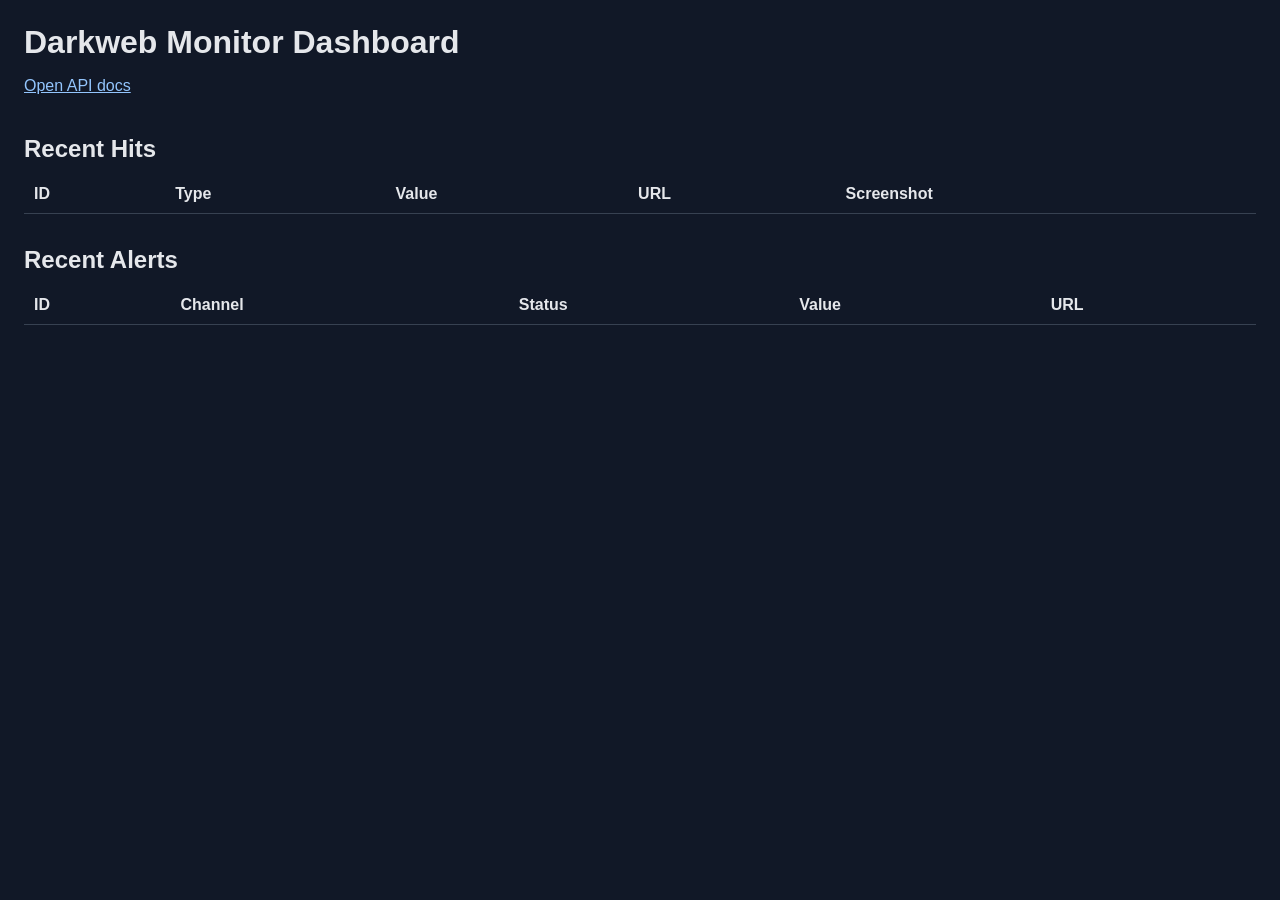
==== ui/index.html @ e5ae93f2 "initial commit" ====
<!doctype html>
<html lang="ko">
<head>
  <meta charset="utf-8" />
  <meta name="viewport" content="width=device-width, initial-scale=1" />
  <title>Darkweb Monitor</title>
  <style>
    body { font-family: Arial, sans-serif; margin: 24px; background: #111827; color: #e5e7eb; }
    h1, h2 { margin: 0 0 12px; }
    .grid { display: grid; grid-template-columns: repeat(5, 1fr); gap: 12px; margin-bottom: 24px; }
    .card { background: #1f2937; border-radius: 12px; padding: 16px; }
    table { width: 100%; border-collapse: collapse; margin-top: 8px; }
    th, td { text-align: left; padding: 10px; border-bottom: 1px solid #374151; vertical-align: top; }
    code { color: #93c5fd; }
    a { color: #93c5fd; }
    .section { margin-bottom: 32px; }
  </style>
</head>
<body>
  <h1>Darkweb Monitor Dashboard</h1>
  <p><a href="/docs">Open API docs</a></p>

  <div class="grid" id="summary"></div>

  <div class="section">
    <h2>Recent Hits</h2>
    <table id="hits"><thead><tr><th>ID</th><th>Type</th><th>Value</th><th>URL</th><th>Screenshot</th></tr></thead><tbody></tbody></table>
  </div>

  <div class="section">
    <h2>Recent Alerts</h2>
    <table id="alerts"><thead><tr><th>ID</th><th>Channel</th><th>Status</th><th>Value</th><th>URL</th></tr></thead><tbody></tbody></table>
  </div>

  <script>
    async function loadJson(url) {
      const res = await fetch(url);
      return await res.json();
    }

    function renderSummary(data) {
      const target = document.getElementById('summary');
      target.innerHTML = '';
      for (const [key, value] of Object.entries(data)) {
        const div = document.createElement('div');
        div.className = 'card';
        div.innerHTML = `<strong>${key}</strong><div style="font-size:28px;margin-top:8px;">${value}</div>`;
        target.appendChild(div);
      }
    }

    function renderTable(id, rows, columns) {
      const tbody = document.querySelector(`#${id} tbody`);
      tbody.innerHTML = '';
      for (const row of rows) {
        const tr = document.createElement('tr');
        tr.innerHTML = columns.map(fn => `<td>${fn(row)}</td>`).join('');
        tbody.appendChild(tr);
      }
    }

    async function refresh() {
      const summary = await loadJson('/api/summary');
      const hits = await loadJson('/api/hits/recent?limit=20');
      const alerts = await loadJson('/api/alerts/recent?limit=20');
      renderSummary(summary);
      renderTable('hits', hits, [
        row => row.id,
        row => row.watch_type,
        row => row.matched_value,
        row => `<a href="${row.url}" target="_blank">${row.url}</a>`,
        row => row.screenshot_path ? `<a href="/${row.screenshot_path.replace(/^\/+/, '')}" target="_blank">open</a>` : ''
      ]);
      renderTable('alerts', alerts, [
        row => row.id,
        row => row.channel,
        row => row.status,
        row => row.matched_value,
        row => `<a href="${row.url}" target="_blank">${row.url}</a>`
      ]);
    }

    refresh();
    setInterval(refresh, 10000);
  </script>
</body>
</html>
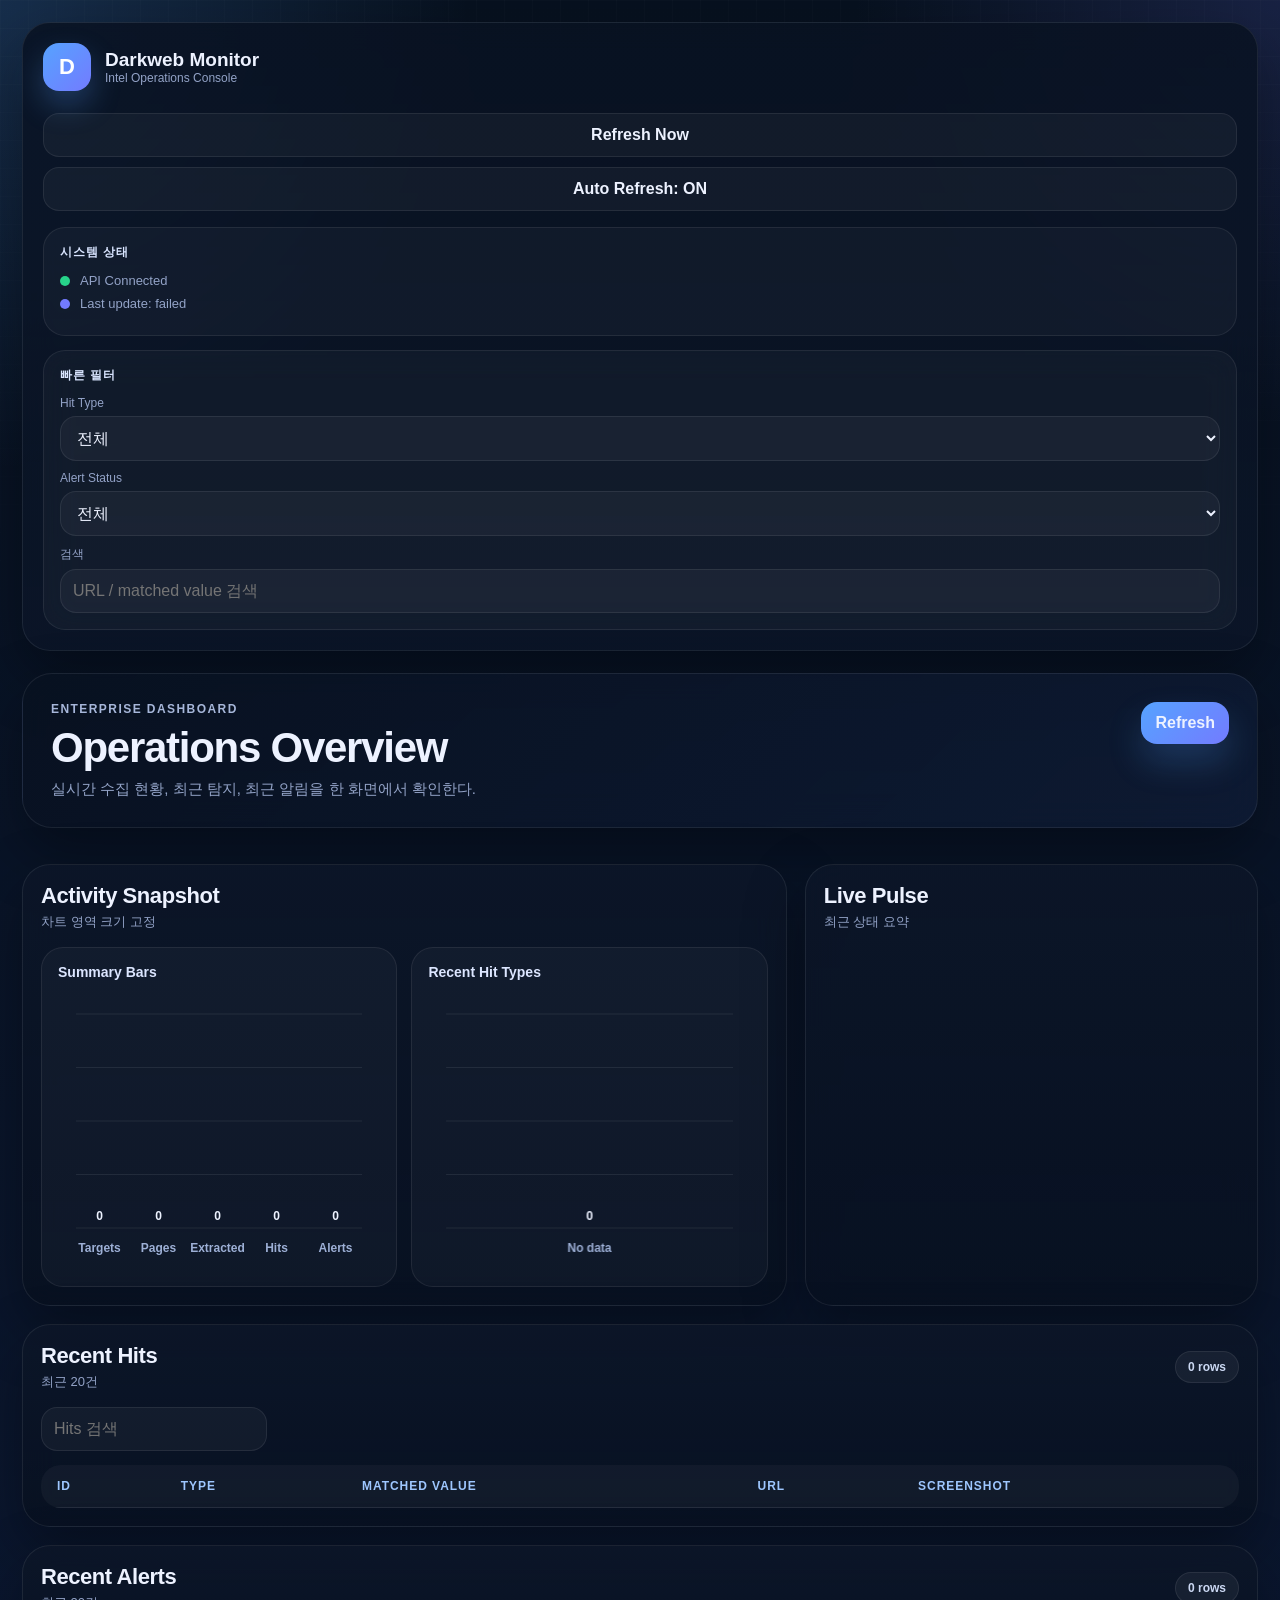
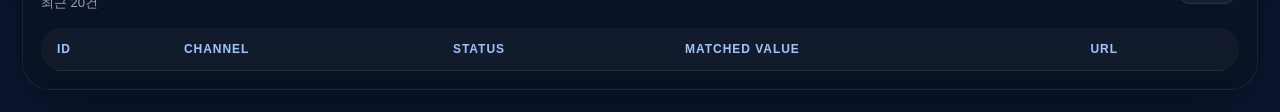
==== commit 6e7e050a: "Update index.html" ====
--- a/ui/index.html
+++ b/ui/index.html
@@ -2,86 +2,597 @@
 <html lang="ko">
 <head>
   <meta charset="utf-8" />
-  <meta name="viewport" content="width=device-width, initial-scale=1" />
+  <meta name="viewport" content="width=device-width,initial-scale=1" />
   <title>Darkweb Monitor</title>
   <style>
-    body { font-family: Arial, sans-serif; margin: 24px; background: #111827; color: #e5e7eb; }
-    h1, h2 { margin: 0 0 12px; }
-    .grid { display: grid; grid-template-columns: repeat(5, 1fr); gap: 12px; margin-bottom: 24px; }
-    .card { background: #1f2937; border-radius: 12px; padding: 16px; }
-    table { width: 100%; border-collapse: collapse; margin-top: 8px; }
-    th, td { text-align: left; padding: 10px; border-bottom: 1px solid #374151; vertical-align: top; }
-    code { color: #93c5fd; }
-    a { color: #93c5fd; }
-    .section { margin-bottom: 32px; }
+    :root{
+      --bg:#07111f; --bg2:#0b1730; --line:rgba(255,255,255,.08); --line2:rgba(255,255,255,.12);
+      --text:#edf2ff; --muted:#93a3c7; --blue:#56a3ff; --indigo:#737bff; --green:#27d38a; --red:#ff6d7a; --amber:#ffbe5c;
+      --shadow:0 24px 60px rgba(0,0,0,.34);
+    }
+    *{box-sizing:border-box}
+    html,body{
+      margin:0;padding:0;min-height:100vh;color:var(--text);
+      font-family:Inter,Pretendard,-apple-system,BlinkMacSystemFont,"Segoe UI",Arial,sans-serif;
+      background:
+        radial-gradient(circle at top left, rgba(86,163,255,.20), transparent 22%),
+        radial-gradient(circle at top right, rgba(115,123,255,.16), transparent 20%),
+        linear-gradient(180deg,var(--bg),var(--bg2));
+    }
+    .bg-grid{position:fixed;inset:0;pointer-events:none;background-image:linear-gradient(rgba(255,255,255,.022) 1px, transparent 1px),linear-gradient(90deg, rgba(255,255,255,.022) 1px, transparent 1px);background-size:28px 28px;mask-image:linear-gradient(180deg, rgba(0,0,0,.65), transparent 95%)}
+    .shell{position:relative;max-width:1680px;margin:0 auto;padding:22px;display:grid;grid-template-columns:280px 1fr;gap:22px}
+    .sidebar,.hero,.panel,.metric,.filter-card{backdrop-filter:blur(16px);-webkit-backdrop-filter:blur(16px)}
+    .sidebar{position:sticky;top:22px;align-self:start;padding:20px;border-radius:28px;border:1px solid var(--line);background:linear-gradient(180deg, rgba(9,18,34,.88), rgba(12,22,40,.74));box-shadow:var(--shadow)}
+    .brand{display:flex;gap:14px;align-items:center;margin-bottom:22px}
+    .brand-mark{width:48px;height:48px;border-radius:16px;display:grid;place-items:center;background:linear-gradient(135deg,var(--blue),var(--indigo));color:white;font-weight:900;font-size:22px;box-shadow:0 14px 30px rgba(86,163,255,.28)}
+    .brand-title{font-size:19px;font-weight:900}.brand-sub{font-size:12px;color:var(--muted)}
+    .nav{display:grid;gap:10px;margin-bottom:16px}
+    .nav-btn,.btn,.control{border:1px solid var(--line);background:rgba(255,255,255,.04);color:var(--text);border-radius:16px;font:inherit}
+    .nav-btn,.btn{padding:12px 14px;font-weight:800;cursor:pointer}
+    .nav-btn:hover,.btn:hover{background:rgba(255,255,255,.08)}
+    .btn.primary{border:none;background:linear-gradient(135deg,var(--blue),var(--indigo));box-shadow:0 18px 34px rgba(86,163,255,.22)}
+    .status-card,.filter-card{margin-top:14px;padding:16px;border-radius:22px;border:1px solid var(--line);background:rgba(255,255,255,.03)}
+    .card-title{font-size:12px;text-transform:uppercase;letter-spacing:.08em;color:#d9e5ff;font-weight:900;margin-bottom:12px}
+    .status-row{display:flex;align-items:center;gap:10px;color:var(--muted);font-size:13px;margin:8px 0}
+    .dot{width:10px;height:10px;border-radius:999px}.dot.ok{background:var(--green)}.dot.purple{background:var(--indigo)}
+    .field-label{display:block;font-size:12px;color:var(--muted);margin:10px 0 6px}
+    .control{width:100%;padding:12px 12px;outline:none}.control:focus{border-color:rgba(86,163,255,.45);box-shadow:0 0 0 4px rgba(86,163,255,.12)}
+    .main{display:grid;gap:18px}
+    .hero{display:flex;justify-content:space-between;align-items:flex-start;gap:18px;padding:28px;border-radius:30px;border:1px solid var(--line);background:linear-gradient(135deg, rgba(8,17,32,.88), rgba(15,28,54,.76));box-shadow:var(--shadow)}
+    .eyebrow{font-size:12px;letter-spacing:.12em;text-transform:uppercase;color:#a7b7da;font-weight:900;margin-bottom:10px}
+    .hero h1{margin:0;font-size:42px;line-height:1.04;letter-spacing:-.03em}.hero p{margin:10px 0 0;color:var(--muted);font-size:15px}
+    .actions{display:flex;gap:10px;flex-wrap:wrap}
+    .metrics{display:grid;grid-template-columns:repeat(5,1fr);gap:16px}
+    .metric{position:relative;overflow:hidden;padding:18px;border-radius:24px;border:1px solid var(--line);background:linear-gradient(180deg, rgba(19,32,57,.88), rgba(10,18,34,.78));box-shadow:var(--shadow)}
+    .metric::after{content:"";position:absolute;inset:0;background:linear-gradient(135deg, rgba(255,255,255,.08), transparent 40%);pointer-events:none}
+    .metric-label{font-size:12px;text-transform:uppercase;letter-spacing:.1em;color:#a3b1d2;font-weight:900}
+    .metric-value{margin-top:12px;font-size:48px;font-weight:900;line-height:1;letter-spacing:-.04em}
+    .metric-foot{margin-top:8px;font-size:13px;color:var(--muted)}
+    .content-grid{display:grid;grid-template-columns:1.35fr .8fr;gap:18px}
+    .panel{padding:18px;border-radius:28px;border:1px solid var(--line);background:linear-gradient(180deg, rgba(12,22,40,.86), rgba(8,16,31,.80));box-shadow:var(--shadow)}
+    .panel-head{display:flex;justify-content:space-between;align-items:center;gap:10px;margin-bottom:16px}
+    .panel-title{font-size:22px;font-weight:900;letter-spacing:-.02em}.panel-sub{font-size:13px;color:var(--muted);margin-top:4px}
+    .charts{display:grid;grid-template-columns:1fr 1fr;gap:14px}
+    .chart-card{border:1px solid var(--line);background:rgba(255,255,255,.03);border-radius:22px;padding:16px}
+    .chart-title{font-size:14px;font-weight:800;margin-bottom:10px;color:#dce6ff}
+    .chart-box{height:280px; max-height:280px; min-height:280px; position:relative; overflow:hidden}
+    canvas{display:block; width:100% !important; height:280px !important; max-height:280px !important}
+    .pulse-list{display:grid;gap:12px}
+    .pulse{border:1px solid var(--line);background:rgba(255,255,255,.035);border-radius:18px;padding:14px}
+    .pulse-kicker{font-size:11px;text-transform:uppercase;letter-spacing:.08em;color:#a7b7da;font-weight:900}
+    .pulse-value{font-size:24px;font-weight:900;margin:8px 0 6px}.pulse-desc{font-size:13px;color:var(--muted)}
+    .toolbar{display:flex;justify-content:space-between;align-items:center;gap:10px;flex-wrap:wrap;margin-bottom:14px}
+    .toolbar .control{width:auto;min-width:160px}
+    .pill{display:inline-flex;align-items:center;gap:8px;padding:8px 12px;border-radius:999px;background:rgba(255,255,255,.05);border:1px solid var(--line);color:#cbd8f3;font-size:12px;font-weight:800}
+    .table-wrap{overflow:auto;border-radius:20px}
+    table{width:100%;border-collapse:collapse;min-width:980px}
+    thead th{text-align:left;padding:14px 16px;font-size:12px;font-weight:900;text-transform:uppercase;letter-spacing:.08em;color:#9ec7ff;background:rgba(255,255,255,.035);border-bottom:1px solid var(--line2)}
+    tbody td{padding:15px 16px;border-bottom:1px solid rgba(255,255,255,.06);vertical-align:top;color:#eaf1ff;font-size:14px;word-break:break-word}
+    tbody tr:hover{background:rgba(255,255,255,.03)}
+    .badge{display:inline-flex;align-items:center;gap:6px;padding:7px 11px;border-radius:999px;font-size:12px;font-weight:900;border:1px solid transparent}
+    .badge.type{background:rgba(39,211,138,.14);color:#8ef0c1;border-color:rgba(39,211,138,.28)}
+    .badge.ok{background:rgba(39,211,138,.14);color:#8ef0c1;border-color:rgba(39,211,138,.28)}
+    .badge.fail{background:rgba(255,109,122,.14);color:#ffb0b8;border-color:rgba(255,109,122,.28)}
+    .badge.other{background:rgba(255,190,92,.14);color:#ffd595;border-color:rgba(255,190,92,.28)}
+    .link{color:#9ec7ff;text-decoration:none}.link:hover{text-decoration:underline}.muted{color:var(--muted)}
+    .hidden{display:none!important}
+    .empty{padding:34px;text-align:center;color:var(--muted);font-size:14px;border:1px dashed var(--line2);border-radius:18px;background:rgba(255,255,255,.025);margin-top:12px}
+    @media (max-width:1320px){.shell{grid-template-columns:1fr}.sidebar{position:relative;top:0}}
+    @media (max-width:1100px){.metrics{grid-template-columns:repeat(2,1fr)}.content-grid,.charts{grid-template-columns:1fr}}
+    @media (max-width:700px){.hero{padding:22px;flex-direction:column}.hero h1{font-size:32px}.metrics{grid-template-columns:1fr}.toolbar .control{width:100%}}
   </style>
 </head>
 <body>
-  <h1>Darkweb Monitor Dashboard</h1>
-  <p><a href="/docs">Open API docs</a></p>
-
-  <div class="grid" id="summary"></div>
-
-  <div class="section">
-    <h2>Recent Hits</h2>
-    <table id="hits"><thead><tr><th>ID</th><th>Type</th><th>Value</th><th>URL</th><th>Screenshot</th></tr></thead><tbody></tbody></table>
+  <div class="bg-grid"></div>
+  <div class="shell">
+    <aside class="sidebar">
+      <div class="brand">
+        <div class="brand-mark">D</div>
+        <div>
+          <div class="brand-title">Darkweb Monitor</div>
+          <div class="brand-sub">Intel Operations Console</div>
+        </div>
+      </div>
+
+      <div class="nav">
+        <button class="nav-btn" id="refreshBtn">Refresh Now</button>
+        <button class="nav-btn" id="autoBtn">Auto Refresh: ON</button>
+      </div>
+
+      <div class="status-card">
+        <div class="card-title">시스템 상태</div>
+        <div class="status-row"><span class="dot ok"></span><span>API Connected</span></div>
+        <div class="status-row"><span class="dot purple"></span><span id="updatedAt">Last update: -</span></div>
+      </div>
+
+      <div class="filter-card">
+        <div class="card-title">빠른 필터</div>
+        <label class="field-label" for="hitTypeFilter">Hit Type</label>
+        <select id="hitTypeFilter" class="control"><option value="">전체</option></select>
+
+        <label class="field-label" for="alertStatusFilter">Alert Status</label>
+        <select id="alertStatusFilter" class="control"><option value="">전체</option></select>
+
+        <label class="field-label" for="searchBox">검색</label>
+        <input id="searchBox" class="control" type="text" placeholder="URL / matched value 검색" />
+      </div>
+    </aside>
+
+    <main class="main">
+      <section class="hero">
+        <div>
+          <div class="eyebrow">Enterprise Dashboard</div>
+          <h1>Operations Overview</h1>
+          <p>실시간 수집 현황, 최근 탐지, 최근 알림을 한 화면에서 확인한다.</p>
+        </div>
+        <div class="actions">
+          <button class="btn primary" id="heroRefreshBtn">Refresh</button>
+        </div>
+      </section>
+
+      <section class="metrics" id="summaryGrid"></section>
+
+      <section class="content-grid">
+        <section class="panel">
+          <div class="panel-head">
+            <div>
+              <div class="panel-title">Activity Snapshot</div>
+              <div class="panel-sub">차트 영역 크기 고정</div>
+            </div>
+          </div>
+          <div class="charts">
+            <div class="chart-card">
+              <div class="chart-title">Summary Bars</div>
+              <div class="chart-box">
+                <canvas id="summaryChart" width="520" height="280"></canvas>
+              </div>
+            </div>
+            <div class="chart-card">
+              <div class="chart-title">Recent Hit Types</div>
+              <div class="chart-box">
+                <canvas id="hitTypeChart" width="520" height="280"></canvas>
+              </div>
+            </div>
+          </div>
+        </section>
+
+        <section class="panel">
+          <div class="panel-head">
+            <div>
+              <div class="panel-title">Live Pulse</div>
+              <div class="panel-sub">최근 상태 요약</div>
+            </div>
+          </div>
+          <div class="pulse-list" id="pulseList"></div>
+        </section>
+      </section>
+
+      <section class="panel">
+        <div class="panel-head">
+          <div>
+            <div class="panel-title">Recent Hits</div>
+            <div class="panel-sub">최근 20건</div>
+          </div>
+          <span class="pill" id="hitCountPill">0 rows</span>
+        </div>
+        <div class="toolbar">
+          <input id="hitsSearchInline" class="control" type="text" placeholder="Hits 검색" />
+        </div>
+        <div class="table-wrap">
+          <table>
+            <thead>
+              <tr>
+                <th>ID</th>
+                <th>Type</th>
+                <th>Matched Value</th>
+                <th>URL</th>
+                <th>Screenshot</th>
+              </tr>
+            </thead>
+            <tbody id="hitsBody"></tbody>
+          </table>
+          <div class="empty hidden" id="hitsEmpty">표시할 히트가 없다.</div>
+        </div>
+      </section>
+
+      <section class="panel">
+        <div class="panel-head">
+          <div>
+            <div class="panel-title">Recent Alerts</div>
+            <div class="panel-sub">최근 20건</div>
+          </div>
+          <span class="pill" id="alertCountPill">0 rows</span>
+        </div>
+        <div class="table-wrap">
+          <table>
+            <thead>
+              <tr>
+                <th>ID</th>
+                <th>Channel</th>
+                <th>Status</th>
+                <th>Matched Value</th>
+                <th>URL</th>
+              </tr>
+            </thead>
+            <tbody id="alertsBody"></tbody>
+          </table>
+          <div class="empty hidden" id="alertsEmpty">표시할 알림이 없다.</div>
+        </div>
+      </section>
+    </main>
   </div>
 
-  <div class="section">
-    <h2>Recent Alerts</h2>
-    <table id="alerts"><thead><tr><th>ID</th><th>Channel</th><th>Status</th><th>Value</th><th>URL</th></tr></thead><tbody></tbody></table>
-  </div>
-
   <script>
-    async function loadJson(url) {
-      const res = await fetch(url);
-      return await res.json();
-    }
-
-    function renderSummary(data) {
-      const target = document.getElementById('summary');
-      target.innerHTML = '';
-      for (const [key, value] of Object.entries(data)) {
-        const div = document.createElement('div');
-        div.className = 'card';
-        div.innerHTML = `<strong>${key}</strong><div style="font-size:28px;margin-top:8px;">${value}</div>`;
-        target.appendChild(div);
+    const API = {
+      summary: "/api/summary",
+      hits: "/api/hits/recent?limit=20",
+      alerts: "/api/alerts/recent?limit=20"
+    };
+
+    const state = {
+      summary: {},
+      hits: [],
+      alerts: [],
+      auto: true,
+      timer: null
+    };
+
+    const $ = (s) => document.querySelector(s);
+
+    function escapeHtml(v) {
+      return String(v ?? "")
+        .replace(/&/g, "&amp;")
+        .replace(/</g, "&lt;")
+        .replace(/>/g, "&gt;")
+        .replace(/"/g, "&quot;")
+        .replace(/'/g, "&#039;");
+    }
+
+    async function getJson(url) {
+      const r = await fetch(url, { cache: "no-store" });
+      if (!r.ok) throw new Error(url + " -> HTTP " + r.status);
+      return await r.json();
+    }
+
+    function nowStr() {
+      return new Date().toLocaleString("ko-KR");
+    }
+
+    function normalizeScreenshot(path) {
+      if (!path) return "";
+      if (/^https?:\/\//i.test(path)) return path;
+      return "/" + String(path).replace(/^\/+/, "").replace(/^\.\/+/, "").replace(/^app\//, "");
+    }
+
+    function pickStatusClass(status) {
+      const s = String(status ?? "").toLowerCase();
+      if (s.includes("sent") || s.includes("success") || s === "ok") return "ok";
+      if (s.includes("fail") || s.includes("error")) return "fail";
+      return "other";
+    }
+
+    function countBy(items, key) {
+      return items.reduce((a, it) => {
+        const k = String(it?.[key] ?? "unknown").trim() || "unknown";
+        a[k] = (a[k] || 0) + 1;
+        return a;
+      }, {});
+    }
+
+    function topKey(obj) {
+      const e = Object.entries(obj);
+      if (!e.length) return "-";
+      e.sort((a, b) => b[1] - a[1]);
+      return e[0][0];
+    }
+
+    function uniqueValues(list, key) {
+      return [...new Set(list.map(x => String(x?.[key] ?? "").trim()).filter(Boolean))].sort();
+    }
+
+    function renderSummary() {
+      const items = [
+        { key: "targets", label: "Targets", foot: "활성 감시 대상" },
+        { key: "pages", label: "Pages", foot: "수집된 페이지" },
+        { key: "extracted", label: "Extracted", foot: "추출된 항목" },
+        { key: "hits", label: "Hits", foot: "탐지 이벤트" },
+        { key: "alerts", label: "Alerts", foot: "전송 알림" }
+      ];
+
+      $("#summaryGrid").innerHTML = items.map(it => `
+        <article class="metric">
+          <div class="metric-label">${it.label}</div>
+          <div class="metric-value">${escapeHtml(state.summary[it.key] ?? 0)}</div>
+          <div class="metric-foot">${it.foot}</div>
+        </article>
+      `).join("");
+    }
+
+    function renderPulse() {
+      const hitCounts = countBy(state.hits, "watch_type");
+      const alertCounts = countBy(state.alerts, "status");
+      const topHit = topKey(hitCounts);
+      const topAlert = topKey(alertCounts);
+
+      $("#pulseList").innerHTML = `
+        <div class="pulse">
+          <div class="pulse-kicker">Collection</div>
+          <div class="pulse-value">${escapeHtml(state.summary.pages ?? 0)}</div>
+          <div class="pulse-desc">현재까지 저장된 전체 페이지 수</div>
+        </div>
+        <div class="pulse">
+          <div class="pulse-kicker">Top Hit Type</div>
+          <div class="pulse-value">${escapeHtml(topHit)}${topHit !== "-" ? " · " + hitCounts[topHit] + "건" : ""}</div>
+          <div class="pulse-desc">최근 히트 데이터 기준 최다 타입</div>
+        </div>
+        <div class="pulse">
+          <div class="pulse-kicker">Alert Status</div>
+          <div class="pulse-value">${escapeHtml(topAlert)}${topAlert !== "-" ? " · " + alertCounts[topAlert] + "건" : ""}</div>
+          <div class="pulse-desc">최근 알림 데이터 기준 상태 분포</div>
+        </div>
+      `;
+    }
+
+    function roundRect(ctx, x, y, w, h, r) {
+      const rr = Math.min(r, w / 2, h / 2);
+      ctx.beginPath();
+      ctx.moveTo(x + rr, y);
+      ctx.arcTo(x + w, y, x + w, y + h, rr);
+      ctx.arcTo(x + w, y + h, x, y + h, rr);
+      ctx.arcTo(x, y + h, x, y, rr);
+      ctx.arcTo(x, y, x + w, y, rr);
+      ctx.closePath();
+    }
+
+    function wrapCenterText(ctx, text, cx, y, maxW, lineH) {
+      const words = String(text).split(/\s+/);
+      let line = "";
+      const lines = [];
+      for (const word of words) {
+        const test = line ? line + " " + word : word;
+        if (ctx.measureText(test).width > maxW && line) {
+          lines.push(line);
+          line = word;
+        } else {
+          line = test;
+        }
       }
-    }
-
-    function renderTable(id, rows, columns) {
-      const tbody = document.querySelector(`#${id} tbody`);
-      tbody.innerHTML = '';
-      for (const row of rows) {
-        const tr = document.createElement('tr');
-        tr.innerHTML = columns.map(fn => `<td>${fn(row)}</td>`).join('');
-        tbody.appendChild(tr);
+      if (line) lines.push(line);
+      const off = ((lines.length - 1) * lineH) / 2;
+      lines.slice(0, 2).forEach((ln, i) => ctx.fillText(ln, cx, y - off + i * lineH));
+    }
+
+    function drawBars(canvasId, labels, values, colors) {
+      const canvas = document.getElementById(canvasId);
+      if (!canvas) return;
+      const ctx = canvas.getContext("2d");
+
+      const cssWidth = canvas.parentElement.clientWidth || 520;
+      const cssHeight = 280;
+      const ratio = window.devicePixelRatio || 1;
+
+      canvas.style.width = cssWidth + "px";
+      canvas.style.height = cssHeight + "px";
+
+      canvas.width = Math.floor(cssWidth * ratio);
+      canvas.height = Math.floor(cssHeight * ratio);
+
+      ctx.setTransform(1, 0, 0, 1, 0, 0);
+      ctx.clearRect(0, 0, canvas.width, canvas.height);
+      ctx.setTransform(ratio, 0, 0, ratio, 0, 0);
+
+      const width = cssWidth;
+      const height = cssHeight;
+
+      const pad = { top: 24, right: 18, bottom: 42, left: 18 };
+      const chartW = width - pad.left - pad.right;
+      const chartH = height - pad.top - pad.bottom;
+      const max = Math.max(...values, 1);
+
+      ctx.strokeStyle = "rgba(255,255,255,.08)";
+      ctx.lineWidth = 1;
+      for (let i = 0; i <= 4; i++) {
+        const y = pad.top + (chartH / 4) * i;
+        ctx.beginPath();
+        ctx.moveTo(pad.left, y);
+        ctx.lineTo(width - pad.right, y);
+        ctx.stroke();
       }
+
+      const count = Math.max(labels.length, 1);
+      const gap = Math.max(12, Math.floor(chartW * 0.04));
+      const barW = Math.max(18, Math.floor((chartW - gap * (count - 1)) / count));
+
+      labels.forEach((label, i) => {
+        const x = pad.left + i * (barW + gap);
+        const barH = (values[i] / max) * (chartH - 14);
+        const y = pad.top + chartH - barH;
+        const pair = colors[i % colors.length];
+
+        const grad = ctx.createLinearGradient(0, y, 0, y + barH);
+        grad.addColorStop(0, pair[0]);
+        grad.addColorStop(1, pair[1]);
+
+        roundRect(ctx, x, y, barW, barH, 14);
+        ctx.fillStyle = grad;
+        ctx.fill();
+
+        ctx.fillStyle = "#edf2ff";
+        ctx.font = "700 12px Inter, sans-serif";
+        ctx.textAlign = "center";
+        ctx.fillText(String(values[i]), x + barW / 2, Math.max(14, y - 8));
+
+        ctx.fillStyle = "#9db0d6";
+        ctx.font = "600 12px Inter, sans-serif";
+        wrapCenterText(ctx, label, x + barW / 2, height - 18, barW + 14, 12);
+      });
+    }
+
+    function renderCharts() {
+      drawBars(
+        "summaryChart",
+        ["Targets", "Pages", "Extracted", "Hits", "Alerts"],
+        [
+          Number(state.summary.targets || 0),
+          Number(state.summary.pages || 0),
+          Number(state.summary.extracted || 0),
+          Number(state.summary.hits || 0),
+          Number(state.summary.alerts || 0)
+        ],
+        [
+          ["#5ad1ff", "#5679ff"],
+          ["#6ae7ff", "#5679ff"],
+          ["#56a3ff", "#7b6dff"],
+          ["#5bf0bf", "#2fd187"],
+          ["#ffbe5c", "#ff8a5b"]
+        ]
+      );
+
+      const counts = countBy(state.hits, "watch_type");
+      const labels = Object.keys(counts).length ? Object.keys(counts) : ["No data"];
+      const values = Object.values(counts).length ? Object.values(counts) : [0];
+
+      drawBars(
+        "hitTypeChart",
+        labels,
+        values,
+        [
+          ["#5ad1ff", "#5679ff"],
+          ["#5bf0bf", "#2fd187"],
+          ["#ffbe5c", "#ff8a5b"],
+          ["#9d8bff", "#5f6bff"],
+          ["#71e5ff", "#3fb4ff"]
+        ]
+      );
+    }
+
+    function populateFilters() {
+      const hitTypes = uniqueValues(state.hits, "watch_type");
+      const statuses = uniqueValues(state.alerts, "status");
+      const hitSel = $("#hitTypeFilter");
+      const statusSel = $("#alertStatusFilter");
+      const currHit = hitSel.value;
+      const currStatus = statusSel.value;
+
+      hitSel.innerHTML = '<option value="">전체</option>' + hitTypes.map(v => `<option value="${escapeHtml(v)}">${escapeHtml(v)}</option>`).join("");
+      statusSel.innerHTML = '<option value="">전체</option>' + statuses.map(v => `<option value="${escapeHtml(v)}">${escapeHtml(v)}</option>`).join("");
+
+      hitSel.value = hitTypes.includes(currHit) ? currHit : "";
+      statusSel.value = statuses.includes(currStatus) ? currStatus : "";
+    }
+
+    function filteredHits() {
+      const q = ($("#searchBox").value + " " + $("#hitsSearchInline").value).trim().toLowerCase();
+      const type = $("#hitTypeFilter").value.trim().toLowerCase();
+
+      return state.hits.filter(row => {
+        const typeOk = !type || String(row.watch_type || "").toLowerCase() === type;
+        const joined = [row.url, row.matched_value, row.watch_type].map(x => String(x || "").toLowerCase()).join(" ");
+        const queryOk = !q || joined.includes(q);
+        return typeOk && queryOk;
+      });
+    }
+
+    function filteredAlerts() {
+      const q = $("#searchBox").value.trim().toLowerCase();
+      const status = $("#alertStatusFilter").value.trim().toLowerCase();
+
+      return state.alerts.filter(row => {
+        const statusOk = !status || String(row.status || "").toLowerCase() === status;
+        const joined = [row.url, row.matched_value, row.channel, row.status].map(x => String(x || "").toLowerCase()).join(" ");
+        const queryOk = !q || joined.includes(q);
+        return statusOk && queryOk;
+      });
+    }
+
+    function renderHits() {
+      const rows = filteredHits();
+      $("#hitCountPill").textContent = rows.length + " rows";
+      $("#hitsBody").innerHTML = rows.map(row => {
+        const ss = normalizeScreenshot(row.screenshot_path);
+        return `
+          <tr>
+            <td>${escapeHtml(row.id)}</td>
+            <td><span class="badge type">${escapeHtml(row.watch_type || "-")}</span></td>
+            <td>${escapeHtml(row.matched_value || "-")}</td>
+            <td>${row.url ? `<a class="link" href="${escapeHtml(row.url)}" target="_blank">${escapeHtml(row.url)}</a>` : `<span class="muted">-</span>`}</td>
+            <td>${ss ? `<a class="link" href="${escapeHtml(ss)}" target="_blank">open</a>` : `<span class="muted">-</span>`}</td>
+          </tr>
+        `;
+      }).join("");
+      $("#hitsEmpty").classList.toggle("hidden", rows.length !== 0);
+    }
+
+    function renderAlerts() {
+      const rows = filteredAlerts();
+      $("#alertCountPill").textContent = rows.length + " rows";
+      $("#alertsBody").innerHTML = rows.map(row => `
+        <tr>
+          <td>${escapeHtml(row.id)}</td>
+          <td>${escapeHtml(row.channel || "-")}</td>
+          <td><span class="badge ${pickStatusClass(row.status)}">${escapeHtml(row.status || "-")}</span></td>
+          <td>${escapeHtml(row.matched_value || "-")}</td>
+          <td>${row.url ? `<a class="link" href="${escapeHtml(row.url)}" target="_blank">${escapeHtml(row.url)}</a>` : `<span class="muted">-</span>`}</td>
+        </tr>
+      `).join("");
+      $("#alertsEmpty").classList.toggle("hidden", rows.length !== 0);
     }
 
     async function refresh() {
-      const summary = await loadJson('/api/summary');
-      const hits = await loadJson('/api/hits/recent?limit=20');
-      const alerts = await loadJson('/api/alerts/recent?limit=20');
-      renderSummary(summary);
-      renderTable('hits', hits, [
-        row => row.id,
-        row => row.watch_type,
-        row => row.matched_value,
-        row => `<a href="${row.url}" target="_blank">${row.url}</a>`,
-        row => row.screenshot_path ? `<a href="/${row.screenshot_path.replace(/^\/+/, '')}" target="_blank">open</a>` : ''
-      ]);
-      renderTable('alerts', alerts, [
-        row => row.id,
-        row => row.channel,
-        row => row.status,
-        row => row.matched_value,
-        row => `<a href="${row.url}" target="_blank">${row.url}</a>`
-      ]);
-    }
+      try {
+        const [summary, hits, alerts] = await Promise.all([
+          getJson(API.summary),
+          getJson(API.hits),
+          getJson(API.alerts)
+        ]);
+
+        state.summary = summary || {};
+        state.hits = Array.isArray(hits) ? hits : (hits.items || []);
+        state.alerts = Array.isArray(alerts) ? alerts : (alerts.items || []);
+
+        renderSummary();
+        populateFilters();
+        renderPulse();
+        renderHits();
+        renderAlerts();
+        renderCharts();
+
+        $("#updatedAt").textContent = "Last update: " + nowStr();
+      } catch (e) {
+        console.error(e);
+        $("#updatedAt").textContent = "Last update: failed";
+      }
+    }
+
+    function startAuto() {
+      stopAuto();
+      state.timer = setInterval(refresh, 10000);
+      state.auto = true;
+      $("#autoBtn").textContent = "Auto Refresh: ON";
+    }
+
+    function stopAuto() {
+      if (state.timer) clearInterval(state.timer);
+      state.timer = null;
+      state.auto = false;
+      $("#autoBtn").textContent = "Auto Refresh: OFF";
+    }
+
+    function toggleAuto() {
+      state.auto ? stopAuto() : startAuto();
+    }
+
+    $("#refreshBtn").addEventListener("click", refresh);
+    $("#heroRefreshBtn").addEventListener("click", refresh);
+    $("#autoBtn").addEventListener("click", toggleAuto);
+    $("#hitTypeFilter").addEventListener("change", renderHits);
+    $("#alertStatusFilter").addEventListener("change", renderAlerts);
+    $("#searchBox").addEventListener("input", () => { renderHits(); renderAlerts(); });
+    $("#hitsSearchInline").addEventListener("input", renderHits);
+    window.addEventListener("resize", renderCharts);
 
     refresh();
-    setInterval(refresh, 10000);
+    startAuto();
   </script>
 </body>
 </html>
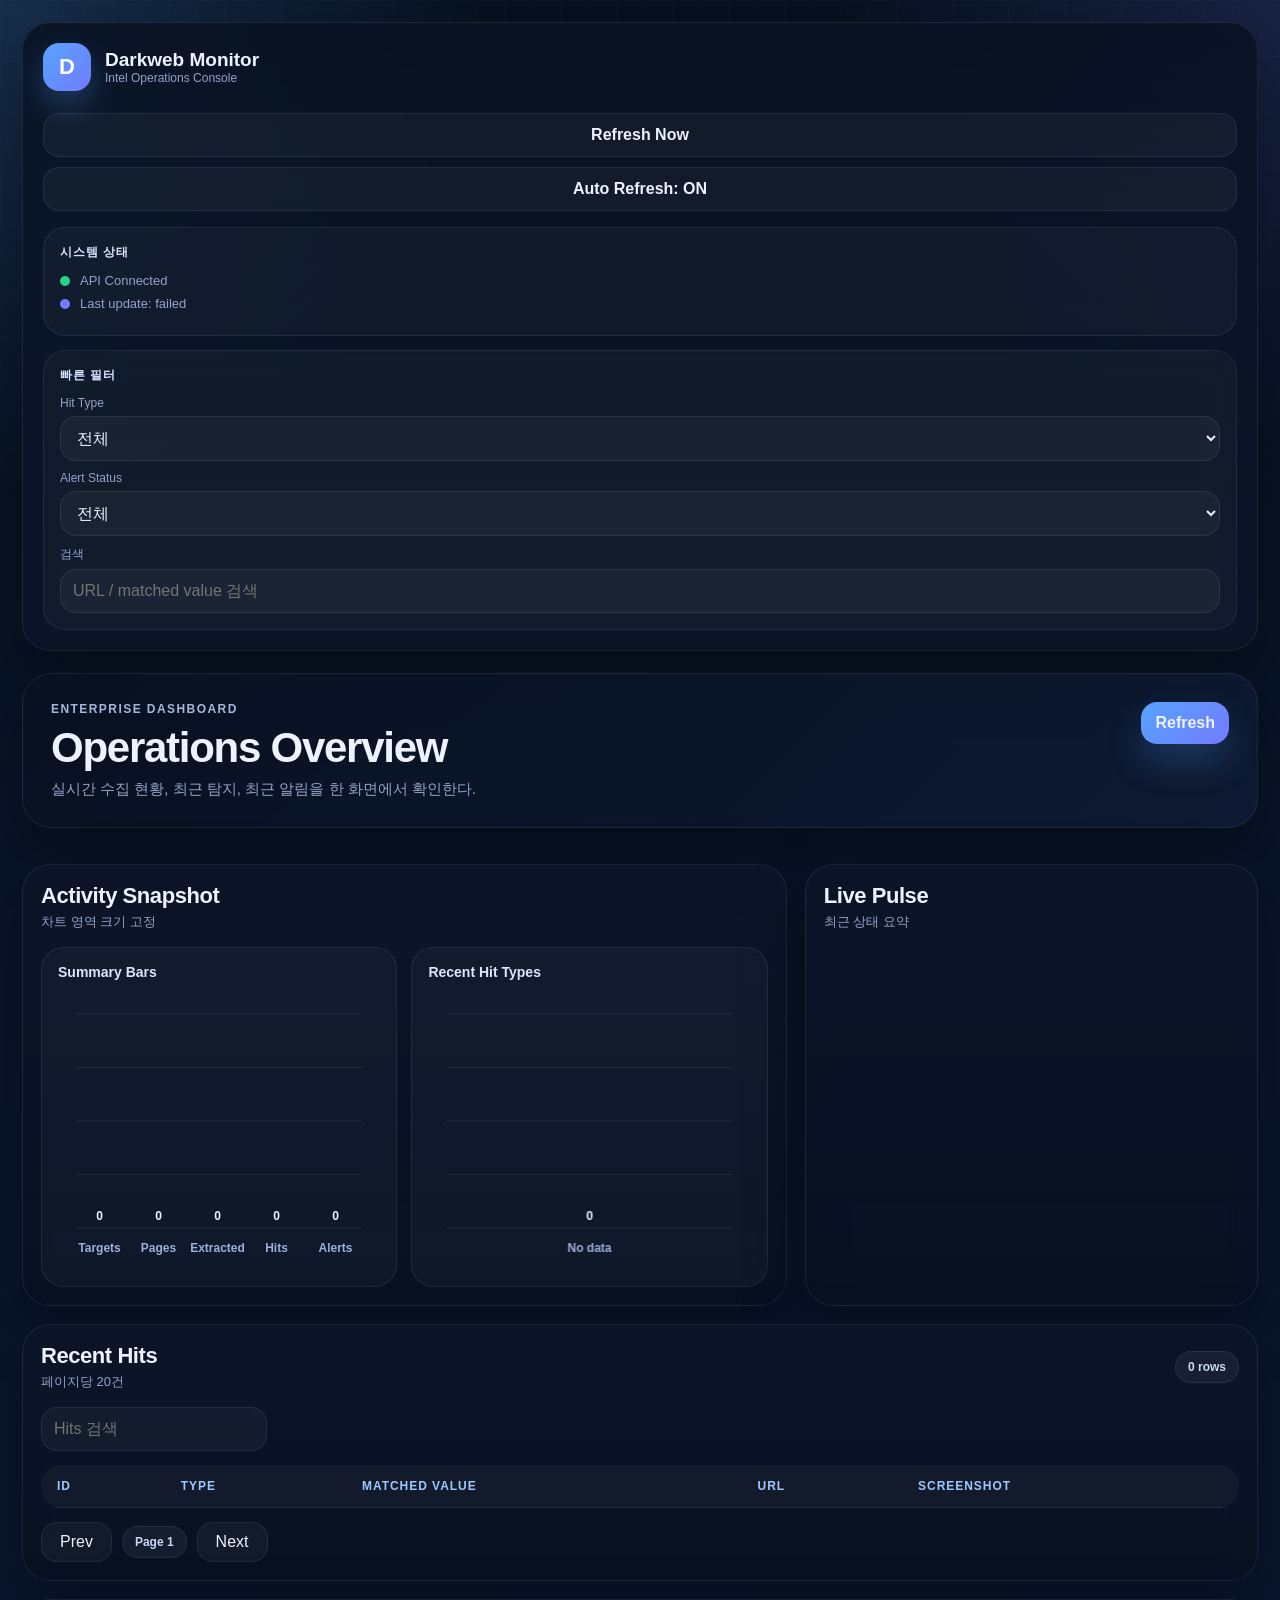
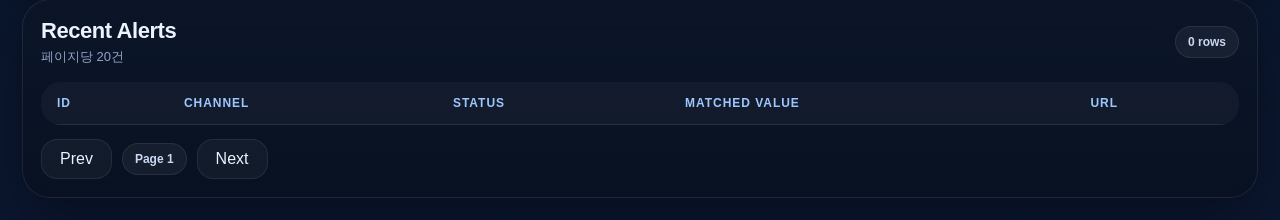
==== commit d790bc29: "Merge pull request #4 from Cy4Crew/feature/pagination feat: 최근 히트 및 알림 목록 페이지네이션 기능 구현" ====
--- a/ui/index.html
+++ b/ui/index.html
@@ -1,87 +1,583 @@
 <!doctype html>
 <html lang="ko">
+
 <head>
   <meta charset="utf-8" />
   <meta name="viewport" content="width=device-width,initial-scale=1" />
   <title>Darkweb Monitor</title>
   <style>
-    :root{
-      --bg:#07111f; --bg2:#0b1730; --line:rgba(255,255,255,.08); --line2:rgba(255,255,255,.12);
-      --text:#edf2ff; --muted:#93a3c7; --blue:#56a3ff; --indigo:#737bff; --green:#27d38a; --red:#ff6d7a; --amber:#ffbe5c;
-      --shadow:0 24px 60px rgba(0,0,0,.34);
-    }
-    *{box-sizing:border-box}
-    html,body{
-      margin:0;padding:0;min-height:100vh;color:var(--text);
-      font-family:Inter,Pretendard,-apple-system,BlinkMacSystemFont,"Segoe UI",Arial,sans-serif;
+    :root {
+      --bg: #07111f;
+      --bg2: #0b1730;
+      --line: rgba(255, 255, 255, .08);
+      --line2: rgba(255, 255, 255, .12);
+      --text: #edf2ff;
+      --muted: #93a3c7;
+      --blue: #56a3ff;
+      --indigo: #737bff;
+      --green: #27d38a;
+      --red: #ff6d7a;
+      --amber: #ffbe5c;
+      --shadow: 0 24px 60px rgba(0, 0, 0, .34);
+    }
+
+    * {
+      box-sizing: border-box
+    }
+
+    html,
+    body {
+      margin: 0;
+      padding: 0;
+      min-height: 100vh;
+      color: var(--text);
+      font-family: Inter, Pretendard, -apple-system, BlinkMacSystemFont, "Segoe UI", Arial, sans-serif;
       background:
-        radial-gradient(circle at top left, rgba(86,163,255,.20), transparent 22%),
-        radial-gradient(circle at top right, rgba(115,123,255,.16), transparent 20%),
-        linear-gradient(180deg,var(--bg),var(--bg2));
-    }
-    .bg-grid{position:fixed;inset:0;pointer-events:none;background-image:linear-gradient(rgba(255,255,255,.022) 1px, transparent 1px),linear-gradient(90deg, rgba(255,255,255,.022) 1px, transparent 1px);background-size:28px 28px;mask-image:linear-gradient(180deg, rgba(0,0,0,.65), transparent 95%)}
-    .shell{position:relative;max-width:1680px;margin:0 auto;padding:22px;display:grid;grid-template-columns:280px 1fr;gap:22px}
-    .sidebar,.hero,.panel,.metric,.filter-card{backdrop-filter:blur(16px);-webkit-backdrop-filter:blur(16px)}
-    .sidebar{position:sticky;top:22px;align-self:start;padding:20px;border-radius:28px;border:1px solid var(--line);background:linear-gradient(180deg, rgba(9,18,34,.88), rgba(12,22,40,.74));box-shadow:var(--shadow)}
-    .brand{display:flex;gap:14px;align-items:center;margin-bottom:22px}
-    .brand-mark{width:48px;height:48px;border-radius:16px;display:grid;place-items:center;background:linear-gradient(135deg,var(--blue),var(--indigo));color:white;font-weight:900;font-size:22px;box-shadow:0 14px 30px rgba(86,163,255,.28)}
-    .brand-title{font-size:19px;font-weight:900}.brand-sub{font-size:12px;color:var(--muted)}
-    .nav{display:grid;gap:10px;margin-bottom:16px}
-    .nav-btn,.btn,.control{border:1px solid var(--line);background:rgba(255,255,255,.04);color:var(--text);border-radius:16px;font:inherit}
-    .nav-btn,.btn{padding:12px 14px;font-weight:800;cursor:pointer}
-    .nav-btn:hover,.btn:hover{background:rgba(255,255,255,.08)}
-    .btn.primary{border:none;background:linear-gradient(135deg,var(--blue),var(--indigo));box-shadow:0 18px 34px rgba(86,163,255,.22)}
-    .status-card,.filter-card{margin-top:14px;padding:16px;border-radius:22px;border:1px solid var(--line);background:rgba(255,255,255,.03)}
-    .card-title{font-size:12px;text-transform:uppercase;letter-spacing:.08em;color:#d9e5ff;font-weight:900;margin-bottom:12px}
-    .status-row{display:flex;align-items:center;gap:10px;color:var(--muted);font-size:13px;margin:8px 0}
-    .dot{width:10px;height:10px;border-radius:999px}.dot.ok{background:var(--green)}.dot.purple{background:var(--indigo)}
-    .field-label{display:block;font-size:12px;color:var(--muted);margin:10px 0 6px}
-    .control{width:100%;padding:12px 12px;outline:none}.control:focus{border-color:rgba(86,163,255,.45);box-shadow:0 0 0 4px rgba(86,163,255,.12)}
-    .main{display:grid;gap:18px}
-    .hero{display:flex;justify-content:space-between;align-items:flex-start;gap:18px;padding:28px;border-radius:30px;border:1px solid var(--line);background:linear-gradient(135deg, rgba(8,17,32,.88), rgba(15,28,54,.76));box-shadow:var(--shadow)}
-    .eyebrow{font-size:12px;letter-spacing:.12em;text-transform:uppercase;color:#a7b7da;font-weight:900;margin-bottom:10px}
-    .hero h1{margin:0;font-size:42px;line-height:1.04;letter-spacing:-.03em}.hero p{margin:10px 0 0;color:var(--muted);font-size:15px}
-    .actions{display:flex;gap:10px;flex-wrap:wrap}
-    .metrics{display:grid;grid-template-columns:repeat(5,1fr);gap:16px}
-    .metric{position:relative;overflow:hidden;padding:18px;border-radius:24px;border:1px solid var(--line);background:linear-gradient(180deg, rgba(19,32,57,.88), rgba(10,18,34,.78));box-shadow:var(--shadow)}
-    .metric::after{content:"";position:absolute;inset:0;background:linear-gradient(135deg, rgba(255,255,255,.08), transparent 40%);pointer-events:none}
-    .metric-label{font-size:12px;text-transform:uppercase;letter-spacing:.1em;color:#a3b1d2;font-weight:900}
-    .metric-value{margin-top:12px;font-size:48px;font-weight:900;line-height:1;letter-spacing:-.04em}
-    .metric-foot{margin-top:8px;font-size:13px;color:var(--muted)}
-    .content-grid{display:grid;grid-template-columns:1.35fr .8fr;gap:18px}
-    .panel{padding:18px;border-radius:28px;border:1px solid var(--line);background:linear-gradient(180deg, rgba(12,22,40,.86), rgba(8,16,31,.80));box-shadow:var(--shadow)}
-    .panel-head{display:flex;justify-content:space-between;align-items:center;gap:10px;margin-bottom:16px}
-    .panel-title{font-size:22px;font-weight:900;letter-spacing:-.02em}.panel-sub{font-size:13px;color:var(--muted);margin-top:4px}
-    .charts{display:grid;grid-template-columns:1fr 1fr;gap:14px}
-    .chart-card{border:1px solid var(--line);background:rgba(255,255,255,.03);border-radius:22px;padding:16px}
-    .chart-title{font-size:14px;font-weight:800;margin-bottom:10px;color:#dce6ff}
-    .chart-box{height:280px; max-height:280px; min-height:280px; position:relative; overflow:hidden}
-    canvas{display:block; width:100% !important; height:280px !important; max-height:280px !important}
-    .pulse-list{display:grid;gap:12px}
-    .pulse{border:1px solid var(--line);background:rgba(255,255,255,.035);border-radius:18px;padding:14px}
-    .pulse-kicker{font-size:11px;text-transform:uppercase;letter-spacing:.08em;color:#a7b7da;font-weight:900}
-    .pulse-value{font-size:24px;font-weight:900;margin:8px 0 6px}.pulse-desc{font-size:13px;color:var(--muted)}
-    .toolbar{display:flex;justify-content:space-between;align-items:center;gap:10px;flex-wrap:wrap;margin-bottom:14px}
-    .toolbar .control{width:auto;min-width:160px}
-    .pill{display:inline-flex;align-items:center;gap:8px;padding:8px 12px;border-radius:999px;background:rgba(255,255,255,.05);border:1px solid var(--line);color:#cbd8f3;font-size:12px;font-weight:800}
-    .table-wrap{overflow:auto;border-radius:20px}
-    table{width:100%;border-collapse:collapse;min-width:980px}
-    thead th{text-align:left;padding:14px 16px;font-size:12px;font-weight:900;text-transform:uppercase;letter-spacing:.08em;color:#9ec7ff;background:rgba(255,255,255,.035);border-bottom:1px solid var(--line2)}
-    tbody td{padding:15px 16px;border-bottom:1px solid rgba(255,255,255,.06);vertical-align:top;color:#eaf1ff;font-size:14px;word-break:break-word}
-    tbody tr:hover{background:rgba(255,255,255,.03)}
-    .badge{display:inline-flex;align-items:center;gap:6px;padding:7px 11px;border-radius:999px;font-size:12px;font-weight:900;border:1px solid transparent}
-    .badge.type{background:rgba(39,211,138,.14);color:#8ef0c1;border-color:rgba(39,211,138,.28)}
-    .badge.ok{background:rgba(39,211,138,.14);color:#8ef0c1;border-color:rgba(39,211,138,.28)}
-    .badge.fail{background:rgba(255,109,122,.14);color:#ffb0b8;border-color:rgba(255,109,122,.28)}
-    .badge.other{background:rgba(255,190,92,.14);color:#ffd595;border-color:rgba(255,190,92,.28)}
-    .link{color:#9ec7ff;text-decoration:none}.link:hover{text-decoration:underline}.muted{color:var(--muted)}
-    .hidden{display:none!important}
-    .empty{padding:34px;text-align:center;color:var(--muted);font-size:14px;border:1px dashed var(--line2);border-radius:18px;background:rgba(255,255,255,.025);margin-top:12px}
-    @media (max-width:1320px){.shell{grid-template-columns:1fr}.sidebar{position:relative;top:0}}
-    @media (max-width:1100px){.metrics{grid-template-columns:repeat(2,1fr)}.content-grid,.charts{grid-template-columns:1fr}}
-    @media (max-width:700px){.hero{padding:22px;flex-direction:column}.hero h1{font-size:32px}.metrics{grid-template-columns:1fr}.toolbar .control{width:100%}}
+        radial-gradient(circle at top left, rgba(86, 163, 255, .20), transparent 22%),
+        radial-gradient(circle at top right, rgba(115, 123, 255, .16), transparent 20%),
+        linear-gradient(180deg, var(--bg), var(--bg2));
+    }
+
+    .bg-grid {
+      position: fixed;
+      inset: 0;
+      pointer-events: none;
+      background-image: linear-gradient(rgba(255, 255, 255, .022) 1px, transparent 1px), linear-gradient(90deg, rgba(255, 255, 255, .022) 1px, transparent 1px);
+      background-size: 28px 28px;
+      mask-image: linear-gradient(180deg, rgba(0, 0, 0, .65), transparent 95%)
+    }
+
+    .shell {
+      position: relative;
+      max-width: 1680px;
+      margin: 0 auto;
+      padding: 22px;
+      display: grid;
+      grid-template-columns: 280px 1fr;
+      gap: 22px
+    }
+
+    .sidebar,
+    .hero,
+    .panel,
+    .metric,
+    .filter-card {
+      backdrop-filter: blur(16px);
+      -webkit-backdrop-filter: blur(16px)
+    }
+
+    .sidebar {
+      position: sticky;
+      top: 22px;
+      align-self: start;
+      padding: 20px;
+      border-radius: 28px;
+      border: 1px solid var(--line);
+      background: linear-gradient(180deg, rgba(9, 18, 34, .88), rgba(12, 22, 40, .74));
+      box-shadow: var(--shadow)
+    }
+
+    .brand {
+      display: flex;
+      gap: 14px;
+      align-items: center;
+      margin-bottom: 22px
+    }
+
+    .brand-mark {
+      width: 48px;
+      height: 48px;
+      border-radius: 16px;
+      display: grid;
+      place-items: center;
+      background: linear-gradient(135deg, var(--blue), var(--indigo));
+      color: white;
+      font-weight: 900;
+      font-size: 22px;
+      box-shadow: 0 14px 30px rgba(86, 163, 255, .28)
+    }
+
+    .brand-title {
+      font-size: 19px;
+      font-weight: 900
+    }
+
+    .brand-sub {
+      font-size: 12px;
+      color: var(--muted)
+    }
+
+    .nav {
+      display: grid;
+      gap: 10px;
+      margin-bottom: 16px
+    }
+
+    .nav-btn,
+    .btn,
+    .control {
+      border: 1px solid var(--line);
+      background: rgba(255, 255, 255, .04);
+      color: var(--text);
+      border-radius: 16px;
+      font: inherit
+    }
+
+    .nav-btn,
+    .btn {
+      padding: 12px 14px;
+      font-weight: 800;
+      cursor: pointer
+    }
+
+    .nav-btn:hover,
+    .btn:hover {
+      background: rgba(255, 255, 255, .08)
+    }
+
+    .btn.primary {
+      border: none;
+      background: linear-gradient(135deg, var(--blue), var(--indigo));
+      box-shadow: 0 18px 34px rgba(86, 163, 255, .22)
+    }
+
+    .status-card,
+    .filter-card {
+      margin-top: 14px;
+      padding: 16px;
+      border-radius: 22px;
+      border: 1px solid var(--line);
+      background: rgba(255, 255, 255, .03)
+    }
+
+    .card-title {
+      font-size: 12px;
+      text-transform: uppercase;
+      letter-spacing: .08em;
+      color: #d9e5ff;
+      font-weight: 900;
+      margin-bottom: 12px
+    }
+
+    .status-row {
+      display: flex;
+      align-items: center;
+      gap: 10px;
+      color: var(--muted);
+      font-size: 13px;
+      margin: 8px 0
+    }
+
+    .dot {
+      width: 10px;
+      height: 10px;
+      border-radius: 999px
+    }
+
+    .dot.ok {
+      background: var(--green)
+    }
+
+    .dot.purple {
+      background: var(--indigo)
+    }
+
+    .field-label {
+      display: block;
+      font-size: 12px;
+      color: var(--muted);
+      margin: 10px 0 6px
+    }
+
+    .control {
+      width: 100%;
+      padding: 12px 12px;
+      outline: none
+    }
+
+    .control:focus {
+      border-color: rgba(86, 163, 255, .45);
+      box-shadow: 0 0 0 4px rgba(86, 163, 255, .12)
+    }
+
+    .main {
+      display: grid;
+      gap: 18px
+    }
+
+    .hero {
+      display: flex;
+      justify-content: space-between;
+      align-items: flex-start;
+      gap: 18px;
+      padding: 28px;
+      border-radius: 30px;
+      border: 1px solid var(--line);
+      background: linear-gradient(135deg, rgba(8, 17, 32, .88), rgba(15, 28, 54, .76));
+      box-shadow: var(--shadow)
+    }
+
+    .eyebrow {
+      font-size: 12px;
+      letter-spacing: .12em;
+      text-transform: uppercase;
+      color: #a7b7da;
+      font-weight: 900;
+      margin-bottom: 10px
+    }
+
+    .hero h1 {
+      margin: 0;
+      font-size: 42px;
+      line-height: 1.04;
+      letter-spacing: -.03em
+    }
+
+    .hero p {
+      margin: 10px 0 0;
+      color: var(--muted);
+      font-size: 15px
+    }
+
+    .actions {
+      display: flex;
+      gap: 10px;
+      flex-wrap: wrap
+    }
+
+    .metrics {
+      display: grid;
+      grid-template-columns: repeat(5, 1fr);
+      gap: 16px
+    }
+
+    .metric {
+      position: relative;
+      overflow: hidden;
+      padding: 18px;
+      border-radius: 24px;
+      border: 1px solid var(--line);
+      background: linear-gradient(180deg, rgba(19, 32, 57, .88), rgba(10, 18, 34, .78));
+      box-shadow: var(--shadow)
+    }
+
+    .metric::after {
+      content: "";
+      position: absolute;
+      inset: 0;
+      background: linear-gradient(135deg, rgba(255, 255, 255, .08), transparent 40%);
+      pointer-events: none
+    }
+
+    .metric-label {
+      font-size: 12px;
+      text-transform: uppercase;
+      letter-spacing: .1em;
+      color: #a3b1d2;
+      font-weight: 900
+    }
+
+    .metric-value {
+      margin-top: 12px;
+      font-size: 48px;
+      font-weight: 900;
+      line-height: 1;
+      letter-spacing: -.04em
+    }
+
+    .metric-foot {
+      margin-top: 8px;
+      font-size: 13px;
+      color: var(--muted)
+    }
+
+    .content-grid {
+      display: grid;
+      grid-template-columns: 1.35fr .8fr;
+      gap: 18px
+    }
+
+    .panel {
+      padding: 18px;
+      border-radius: 28px;
+      border: 1px solid var(--line);
+      background: linear-gradient(180deg, rgba(12, 22, 40, .86), rgba(8, 16, 31, .80));
+      box-shadow: var(--shadow)
+    }
+
+    .panel-head {
+      display: flex;
+      justify-content: space-between;
+      align-items: center;
+      gap: 10px;
+      margin-bottom: 16px
+    }
+
+    .panel-title {
+      font-size: 22px;
+      font-weight: 900;
+      letter-spacing: -.02em
+    }
+
+    .panel-sub {
+      font-size: 13px;
+      color: var(--muted);
+      margin-top: 4px
+    }
+
+    .charts {
+      display: grid;
+      grid-template-columns: 1fr 1fr;
+      gap: 14px
+    }
+
+    .chart-card {
+      border: 1px solid var(--line);
+      background: rgba(255, 255, 255, .03);
+      border-radius: 22px;
+      padding: 16px
+    }
+
+    .chart-title {
+      font-size: 14px;
+      font-weight: 800;
+      margin-bottom: 10px;
+      color: #dce6ff
+    }
+
+    .chart-box {
+      height: 280px;
+      max-height: 280px;
+      min-height: 280px;
+      position: relative;
+      overflow: hidden
+    }
+
+    canvas {
+      display: block;
+      width: 100% !important;
+      height: 280px !important;
+      max-height: 280px !important
+    }
+
+    .pulse-list {
+      display: grid;
+      gap: 12px
+    }
+
+    .pulse {
+      border: 1px solid var(--line);
+      background: rgba(255, 255, 255, .035);
+      border-radius: 18px;
+      padding: 14px
+    }
+
+    .pulse-kicker {
+      font-size: 11px;
+      text-transform: uppercase;
+      letter-spacing: .08em;
+      color: #a7b7da;
+      font-weight: 900
+    }
+
+    .pulse-value {
+      font-size: 24px;
+      font-weight: 900;
+      margin: 8px 0 6px
+    }
+
+    .pulse-desc {
+      font-size: 13px;
+      color: var(--muted)
+    }
+
+    .toolbar {
+      display: flex;
+      justify-content: space-between;
+      align-items: center;
+      gap: 10px;
+      flex-wrap: wrap;
+      margin-bottom: 14px
+    }
+
+    .toolbar .control {
+      width: auto;
+      min-width: 160px
+    }
+
+    .pill {
+      display: inline-flex;
+      align-items: center;
+      gap: 8px;
+      padding: 8px 12px;
+      border-radius: 999px;
+      background: rgba(255, 255, 255, .05);
+      border: 1px solid var(--line);
+      color: #cbd8f3;
+      font-size: 12px;
+      font-weight: 800
+    }
+
+    .table-wrap {
+      overflow: auto;
+      border-radius: 20px
+    }
+
+    table {
+      width: 100%;
+      border-collapse: collapse;
+      min-width: 980px
+    }
+
+    thead th {
+      text-align: left;
+      padding: 14px 16px;
+      font-size: 12px;
+      font-weight: 900;
+      text-transform: uppercase;
+      letter-spacing: .08em;
+      color: #9ec7ff;
+      background: rgba(255, 255, 255, .035);
+      border-bottom: 1px solid var(--line2)
+    }
+
+    tbody td {
+      padding: 15px 16px;
+      border-bottom: 1px solid rgba(255, 255, 255, .06);
+      vertical-align: top;
+      color: #eaf1ff;
+      font-size: 14px;
+      word-break: break-word
+    }
+
+    tbody tr:hover {
+      background: rgba(255, 255, 255, .03)
+    }
+
+    .badge {
+      display: inline-flex;
+      align-items: center;
+      gap: 6px;
+      padding: 7px 11px;
+      border-radius: 999px;
+      font-size: 12px;
+      font-weight: 900;
+      border: 1px solid transparent
+    }
+
+    .badge.type {
+      background: rgba(39, 211, 138, .14);
+      color: #8ef0c1;
+      border-color: rgba(39, 211, 138, .28)
+    }
+
+    .badge.ok {
+      background: rgba(39, 211, 138, .14);
+      color: #8ef0c1;
+      border-color: rgba(39, 211, 138, .28)
+    }
+
+    .badge.fail {
+      background: rgba(255, 109, 122, .14);
+      color: #ffb0b8;
+      border-color: rgba(255, 109, 122, .28)
+    }
+
+    .badge.other {
+      background: rgba(255, 190, 92, .14);
+      color: #ffd595;
+      border-color: rgba(255, 190, 92, .28)
+    }
+
+    .link {
+      color: #9ec7ff;
+      text-decoration: none
+    }
+
+    .link:hover {
+      text-decoration: underline
+    }
+
+    .muted {
+      color: var(--muted)
+    }
+
+    .hidden {
+      display: none !important
+    }
+
+    .empty {
+      padding: 34px;
+      text-align: center;
+      color: var(--muted);
+      font-size: 14px;
+      border: 1px dashed var(--line2);
+      border-radius: 18px;
+      background: rgba(255, 255, 255, .025);
+      margin-top: 12px
+    }
+
+    .pagination {
+      display: flex;
+      align-items: center;
+      gap: 10px;
+      margin-top: 14px
+    }
+
+    .pagination .control {
+      width: auto;
+      padding: 10px 18px;
+      cursor: pointer
+    }
+
+    .pagination .control:disabled {
+      opacity: .35;
+      cursor: not-allowed
+    }
+
+    @media (max-width:1320px) {
+      .shell {
+        grid-template-columns: 1fr
+      }
+
+      .sidebar {
+        position: relative;
+        top: 0
+      }
+    }
+
+    @media (max-width:1100px) {
+      .metrics {
+        grid-template-columns: repeat(2, 1fr)
+      }
+
+      .content-grid,
+      .charts {
+        grid-template-columns: 1fr
+      }
+    }
+
+    @media (max-width:700px) {
+      .hero {
+        padding: 22px;
+        flex-direction: column
+      }
+
+      .hero h1 {
+        font-size: 32px
+      }
+
+      .metrics {
+        grid-template-columns: 1fr
+      }
+
+      .toolbar .control {
+        width: 100%
+      }
+    }
   </style>
 </head>
+
 <body>
   <div class="bg-grid"></div>
   <div class="shell">
@@ -108,10 +604,14 @@
       <div class="filter-card">
         <div class="card-title">빠른 필터</div>
         <label class="field-label" for="hitTypeFilter">Hit Type</label>
-        <select id="hitTypeFilter" class="control"><option value="">전체</option></select>
+        <select id="hitTypeFilter" class="control">
+          <option value="">전체</option>
+        </select>
 
         <label class="field-label" for="alertStatusFilter">Alert Status</label>
-        <select id="alertStatusFilter" class="control"><option value="">전체</option></select>
+        <select id="alertStatusFilter" class="control">
+          <option value="">전체</option>
+        </select>
 
         <label class="field-label" for="searchBox">검색</label>
         <input id="searchBox" class="control" type="text" placeholder="URL / matched value 검색" />
@@ -167,11 +667,12 @@
         </section>
       </section>
 
+      <!-- Recent Hits -->
       <section class="panel">
         <div class="panel-head">
           <div>
             <div class="panel-title">Recent Hits</div>
-            <div class="panel-sub">최근 20건</div>
+            <div class="panel-sub">페이지당 20건</div>
           </div>
           <span class="pill" id="hitCountPill">0 rows</span>
         </div>
@@ -193,13 +694,19 @@
           </table>
           <div class="empty hidden" id="hitsEmpty">표시할 히트가 없다.</div>
         </div>
+        <div class="pagination">
+          <button class="control" id="hitPrevBtn" type="button">Prev</button>
+          <span class="pill" id="hitPagePill">Page 1</span>
+          <button class="control" id="hitNextBtn" type="button">Next</button>
+        </div>
       </section>
 
+      <!-- Recent Alerts -->
       <section class="panel">
         <div class="panel-head">
           <div>
             <div class="panel-title">Recent Alerts</div>
-            <div class="panel-sub">최근 20건</div>
+            <div class="panel-sub">페이지당 20건</div>
           </div>
           <span class="pill" id="alertCountPill">0 rows</span>
         </div>
@@ -218,15 +725,22 @@
           </table>
           <div class="empty hidden" id="alertsEmpty">표시할 알림이 없다.</div>
         </div>
+        <div class="pagination">
+          <button class="control" id="alertPrevBtn" type="button">Prev</button>
+          <span class="pill" id="alertPagePill">Page 1</span>
+          <button class="control" id="alertNextBtn" type="button">Next</button>
+        </div>
       </section>
     </main>
   </div>
 
   <script>
+    const PAGE_SIZE = 20;
+
     const API = {
       summary: "/api/summary",
-      hits: "/api/hits/recent?limit=20",
-      alerts: "/api/alerts/recent?limit=20"
+      hits: (page) => `/api/hits/recent?limit=${PAGE_SIZE}&offset=${(page - 1) * PAGE_SIZE}`,
+      alerts: (page) => `/api/alerts/recent?limit=${PAGE_SIZE}&offset=${(page - 1) * PAGE_SIZE}`
     };
 
     const state = {
@@ -234,7 +748,9 @@
       hits: [],
       alerts: [],
       auto: true,
-      timer: null
+      timer: null,
+      hitPage: 1,
+      alertPage: 1
     };
 
     const $ = (s) => document.querySelector(s);
@@ -521,6 +1037,9 @@
         `;
       }).join("");
       $("#hitsEmpty").classList.toggle("hidden", rows.length !== 0);
+      $("#hitPagePill").textContent = `Page ${state.hitPage}`;
+      $("#hitPrevBtn").disabled = state.hitPage <= 1;
+      $("#hitNextBtn").disabled = state.hits.length < PAGE_SIZE;
     }
 
     function renderAlerts() {
@@ -536,19 +1055,22 @@
         </tr>
       `).join("");
       $("#alertsEmpty").classList.toggle("hidden", rows.length !== 0);
+      $("#alertPagePill").textContent = `Page ${state.alertPage}`;
+      $("#alertPrevBtn").disabled = state.alertPage <= 1;
+      $("#alertNextBtn").disabled = state.alerts.length < PAGE_SIZE;
     }
 
     async function refresh() {
       try {
         const [summary, hits, alerts] = await Promise.all([
           getJson(API.summary),
-          getJson(API.hits),
-          getJson(API.alerts)
+          getJson(API.hits(state.hitPage)),
+          getJson(API.alerts(state.alertPage))
         ]);
 
         state.summary = summary || {};
-        state.hits = Array.isArray(hits) ? hits : (hits.items || []);
-        state.alerts = Array.isArray(alerts) ? alerts : (alerts.items || []);
+        state.hits = Array.isArray(hits) ? hits : [];
+        state.alerts = Array.isArray(alerts) ? alerts : [];
 
         renderSummary();
         populateFilters();
@@ -591,8 +1113,37 @@
     $("#hitsSearchInline").addEventListener("input", renderHits);
     window.addEventListener("resize", renderCharts);
 
+    $("#hitPrevBtn").addEventListener("click", async () => {
+      if (state.hitPage > 1) {
+        state.hitPage -= 1;
+        await refresh();
+      }
+    });
+
+    $("#hitNextBtn").addEventListener("click", async () => {
+      if (state.hits.length === PAGE_SIZE) {
+        state.hitPage += 1;
+        await refresh();
+      }
+    });
+
+    $("#alertPrevBtn").addEventListener("click", async () => {
+      if (state.alertPage > 1) {
+        state.alertPage -= 1;
+        await refresh();
+      }
+    });
+
+    $("#alertNextBtn").addEventListener("click", async () => {
+      if (state.alerts.length === PAGE_SIZE) {
+        state.alertPage += 1;
+        await refresh();
+      }
+    });
+
     refresh();
     startAuto();
   </script>
 </body>
-</html>
+
+</html>
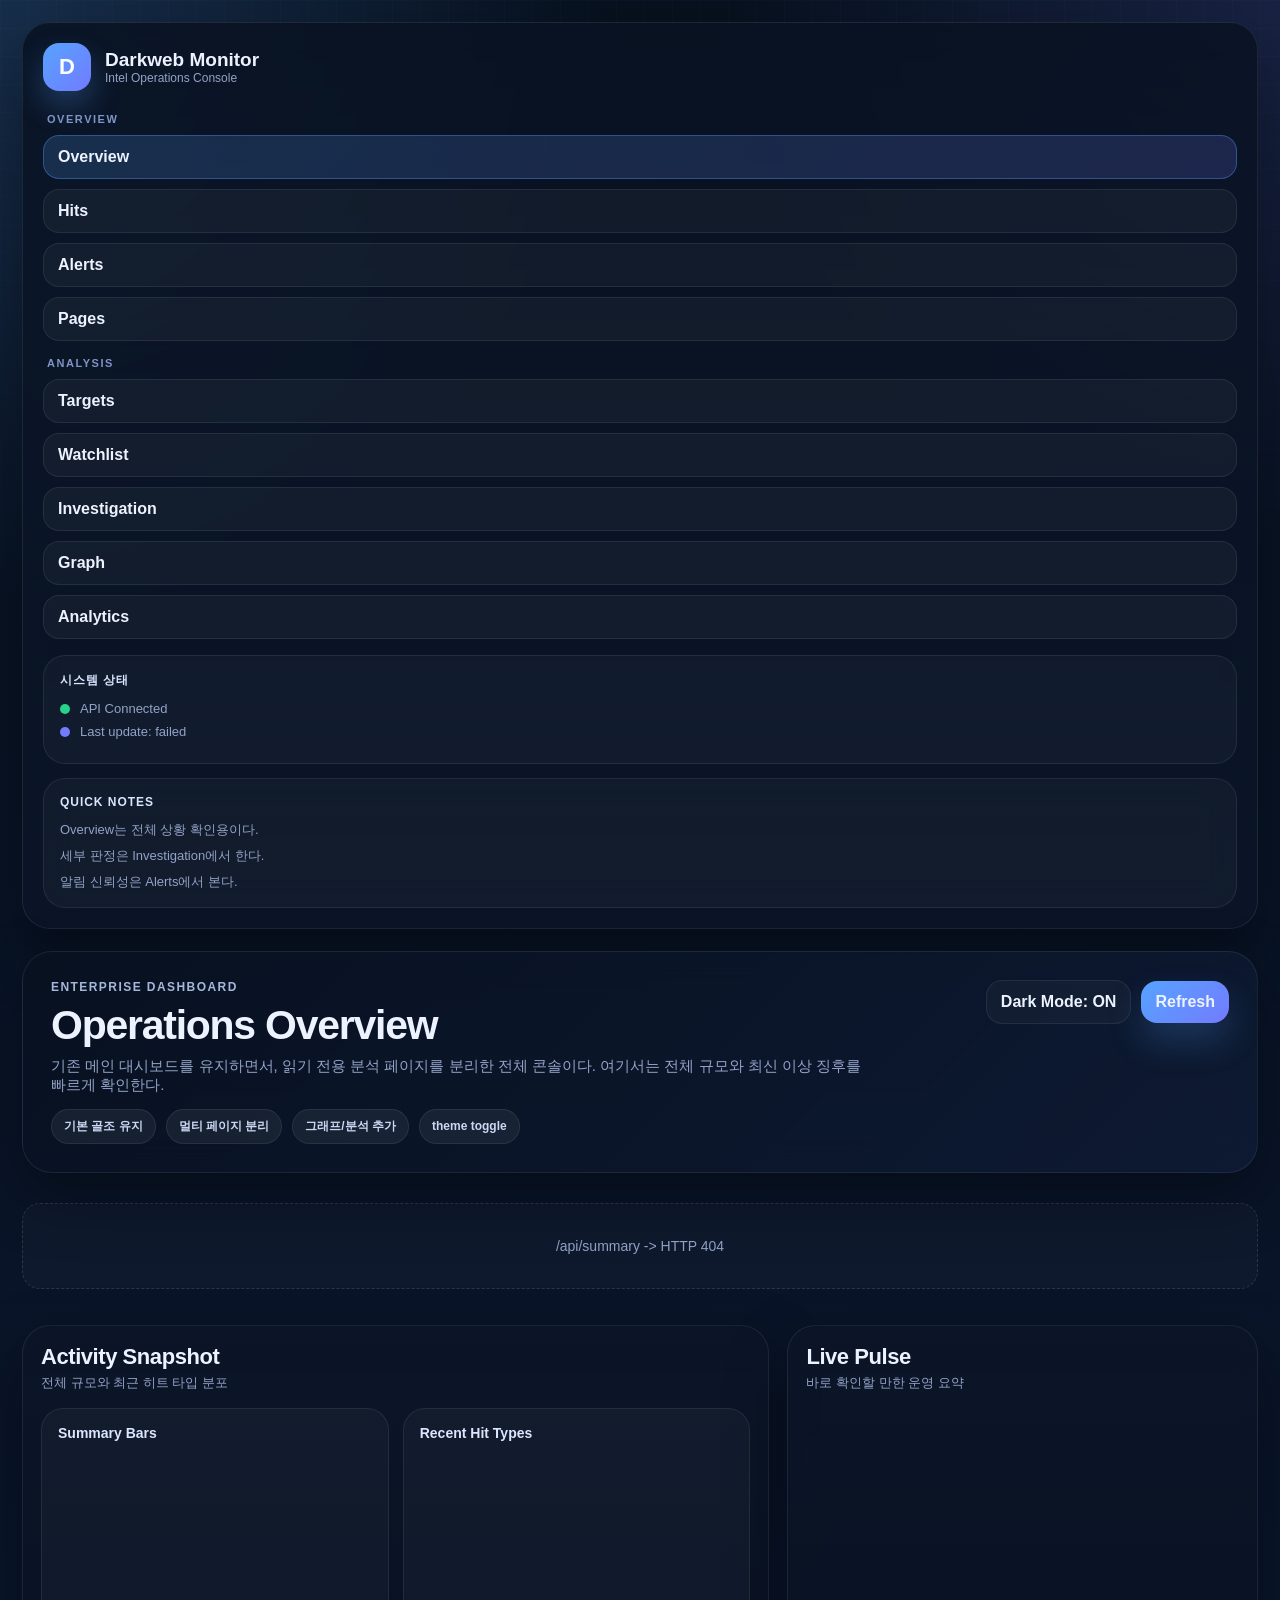
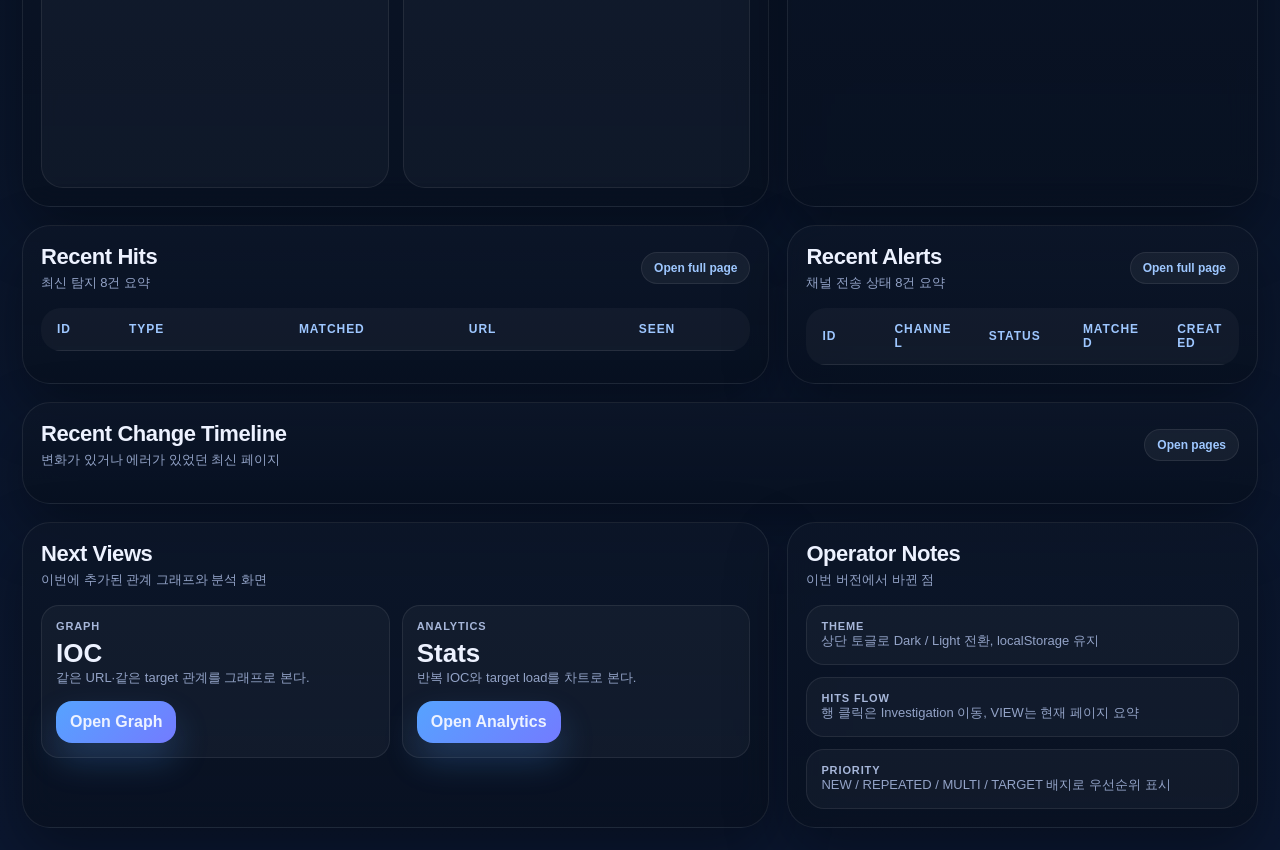
==== commit 3ffadc45: "Add files via upload" ====
--- a/ui/index.html
+++ b/ui/index.html
@@ -1,1149 +1,222 @@
 <!doctype html>
 <html lang="ko">
-
 <head>
   <meta charset="utf-8" />
   <meta name="viewport" content="width=device-width,initial-scale=1" />
-  <title>Darkweb Monitor</title>
-  <style>
-    :root {
-      --bg: #07111f;
-      --bg2: #0b1730;
-      --line: rgba(255, 255, 255, .08);
-      --line2: rgba(255, 255, 255, .12);
-      --text: #edf2ff;
-      --muted: #93a3c7;
-      --blue: #56a3ff;
-      --indigo: #737bff;
-      --green: #27d38a;
-      --red: #ff6d7a;
-      --amber: #ffbe5c;
-      --shadow: 0 24px 60px rgba(0, 0, 0, .34);
-    }
-
-    * {
-      box-sizing: border-box
-    }
-
-    html,
-    body {
-      margin: 0;
-      padding: 0;
-      min-height: 100vh;
-      color: var(--text);
-      font-family: Inter, Pretendard, -apple-system, BlinkMacSystemFont, "Segoe UI", Arial, sans-serif;
-      background:
-        radial-gradient(circle at top left, rgba(86, 163, 255, .20), transparent 22%),
-        radial-gradient(circle at top right, rgba(115, 123, 255, .16), transparent 20%),
-        linear-gradient(180deg, var(--bg), var(--bg2));
-    }
-
-    .bg-grid {
-      position: fixed;
-      inset: 0;
-      pointer-events: none;
-      background-image: linear-gradient(rgba(255, 255, 255, .022) 1px, transparent 1px), linear-gradient(90deg, rgba(255, 255, 255, .022) 1px, transparent 1px);
-      background-size: 28px 28px;
-      mask-image: linear-gradient(180deg, rgba(0, 0, 0, .65), transparent 95%)
-    }
-
-    .shell {
-      position: relative;
-      max-width: 1680px;
-      margin: 0 auto;
-      padding: 22px;
-      display: grid;
-      grid-template-columns: 280px 1fr;
-      gap: 22px
-    }
-
-    .sidebar,
-    .hero,
-    .panel,
-    .metric,
-    .filter-card {
-      backdrop-filter: blur(16px);
-      -webkit-backdrop-filter: blur(16px)
-    }
-
-    .sidebar {
-      position: sticky;
-      top: 22px;
-      align-self: start;
-      padding: 20px;
-      border-radius: 28px;
-      border: 1px solid var(--line);
-      background: linear-gradient(180deg, rgba(9, 18, 34, .88), rgba(12, 22, 40, .74));
-      box-shadow: var(--shadow)
-    }
-
-    .brand {
-      display: flex;
-      gap: 14px;
-      align-items: center;
-      margin-bottom: 22px
-    }
-
-    .brand-mark {
-      width: 48px;
-      height: 48px;
-      border-radius: 16px;
-      display: grid;
-      place-items: center;
-      background: linear-gradient(135deg, var(--blue), var(--indigo));
-      color: white;
-      font-weight: 900;
-      font-size: 22px;
-      box-shadow: 0 14px 30px rgba(86, 163, 255, .28)
-    }
-
-    .brand-title {
-      font-size: 19px;
-      font-weight: 900
-    }
-
-    .brand-sub {
-      font-size: 12px;
-      color: var(--muted)
-    }
-
-    .nav {
-      display: grid;
-      gap: 10px;
-      margin-bottom: 16px
-    }
-
-    .nav-btn,
-    .btn,
-    .control {
-      border: 1px solid var(--line);
-      background: rgba(255, 255, 255, .04);
-      color: var(--text);
-      border-radius: 16px;
-      font: inherit
-    }
-
-    .nav-btn,
-    .btn {
-      padding: 12px 14px;
-      font-weight: 800;
-      cursor: pointer
-    }
-
-    .nav-btn:hover,
-    .btn:hover {
-      background: rgba(255, 255, 255, .08)
-    }
-
-    .btn.primary {
-      border: none;
-      background: linear-gradient(135deg, var(--blue), var(--indigo));
-      box-shadow: 0 18px 34px rgba(86, 163, 255, .22)
-    }
-
-    .status-card,
-    .filter-card {
-      margin-top: 14px;
-      padding: 16px;
-      border-radius: 22px;
-      border: 1px solid var(--line);
-      background: rgba(255, 255, 255, .03)
-    }
-
-    .card-title {
-      font-size: 12px;
-      text-transform: uppercase;
-      letter-spacing: .08em;
-      color: #d9e5ff;
-      font-weight: 900;
-      margin-bottom: 12px
-    }
-
-    .status-row {
-      display: flex;
-      align-items: center;
-      gap: 10px;
-      color: var(--muted);
-      font-size: 13px;
-      margin: 8px 0
-    }
-
-    .dot {
-      width: 10px;
-      height: 10px;
-      border-radius: 999px
-    }
-
-    .dot.ok {
-      background: var(--green)
-    }
-
-    .dot.purple {
-      background: var(--indigo)
-    }
-
-    .field-label {
-      display: block;
-      font-size: 12px;
-      color: var(--muted);
-      margin: 10px 0 6px
-    }
-
-    .control {
-      width: 100%;
-      padding: 12px 12px;
-      outline: none
-    }
-
-    .control:focus {
-      border-color: rgba(86, 163, 255, .45);
-      box-shadow: 0 0 0 4px rgba(86, 163, 255, .12)
-    }
-
-    .main {
-      display: grid;
-      gap: 18px
-    }
-
-    .hero {
-      display: flex;
-      justify-content: space-between;
-      align-items: flex-start;
-      gap: 18px;
-      padding: 28px;
-      border-radius: 30px;
-      border: 1px solid var(--line);
-      background: linear-gradient(135deg, rgba(8, 17, 32, .88), rgba(15, 28, 54, .76));
-      box-shadow: var(--shadow)
-    }
-
-    .eyebrow {
-      font-size: 12px;
-      letter-spacing: .12em;
-      text-transform: uppercase;
-      color: #a7b7da;
-      font-weight: 900;
-      margin-bottom: 10px
-    }
-
-    .hero h1 {
-      margin: 0;
-      font-size: 42px;
-      line-height: 1.04;
-      letter-spacing: -.03em
-    }
-
-    .hero p {
-      margin: 10px 0 0;
-      color: var(--muted);
-      font-size: 15px
-    }
-
-    .actions {
-      display: flex;
-      gap: 10px;
-      flex-wrap: wrap
-    }
-
-    .metrics {
-      display: grid;
-      grid-template-columns: repeat(5, 1fr);
-      gap: 16px
-    }
-
-    .metric {
-      position: relative;
-      overflow: hidden;
-      padding: 18px;
-      border-radius: 24px;
-      border: 1px solid var(--line);
-      background: linear-gradient(180deg, rgba(19, 32, 57, .88), rgba(10, 18, 34, .78));
-      box-shadow: var(--shadow)
-    }
-
-    .metric::after {
-      content: "";
-      position: absolute;
-      inset: 0;
-      background: linear-gradient(135deg, rgba(255, 255, 255, .08), transparent 40%);
-      pointer-events: none
-    }
-
-    .metric-label {
-      font-size: 12px;
-      text-transform: uppercase;
-      letter-spacing: .1em;
-      color: #a3b1d2;
-      font-weight: 900
-    }
-
-    .metric-value {
-      margin-top: 12px;
-      font-size: 48px;
-      font-weight: 900;
-      line-height: 1;
-      letter-spacing: -.04em
-    }
-
-    .metric-foot {
-      margin-top: 8px;
-      font-size: 13px;
-      color: var(--muted)
-    }
-
-    .content-grid {
-      display: grid;
-      grid-template-columns: 1.35fr .8fr;
-      gap: 18px
-    }
-
-    .panel {
-      padding: 18px;
-      border-radius: 28px;
-      border: 1px solid var(--line);
-      background: linear-gradient(180deg, rgba(12, 22, 40, .86), rgba(8, 16, 31, .80));
-      box-shadow: var(--shadow)
-    }
-
-    .panel-head {
-      display: flex;
-      justify-content: space-between;
-      align-items: center;
-      gap: 10px;
-      margin-bottom: 16px
-    }
-
-    .panel-title {
-      font-size: 22px;
-      font-weight: 900;
-      letter-spacing: -.02em
-    }
-
-    .panel-sub {
-      font-size: 13px;
-      color: var(--muted);
-      margin-top: 4px
-    }
-
-    .charts {
-      display: grid;
-      grid-template-columns: 1fr 1fr;
-      gap: 14px
-    }
-
-    .chart-card {
-      border: 1px solid var(--line);
-      background: rgba(255, 255, 255, .03);
-      border-radius: 22px;
-      padding: 16px
-    }
-
-    .chart-title {
-      font-size: 14px;
-      font-weight: 800;
-      margin-bottom: 10px;
-      color: #dce6ff
-    }
-
-    .chart-box {
-      height: 280px;
-      max-height: 280px;
-      min-height: 280px;
-      position: relative;
-      overflow: hidden
-    }
-
-    canvas {
-      display: block;
-      width: 100% !important;
-      height: 280px !important;
-      max-height: 280px !important
-    }
-
-    .pulse-list {
-      display: grid;
-      gap: 12px
-    }
-
-    .pulse {
-      border: 1px solid var(--line);
-      background: rgba(255, 255, 255, .035);
-      border-radius: 18px;
-      padding: 14px
-    }
-
-    .pulse-kicker {
-      font-size: 11px;
-      text-transform: uppercase;
-      letter-spacing: .08em;
-      color: #a7b7da;
-      font-weight: 900
-    }
-
-    .pulse-value {
-      font-size: 24px;
-      font-weight: 900;
-      margin: 8px 0 6px
-    }
-
-    .pulse-desc {
-      font-size: 13px;
-      color: var(--muted)
-    }
-
-    .toolbar {
-      display: flex;
-      justify-content: space-between;
-      align-items: center;
-      gap: 10px;
-      flex-wrap: wrap;
-      margin-bottom: 14px
-    }
-
-    .toolbar .control {
-      width: auto;
-      min-width: 160px
-    }
-
-    .pill {
-      display: inline-flex;
-      align-items: center;
-      gap: 8px;
-      padding: 8px 12px;
-      border-radius: 999px;
-      background: rgba(255, 255, 255, .05);
-      border: 1px solid var(--line);
-      color: #cbd8f3;
-      font-size: 12px;
-      font-weight: 800
-    }
-
-    .table-wrap {
-      overflow: auto;
-      border-radius: 20px
-    }
-
-    table {
-      width: 100%;
-      border-collapse: collapse;
-      min-width: 980px
-    }
-
-    thead th {
-      text-align: left;
-      padding: 14px 16px;
-      font-size: 12px;
-      font-weight: 900;
-      text-transform: uppercase;
-      letter-spacing: .08em;
-      color: #9ec7ff;
-      background: rgba(255, 255, 255, .035);
-      border-bottom: 1px solid var(--line2)
-    }
-
-    tbody td {
-      padding: 15px 16px;
-      border-bottom: 1px solid rgba(255, 255, 255, .06);
-      vertical-align: top;
-      color: #eaf1ff;
-      font-size: 14px;
-      word-break: break-word
-    }
-
-    tbody tr:hover {
-      background: rgba(255, 255, 255, .03)
-    }
-
-    .badge {
-      display: inline-flex;
-      align-items: center;
-      gap: 6px;
-      padding: 7px 11px;
-      border-radius: 999px;
-      font-size: 12px;
-      font-weight: 900;
-      border: 1px solid transparent
-    }
-
-    .badge.type {
-      background: rgba(39, 211, 138, .14);
-      color: #8ef0c1;
-      border-color: rgba(39, 211, 138, .28)
-    }
-
-    .badge.ok {
-      background: rgba(39, 211, 138, .14);
-      color: #8ef0c1;
-      border-color: rgba(39, 211, 138, .28)
-    }
-
-    .badge.fail {
-      background: rgba(255, 109, 122, .14);
-      color: #ffb0b8;
-      border-color: rgba(255, 109, 122, .28)
-    }
-
-    .badge.other {
-      background: rgba(255, 190, 92, .14);
-      color: #ffd595;
-      border-color: rgba(255, 190, 92, .28)
-    }
-
-    .link {
-      color: #9ec7ff;
-      text-decoration: none
-    }
-
-    .link:hover {
-      text-decoration: underline
-    }
-
-    .muted {
-      color: var(--muted)
-    }
-
-    .hidden {
-      display: none !important
-    }
-
-    .empty {
-      padding: 34px;
-      text-align: center;
-      color: var(--muted);
-      font-size: 14px;
-      border: 1px dashed var(--line2);
-      border-radius: 18px;
-      background: rgba(255, 255, 255, .025);
-      margin-top: 12px
-    }
-
-    .pagination {
-      display: flex;
-      align-items: center;
-      gap: 10px;
-      margin-top: 14px
-    }
-
-    .pagination .control {
-      width: auto;
-      padding: 10px 18px;
-      cursor: pointer
-    }
-
-    .pagination .control:disabled {
-      opacity: .35;
-      cursor: not-allowed
-    }
-
-    @media (max-width:1320px) {
-      .shell {
-        grid-template-columns: 1fr
-      }
-
-      .sidebar {
-        position: relative;
-        top: 0
-      }
-    }
-
-    @media (max-width:1100px) {
-      .metrics {
-        grid-template-columns: repeat(2, 1fr)
-      }
-
-      .content-grid,
-      .charts {
-        grid-template-columns: 1fr
-      }
-    }
-
-    @media (max-width:700px) {
-      .hero {
-        padding: 22px;
-        flex-direction: column
-      }
-
-      .hero h1 {
-        font-size: 32px
-      }
-
-      .metrics {
-        grid-template-columns: 1fr
-      }
-
-      .toolbar .control {
-        width: 100%
-      }
-    }
-  </style>
+  <title>Darkweb Monitor · Overview</title>
+  <link rel="stylesheet" href="/ui/assets/styles.css" />
 </head>
-
 <body>
-  <div class="bg-grid"></div>
-  <div class="shell">
-    <aside class="sidebar">
-      <div class="brand">
-        <div class="brand-mark">D</div>
-        <div>
-          <div class="brand-title">Darkweb Monitor</div>
-          <div class="brand-sub">Intel Operations Console</div>
-        </div>
-      </div>
-
-      <div class="nav">
-        <button class="nav-btn" id="refreshBtn">Refresh Now</button>
-        <button class="nav-btn" id="autoBtn">Auto Refresh: ON</button>
-      </div>
-
-      <div class="status-card">
-        <div class="card-title">시스템 상태</div>
-        <div class="status-row"><span class="dot ok"></span><span>API Connected</span></div>
-        <div class="status-row"><span class="dot purple"></span><span id="updatedAt">Last update: -</span></div>
-      </div>
-
-      <div class="filter-card">
-        <div class="card-title">빠른 필터</div>
-        <label class="field-label" for="hitTypeFilter">Hit Type</label>
-        <select id="hitTypeFilter" class="control">
-          <option value="">전체</option>
-        </select>
-
-        <label class="field-label" for="alertStatusFilter">Alert Status</label>
-        <select id="alertStatusFilter" class="control">
-          <option value="">전체</option>
-        </select>
-
-        <label class="field-label" for="searchBox">검색</label>
-        <input id="searchBox" class="control" type="text" placeholder="URL / matched value 검색" />
-      </div>
-    </aside>
-
-    <main class="main">
-      <section class="hero">
-        <div>
-          <div class="eyebrow">Enterprise Dashboard</div>
-          <h1>Operations Overview</h1>
-          <p>실시간 수집 현황, 최근 탐지, 최근 알림을 한 화면에서 확인한다.</p>
-        </div>
-        <div class="actions">
-          <button class="btn primary" id="heroRefreshBtn">Refresh</button>
-        </div>
-      </section>
-
-      <section class="metrics" id="summaryGrid"></section>
-
-      <section class="content-grid">
-        <section class="panel">
-          <div class="panel-head">
-            <div>
-              <div class="panel-title">Activity Snapshot</div>
-              <div class="panel-sub">차트 영역 크기 고정</div>
-            </div>
-          </div>
-          <div class="charts">
-            <div class="chart-card">
-              <div class="chart-title">Summary Bars</div>
-              <div class="chart-box">
-                <canvas id="summaryChart" width="520" height="280"></canvas>
-              </div>
-            </div>
-            <div class="chart-card">
-              <div class="chart-title">Recent Hit Types</div>
-              <div class="chart-box">
-                <canvas id="hitTypeChart" width="520" height="280"></canvas>
-              </div>
-            </div>
-          </div>
-        </section>
-
-        <section class="panel">
-          <div class="panel-head">
-            <div>
-              <div class="panel-title">Live Pulse</div>
-              <div class="panel-sub">최근 상태 요약</div>
-            </div>
-          </div>
-          <div class="pulse-list" id="pulseList"></div>
-        </section>
-      </section>
-
-      <!-- Recent Hits -->
+<script src="/ui/assets/common.js"></script>
+<script>
+installPage({
+  pageKey: 'overview',
+  heroEyebrow: 'Enterprise Dashboard',
+  heroTitle: 'Operations Overview',
+  heroDesc: '기존 메인 대시보드를 유지하면서, 읽기 전용 분석 페이지를 분리한 전체 콘솔이다. 여기서는 전체 규모와 최신 이상 징후를 빠르게 확인한다.',
+  heroMeta: ['기본 골조 유지', '멀티 페이지 분리', '그래프/분석 추가', 'theme toggle'],
+  actionHtml: '<button class="btn primary" id="heroRefreshBtn">Refresh</button>',
+  sidebarExtra: `
+    <div class="card-title">Quick Notes</div>
+    <div class="list-tight">
+      <div class="mini-desc">Overview는 전체 상황 확인용이다.</div>
+      <div class="mini-desc">세부 판정은 Investigation에서 한다.</div>
+      <div class="mini-desc">알림 신뢰성은 Alerts에서 본다.</div>
+    </div>`,
+  mainHtml: `
+    <div class="hidden empty" id="errorBox"></div>
+    <section class="metrics" id="summaryGrid"></section>
+
+    <section class="grid-2">
+      <section class="panel">
+        <div class="panel-head">
+          <div>
+            <div class="panel-title">Activity Snapshot</div>
+            <div class="panel-sub">전체 규모와 최근 히트 타입 분포</div>
+          </div>
+        </div>
+        <div class="charts">
+          <div class="chart-card">
+            <div class="chart-title">Summary Bars</div>
+            <div class="chart-box"><canvas id="summaryChart" width="520" height="280"></canvas></div>
+          </div>
+          <div class="chart-card">
+            <div class="chart-title">Recent Hit Types</div>
+            <div class="chart-box"><canvas id="hitTypeChart" width="520" height="280"></canvas></div>
+          </div>
+        </div>
+      </section>
+
+      <section class="panel">
+        <div class="panel-head">
+          <div>
+            <div class="panel-title">Live Pulse</div>
+            <div class="panel-sub">바로 확인할 만한 운영 요약</div>
+          </div>
+        </div>
+        <div class="pulse-list" id="pulseList"></div>
+      </section>
+    </section>
+
+    <section class="grid-2">
       <section class="panel">
         <div class="panel-head">
           <div>
             <div class="panel-title">Recent Hits</div>
-            <div class="panel-sub">페이지당 20건</div>
-          </div>
-          <span class="pill" id="hitCountPill">0 rows</span>
-        </div>
-        <div class="toolbar">
-          <input id="hitsSearchInline" class="control" type="text" placeholder="Hits 검색" />
+            <div class="panel-sub">최신 탐지 8건 요약</div>
+          </div>
+          <a class="pill link" href="/ui/hits.html">Open full page</a>
         </div>
         <div class="table-wrap">
           <table>
             <thead>
-              <tr>
-                <th>ID</th>
-                <th>Type</th>
-                <th>Matched Value</th>
-                <th>URL</th>
-                <th>Screenshot</th>
-              </tr>
+              <tr><th>ID</th><th>Type</th><th>Matched</th><th>URL</th><th>Seen</th></tr>
             </thead>
             <tbody id="hitsBody"></tbody>
           </table>
           <div class="empty hidden" id="hitsEmpty">표시할 히트가 없다.</div>
         </div>
-        <div class="pagination">
-          <button class="control" id="hitPrevBtn" type="button">Prev</button>
-          <span class="pill" id="hitPagePill">Page 1</span>
-          <button class="control" id="hitNextBtn" type="button">Next</button>
-        </div>
-      </section>
-
-      <!-- Recent Alerts -->
+      </section>
+
       <section class="panel">
         <div class="panel-head">
           <div>
             <div class="panel-title">Recent Alerts</div>
-            <div class="panel-sub">페이지당 20건</div>
-          </div>
-          <span class="pill" id="alertCountPill">0 rows</span>
+            <div class="panel-sub">채널 전송 상태 8건 요약</div>
+          </div>
+          <a class="pill link" href="/ui/alerts.html">Open full page</a>
         </div>
         <div class="table-wrap">
           <table>
             <thead>
-              <tr>
-                <th>ID</th>
-                <th>Channel</th>
-                <th>Status</th>
-                <th>Matched Value</th>
-                <th>URL</th>
-              </tr>
+              <tr><th>ID</th><th>Channel</th><th>Status</th><th>Matched</th><th>Created</th></tr>
             </thead>
             <tbody id="alertsBody"></tbody>
           </table>
           <div class="empty hidden" id="alertsEmpty">표시할 알림이 없다.</div>
         </div>
-        <div class="pagination">
-          <button class="control" id="alertPrevBtn" type="button">Prev</button>
-          <span class="pill" id="alertPagePill">Page 1</span>
-          <button class="control" id="alertNextBtn" type="button">Next</button>
-        </div>
-      </section>
-    </main>
-  </div>
-
-  <script>
-    const PAGE_SIZE = 20;
-
-    const API = {
-      summary: "/api/summary",
-      hits: (page) => `/api/hits/recent?limit=${PAGE_SIZE}&offset=${(page - 1) * PAGE_SIZE}`,
-      alerts: (page) => `/api/alerts/recent?limit=${PAGE_SIZE}&offset=${(page - 1) * PAGE_SIZE}`
-    };
-
-    const state = {
-      summary: {},
-      hits: [],
-      alerts: [],
-      auto: true,
-      timer: null,
-      hitPage: 1,
-      alertPage: 1
-    };
-
-    const $ = (s) => document.querySelector(s);
-
-    function escapeHtml(v) {
-      return String(v ?? "")
-        .replace(/&/g, "&amp;")
-        .replace(/</g, "&lt;")
-        .replace(/>/g, "&gt;")
-        .replace(/"/g, "&quot;")
-        .replace(/'/g, "&#039;");
-    }
-
-    async function getJson(url) {
-      const r = await fetch(url, { cache: "no-store" });
-      if (!r.ok) throw new Error(url + " -> HTTP " + r.status);
-      return await r.json();
-    }
-
-    function nowStr() {
-      return new Date().toLocaleString("ko-KR");
-    }
-
-    function normalizeScreenshot(path) {
-      if (!path) return "";
-      if (/^https?:\/\//i.test(path)) return path;
-      return "/" + String(path).replace(/^\/+/, "").replace(/^\.\/+/, "").replace(/^app\//, "");
-    }
-
-    function pickStatusClass(status) {
-      const s = String(status ?? "").toLowerCase();
-      if (s.includes("sent") || s.includes("success") || s === "ok") return "ok";
-      if (s.includes("fail") || s.includes("error")) return "fail";
-      return "other";
-    }
-
-    function countBy(items, key) {
-      return items.reduce((a, it) => {
-        const k = String(it?.[key] ?? "unknown").trim() || "unknown";
-        a[k] = (a[k] || 0) + 1;
-        return a;
-      }, {});
-    }
-
-    function topKey(obj) {
-      const e = Object.entries(obj);
-      if (!e.length) return "-";
-      e.sort((a, b) => b[1] - a[1]);
-      return e[0][0];
-    }
-
-    function uniqueValues(list, key) {
-      return [...new Set(list.map(x => String(x?.[key] ?? "").trim()).filter(Boolean))].sort();
-    }
-
-    function renderSummary() {
-      const items = [
-        { key: "targets", label: "Targets", foot: "활성 감시 대상" },
-        { key: "pages", label: "Pages", foot: "수집된 페이지" },
-        { key: "extracted", label: "Extracted", foot: "추출된 항목" },
-        { key: "hits", label: "Hits", foot: "탐지 이벤트" },
-        { key: "alerts", label: "Alerts", foot: "전송 알림" }
-      ];
-
-      $("#summaryGrid").innerHTML = items.map(it => `
-        <article class="metric">
-          <div class="metric-label">${it.label}</div>
-          <div class="metric-value">${escapeHtml(state.summary[it.key] ?? 0)}</div>
-          <div class="metric-foot">${it.foot}</div>
-        </article>
-      `).join("");
-    }
-
-    function renderPulse() {
-      const hitCounts = countBy(state.hits, "watch_type");
-      const alertCounts = countBy(state.alerts, "status");
-      const topHit = topKey(hitCounts);
-      const topAlert = topKey(alertCounts);
-
-      $("#pulseList").innerHTML = `
-        <div class="pulse">
-          <div class="pulse-kicker">Collection</div>
-          <div class="pulse-value">${escapeHtml(state.summary.pages ?? 0)}</div>
-          <div class="pulse-desc">현재까지 저장된 전체 페이지 수</div>
-        </div>
-        <div class="pulse">
-          <div class="pulse-kicker">Top Hit Type</div>
-          <div class="pulse-value">${escapeHtml(topHit)}${topHit !== "-" ? " · " + hitCounts[topHit] + "건" : ""}</div>
-          <div class="pulse-desc">최근 히트 데이터 기준 최다 타입</div>
-        </div>
-        <div class="pulse">
-          <div class="pulse-kicker">Alert Status</div>
-          <div class="pulse-value">${escapeHtml(topAlert)}${topAlert !== "-" ? " · " + alertCounts[topAlert] + "건" : ""}</div>
-          <div class="pulse-desc">최근 알림 데이터 기준 상태 분포</div>
-        </div>
-      `;
-    }
-
-    function roundRect(ctx, x, y, w, h, r) {
-      const rr = Math.min(r, w / 2, h / 2);
-      ctx.beginPath();
-      ctx.moveTo(x + rr, y);
-      ctx.arcTo(x + w, y, x + w, y + h, rr);
-      ctx.arcTo(x + w, y + h, x, y + h, rr);
-      ctx.arcTo(x, y + h, x, y, rr);
-      ctx.arcTo(x, y, x + w, y, rr);
-      ctx.closePath();
-    }
-
-    function wrapCenterText(ctx, text, cx, y, maxW, lineH) {
-      const words = String(text).split(/\s+/);
-      let line = "";
-      const lines = [];
-      for (const word of words) {
-        const test = line ? line + " " + word : word;
-        if (ctx.measureText(test).width > maxW && line) {
-          lines.push(line);
-          line = word;
-        } else {
-          line = test;
-        }
-      }
-      if (line) lines.push(line);
-      const off = ((lines.length - 1) * lineH) / 2;
-      lines.slice(0, 2).forEach((ln, i) => ctx.fillText(ln, cx, y - off + i * lineH));
-    }
-
-    function drawBars(canvasId, labels, values, colors) {
-      const canvas = document.getElementById(canvasId);
-      if (!canvas) return;
-      const ctx = canvas.getContext("2d");
-
-      const cssWidth = canvas.parentElement.clientWidth || 520;
-      const cssHeight = 280;
-      const ratio = window.devicePixelRatio || 1;
-
-      canvas.style.width = cssWidth + "px";
-      canvas.style.height = cssHeight + "px";
-
-      canvas.width = Math.floor(cssWidth * ratio);
-      canvas.height = Math.floor(cssHeight * ratio);
-
-      ctx.setTransform(1, 0, 0, 1, 0, 0);
-      ctx.clearRect(0, 0, canvas.width, canvas.height);
-      ctx.setTransform(ratio, 0, 0, ratio, 0, 0);
-
-      const width = cssWidth;
-      const height = cssHeight;
-
-      const pad = { top: 24, right: 18, bottom: 42, left: 18 };
-      const chartW = width - pad.left - pad.right;
-      const chartH = height - pad.top - pad.bottom;
-      const max = Math.max(...values, 1);
-
-      ctx.strokeStyle = "rgba(255,255,255,.08)";
-      ctx.lineWidth = 1;
-      for (let i = 0; i <= 4; i++) {
-        const y = pad.top + (chartH / 4) * i;
-        ctx.beginPath();
-        ctx.moveTo(pad.left, y);
-        ctx.lineTo(width - pad.right, y);
-        ctx.stroke();
-      }
-
-      const count = Math.max(labels.length, 1);
-      const gap = Math.max(12, Math.floor(chartW * 0.04));
-      const barW = Math.max(18, Math.floor((chartW - gap * (count - 1)) / count));
-
-      labels.forEach((label, i) => {
-        const x = pad.left + i * (barW + gap);
-        const barH = (values[i] / max) * (chartH - 14);
-        const y = pad.top + chartH - barH;
-        const pair = colors[i % colors.length];
-
-        const grad = ctx.createLinearGradient(0, y, 0, y + barH);
-        grad.addColorStop(0, pair[0]);
-        grad.addColorStop(1, pair[1]);
-
-        roundRect(ctx, x, y, barW, barH, 14);
-        ctx.fillStyle = grad;
-        ctx.fill();
-
-        ctx.fillStyle = "#edf2ff";
-        ctx.font = "700 12px Inter, sans-serif";
-        ctx.textAlign = "center";
-        ctx.fillText(String(values[i]), x + barW / 2, Math.max(14, y - 8));
-
-        ctx.fillStyle = "#9db0d6";
-        ctx.font = "600 12px Inter, sans-serif";
-        wrapCenterText(ctx, label, x + barW / 2, height - 18, barW + 14, 12);
-      });
-    }
-
-    function renderCharts() {
-      drawBars(
-        "summaryChart",
-        ["Targets", "Pages", "Extracted", "Hits", "Alerts"],
-        [
-          Number(state.summary.targets || 0),
-          Number(state.summary.pages || 0),
-          Number(state.summary.extracted || 0),
-          Number(state.summary.hits || 0),
-          Number(state.summary.alerts || 0)
-        ],
-        [
-          ["#5ad1ff", "#5679ff"],
-          ["#6ae7ff", "#5679ff"],
-          ["#56a3ff", "#7b6dff"],
-          ["#5bf0bf", "#2fd187"],
-          ["#ffbe5c", "#ff8a5b"]
-        ]
-      );
-
-      const counts = countBy(state.hits, "watch_type");
-      const labels = Object.keys(counts).length ? Object.keys(counts) : ["No data"];
-      const values = Object.values(counts).length ? Object.values(counts) : [0];
-
-      drawBars(
-        "hitTypeChart",
-        labels,
-        values,
-        [
-          ["#5ad1ff", "#5679ff"],
-          ["#5bf0bf", "#2fd187"],
-          ["#ffbe5c", "#ff8a5b"],
-          ["#9d8bff", "#5f6bff"],
-          ["#71e5ff", "#3fb4ff"]
-        ]
-      );
-    }
-
-    function populateFilters() {
-      const hitTypes = uniqueValues(state.hits, "watch_type");
-      const statuses = uniqueValues(state.alerts, "status");
-      const hitSel = $("#hitTypeFilter");
-      const statusSel = $("#alertStatusFilter");
-      const currHit = hitSel.value;
-      const currStatus = statusSel.value;
-
-      hitSel.innerHTML = '<option value="">전체</option>' + hitTypes.map(v => `<option value="${escapeHtml(v)}">${escapeHtml(v)}</option>`).join("");
-      statusSel.innerHTML = '<option value="">전체</option>' + statuses.map(v => `<option value="${escapeHtml(v)}">${escapeHtml(v)}</option>`).join("");
-
-      hitSel.value = hitTypes.includes(currHit) ? currHit : "";
-      statusSel.value = statuses.includes(currStatus) ? currStatus : "";
-    }
-
-    function filteredHits() {
-      const q = ($("#searchBox").value + " " + $("#hitsSearchInline").value).trim().toLowerCase();
-      const type = $("#hitTypeFilter").value.trim().toLowerCase();
-
-      return state.hits.filter(row => {
-        const typeOk = !type || String(row.watch_type || "").toLowerCase() === type;
-        const joined = [row.url, row.matched_value, row.watch_type].map(x => String(x || "").toLowerCase()).join(" ");
-        const queryOk = !q || joined.includes(q);
-        return typeOk && queryOk;
-      });
-    }
-
-    function filteredAlerts() {
-      const q = $("#searchBox").value.trim().toLowerCase();
-      const status = $("#alertStatusFilter").value.trim().toLowerCase();
-
-      return state.alerts.filter(row => {
-        const statusOk = !status || String(row.status || "").toLowerCase() === status;
-        const joined = [row.url, row.matched_value, row.channel, row.status].map(x => String(x || "").toLowerCase()).join(" ");
-        const queryOk = !q || joined.includes(q);
-        return statusOk && queryOk;
-      });
-    }
-
-    function renderHits() {
-      const rows = filteredHits();
-      $("#hitCountPill").textContent = rows.length + " rows";
-      $("#hitsBody").innerHTML = rows.map(row => {
-        const ss = normalizeScreenshot(row.screenshot_path);
-        return `
-          <tr>
-            <td>${escapeHtml(row.id)}</td>
-            <td><span class="badge type">${escapeHtml(row.watch_type || "-")}</span></td>
-            <td>${escapeHtml(row.matched_value || "-")}</td>
-            <td>${row.url ? `<a class="link" href="${escapeHtml(row.url)}" target="_blank">${escapeHtml(row.url)}</a>` : `<span class="muted">-</span>`}</td>
-            <td>${ss ? `<a class="link" href="${escapeHtml(ss)}" target="_blank">open</a>` : `<span class="muted">-</span>`}</td>
-          </tr>
-        `;
-      }).join("");
-      $("#hitsEmpty").classList.toggle("hidden", rows.length !== 0);
-      $("#hitPagePill").textContent = `Page ${state.hitPage}`;
-      $("#hitPrevBtn").disabled = state.hitPage <= 1;
-      $("#hitNextBtn").disabled = state.hits.length < PAGE_SIZE;
-    }
-
-    function renderAlerts() {
-      const rows = filteredAlerts();
-      $("#alertCountPill").textContent = rows.length + " rows";
-      $("#alertsBody").innerHTML = rows.map(row => `
-        <tr>
-          <td>${escapeHtml(row.id)}</td>
-          <td>${escapeHtml(row.channel || "-")}</td>
-          <td><span class="badge ${pickStatusClass(row.status)}">${escapeHtml(row.status || "-")}</span></td>
-          <td>${escapeHtml(row.matched_value || "-")}</td>
-          <td>${row.url ? `<a class="link" href="${escapeHtml(row.url)}" target="_blank">${escapeHtml(row.url)}</a>` : `<span class="muted">-</span>`}</td>
-        </tr>
-      `).join("");
-      $("#alertsEmpty").classList.toggle("hidden", rows.length !== 0);
-      $("#alertPagePill").textContent = `Page ${state.alertPage}`;
-      $("#alertPrevBtn").disabled = state.alertPage <= 1;
-      $("#alertNextBtn").disabled = state.alerts.length < PAGE_SIZE;
-    }
-
-    async function refresh() {
-      try {
-        const [summary, hits, alerts] = await Promise.all([
-          getJson(API.summary),
-          getJson(API.hits(state.hitPage)),
-          getJson(API.alerts(state.alertPage))
-        ]);
-
-        state.summary = summary || {};
-        state.hits = Array.isArray(hits) ? hits : [];
-        state.alerts = Array.isArray(alerts) ? alerts : [];
-
-        renderSummary();
-        populateFilters();
-        renderPulse();
-        renderHits();
-        renderAlerts();
-        renderCharts();
-
-        $("#updatedAt").textContent = "Last update: " + nowStr();
-      } catch (e) {
-        console.error(e);
-        $("#updatedAt").textContent = "Last update: failed";
-      }
-    }
-
-    function startAuto() {
-      stopAuto();
-      state.timer = setInterval(refresh, 10000);
-      state.auto = true;
-      $("#autoBtn").textContent = "Auto Refresh: ON";
-    }
-
-    function stopAuto() {
-      if (state.timer) clearInterval(state.timer);
-      state.timer = null;
-      state.auto = false;
-      $("#autoBtn").textContent = "Auto Refresh: OFF";
-    }
-
-    function toggleAuto() {
-      state.auto ? stopAuto() : startAuto();
-    }
-
-    $("#refreshBtn").addEventListener("click", refresh);
-    $("#heroRefreshBtn").addEventListener("click", refresh);
-    $("#autoBtn").addEventListener("click", toggleAuto);
-    $("#hitTypeFilter").addEventListener("change", renderHits);
-    $("#alertStatusFilter").addEventListener("change", renderAlerts);
-    $("#searchBox").addEventListener("input", () => { renderHits(); renderAlerts(); });
-    $("#hitsSearchInline").addEventListener("input", renderHits);
-    window.addEventListener("resize", renderCharts);
-
-    $("#hitPrevBtn").addEventListener("click", async () => {
-      if (state.hitPage > 1) {
-        state.hitPage -= 1;
-        await refresh();
-      }
-    });
-
-    $("#hitNextBtn").addEventListener("click", async () => {
-      if (state.hits.length === PAGE_SIZE) {
-        state.hitPage += 1;
-        await refresh();
-      }
-    });
-
-    $("#alertPrevBtn").addEventListener("click", async () => {
-      if (state.alertPage > 1) {
-        state.alertPage -= 1;
-        await refresh();
-      }
-    });
-
-    $("#alertNextBtn").addEventListener("click", async () => {
-      if (state.alerts.length === PAGE_SIZE) {
-        state.alertPage += 1;
-        await refresh();
-      }
-    });
-
-    refresh();
-    startAuto();
-  </script>
+      </section>
+    </section>
+
+    <section class="panel">
+      <div class="panel-head">
+        <div>
+          <div class="panel-title">Recent Change Timeline</div>
+          <div class="panel-sub">변화가 있거나 에러가 있었던 최신 페이지</div>
+        </div>
+        <a class="pill link" href="/ui/pages.html">Open pages</a>
+      </div>
+      <div class="timeline" id="timeline"></div>
+      <div class="empty hidden" id="timelineEmpty">표시할 페이지 이벤트가 없다.</div>
+        </section>
+
+    <section class="grid-2">
+      <section class="panel">
+        <div class="panel-head">
+          <div>
+            <div class="panel-title">Next Views</div>
+            <div class="panel-sub">이번에 추가된 관계 그래프와 분석 화면</div>
+          </div>
+        </div>
+        <div class="kv-grid">
+          <div class="kv"><div class="mini-kicker">Graph</div><div class="num">IOC</div><div class="mini-desc">같은 URL·같은 target 관계를 그래프로 본다.</div><div class="detail-cta"><a class="btn primary" href="/ui/graph.html">Open Graph</a></div></div>
+          <div class="kv"><div class="mini-kicker">Analytics</div><div class="num">Stats</div><div class="mini-desc">반복 IOC와 target load를 차트로 본다.</div><div class="detail-cta"><a class="btn primary" href="/ui/analytics.html">Open Analytics</a></div></div>
+        </div>
+      </section>
+      <section class="panel">
+        <div class="panel-head">
+          <div>
+            <div class="panel-title">Operator Notes</div>
+            <div class="panel-sub">이번 버전에서 바뀐 점</div>
+          </div>
+        </div>
+        <div class="stack">
+          <div class="list-item"><div class="mini-kicker">Theme</div><div class="mini-desc">상단 토글로 Dark / Light 전환, localStorage 유지</div></div>
+          <div class="list-item"><div class="mini-kicker">Hits Flow</div><div class="mini-desc">행 클릭은 Investigation 이동, VIEW는 현재 페이지 요약</div></div>
+          <div class="list-item"><div class="mini-kicker">Priority</div><div class="mini-desc">NEW / REPEATED / MULTI / TARGET 배지로 우선순위 표시</div></div>
+        </div>
+      </section>
+    </section>`
+});
+
+async function loadOverview() {
+  const [summary, hits, alerts, pages, targets, watchlist] = await Promise.all([
+    getJson(API.summary),
+    getJson(API.hits(1, 8)),
+    getJson(API.alerts(1, 8)),
+    getJson(API.pages(30)),
+    getJson(API.targets),
+    getJson(API.watchlist),
+  ]);
+
+  renderMetricCards(document.getElementById('summaryGrid'), [
+    { label: 'Targets', value: summary.targets ?? 0, foot: '활성 감시 대상 수' },
+    { label: 'Pages', value: summary.pages ?? 0, foot: '저장된 페이지 수' },
+    { label: 'Extracted', value: summary.extracted ?? 0, foot: '추출 항목 누적' },
+    { label: 'Hits', value: summary.hits ?? 0, foot: '워치리스트 탐지 누적' },
+    { label: 'Alerts', value: summary.alerts ?? 0, foot: 'stdout 제외 알림 수' },
+  ]);
+
+  const hitCounts = countBy(hits, 'watch_type');
+  drawBars('summaryChart', ['Targets','Pages','Extracted','Hits','Alerts'], [Number(summary.targets||0), Number(summary.pages||0), Number(summary.extracted||0), Number(summary.hits||0), Number(summary.alerts||0)], [
+    ['#5ad1ff', '#5679ff'], ['#6ae7ff', '#5679ff'], ['#56a3ff', '#7b6dff'], ['#5bf0bf', '#2fd187'], ['#ffbe5c', '#ff8a5b']
+  ]);
+  const labels = Object.keys(hitCounts).length ? Object.keys(hitCounts) : ['No data'];
+  const values = Object.values(hitCounts).length ? Object.values(hitCounts) : [0];
+  drawBars('hitTypeChart', labels, values, [
+    ['#5ad1ff', '#5679ff'], ['#5bf0bf', '#2fd187'], ['#ffbe5c', '#ff8a5b'], ['#9d8bff', '#5f6bff'], ['#71e5ff', '#3fb4ff']
+  ]);
+
+  const queued = targets.filter(t => t.is_queued).length;
+  const neverFetched = targets.filter(t => !t.last_fetched_at).length;
+  const regexCount = watchlist.filter(w => w.is_regex).length;
+  const failedAlerts = alerts.filter(a => pickStatusClass(a.status) === 'fail').length;
+  document.getElementById('pulseList').innerHTML = `
+    <div class="pulse"><div class="pulse-kicker">Queue</div><div class="pulse-value">${queued}</div><div class="pulse-desc">현재 queued 상태인 타겟 수</div></div>
+    <div class="pulse"><div class="pulse-kicker">Never Fetched</div><div class="pulse-value">${neverFetched}</div><div class="pulse-desc">아직 한 번도 수집되지 않은 타겟</div></div>
+    <div class="pulse"><div class="pulse-kicker">Regex Watchlist</div><div class="pulse-value">${regexCount}</div><div class="pulse-desc">정규식 기반 감시 규칙 수</div></div>
+    <div class="pulse"><div class="pulse-kicker">Alert Failures</div><div class="pulse-value">${failedAlerts}</div><div class="pulse-desc">최근 8건 기준 실패 알림 수</div></div>
+  `;
+
+  document.getElementById('hitsBody').innerHTML = hits.map(row => `
+    <tr>
+      <td>${escapeHtml(row.id)}</td>
+      <td><span class="badge type">${escapeHtml(row.watch_type || '-')}</span></td>
+      <td>${escapeHtml(row.matched_value || '-')}</td>
+      <td>${row.url ? `<a class="link" href="/ui/investigation.html?hit=${encodeURIComponent(row.id)}">${escapeHtml(row.url)}</a>` : '<span class="muted">-</span>'}</td>
+      <td>${escapeHtml(fmtDate(row.last_seen_at || row.first_seen_at))}</td>
+    </tr>`).join('');
+  document.getElementById('hitsEmpty').classList.toggle('hidden', hits.length !== 0);
+
+  document.getElementById('alertsBody').innerHTML = alerts.map(row => `
+    <tr>
+      <td>${escapeHtml(row.id)}</td>
+      <td>${escapeHtml(row.channel || '-')}</td>
+      <td><span class="badge ${pickStatusClass(row.status)}">${escapeHtml(row.status || '-')}</span></td>
+      <td>${escapeHtml(row.matched_value || '-')}</td>
+      <td>${escapeHtml(fmtDate(row.created_at))}</td>
+    </tr>`).join('');
+  document.getElementById('alertsEmpty').classList.toggle('hidden', alerts.length !== 0);
+
+  const timelineRows = pages.filter(p => p.content_changed || p.error_message || (p.status_code && Number(p.status_code) >= 400)).slice(0, 10);
+  document.getElementById('timeline').innerHTML = timelineRows.map(p => `
+    <div class="timeline-item ${p.content_changed ? 'highlight' : ''}">
+      <div class="timeline-top">
+        <div>
+          <div class="mini-kicker">${escapeHtml(p.target_name || p.host || 'unknown target')}</div>
+          <div><a class="link" href="/ui/pages.html#page-${escapeHtml(p.id)}">${escapeHtml(p.title || p.url || '-')}</a></div>
+        </div>
+        <span class="badge ${p.error_message || (p.status_code && Number(p.status_code) >= 400) ? 'fail' : 'info'}">${p.error_message ? 'error' : (p.content_changed ? 'changed' : 'recent')}</span>
+      </div>
+      <div class="mini-desc">Fetched ${escapeHtml(fmtDate(p.fetched_at))} · Status ${escapeHtml(p.status_code ?? '-')} · ${p.content_changed ? 'content changed' : 'no change flag'}</div>
+      <div class="evidence-links">${evidenceLinks(p)}</div>
+    </div>`).join('');
+  document.getElementById('timelineEmpty').classList.toggle('hidden', timelineRows.length !== 0);
+}
+
+attachRefresh(() => guardedLoad(loadOverview));
+window.addEventListener('resize', () => guardedLoad(loadOverview));
+guardedLoad(loadOverview);
+</script>
 </body>
-
-</html>+</html>
--- a/ui/assets/styles.css
+++ b/ui/assets/styles.css
@@ -0,0 +1,1060 @@
+:root {
+  --bg: #07111f;
+  --bg2: #0b1730;
+  --line: rgba(255, 255, 255, .08);
+  --line2: rgba(255, 255, 255, .12);
+  --text: #edf2ff;
+  --muted: #93a3c7;
+  --blue: #56a3ff;
+  --indigo: #737bff;
+  --green: #27d38a;
+  --red: #ff6d7a;
+  --amber: #ffbe5c;
+  --shadow: 0 24px 60px rgba(0, 0, 0, .34);
+  --card: linear-gradient(180deg, rgba(12, 22, 40, .86), rgba(8, 16, 31, .80));
+}
+
+* { box-sizing: border-box }
+html, body {
+  margin: 0;
+  padding: 0;
+  min-height: 100vh;
+  color: var(--text);
+  font-family: Inter, Pretendard, -apple-system, BlinkMacSystemFont, "Segoe UI", Arial, sans-serif;
+  background:
+    radial-gradient(circle at top left, rgba(86, 163, 255, .20), transparent 22%),
+    radial-gradient(circle at top right, rgba(115, 123, 255, .16), transparent 20%),
+    linear-gradient(180deg, var(--bg), var(--bg2));
+  overflow-x: hidden;
+}
+.bg-grid {
+  position: fixed;
+  inset: 0;
+  pointer-events: none;
+  background-image: linear-gradient(rgba(255, 255, 255, .022) 1px, transparent 1px), linear-gradient(90deg, rgba(255, 255, 255, .022) 1px, transparent 1px);
+  background-size: 28px 28px;
+  mask-image: linear-gradient(180deg, rgba(0, 0, 0, .65), transparent 95%);
+}
+.shell {
+  position: relative;
+  width: 100%;
+  max-width: none;
+  margin: 0;
+  padding: clamp(14px, 1.8vw, 22px);
+  display: grid;
+  grid-template-columns: minmax(240px, 280px) minmax(0, 1fr);
+  gap: clamp(14px, 1.8vw, 22px);
+  align-items: start;
+  overflow-x: clip;
+}
+.sidebar, .hero, .panel, .metric, .filter-card, .detail-card { backdrop-filter: blur(16px); -webkit-backdrop-filter: blur(16px) }
+.sidebar {
+  position: relative;
+  top: 0;
+  align-self: start;
+  padding: 20px;
+  border-radius: 28px;
+  border: 1px solid var(--line);
+  background: linear-gradient(180deg, rgba(9, 18, 34, .88), rgba(12, 22, 40, .74));
+  box-shadow: var(--shadow);
+  overflow: visible;
+}
+.brand { display: flex; gap: 14px; align-items: center; margin-bottom: 22px }
+.brand-mark {
+  width: 48px; height: 48px; border-radius: 16px; display: grid; place-items: center;
+  background: linear-gradient(135deg, var(--blue), var(--indigo)); color: white; font-weight: 900; font-size: 22px;
+  box-shadow: 0 14px 30px rgba(86, 163, 255, .28)
+}
+.brand-title { font-size: 19px; font-weight: 900 }
+.brand-sub { font-size: 12px; color: var(--muted) }
+.nav-group { margin-bottom: 14px }
+.nav-title { font-size: 11px; text-transform: uppercase; color: #7f95c8; letter-spacing: .14em; margin: 0 0 10px 4px; font-weight: 900 }
+.nav { display: grid; gap: 10px; margin-bottom: 16px }
+.nav-link, .nav-btn, .btn, .control, .chip {
+  border: 1px solid var(--line);
+  background: rgba(255, 255, 255, .04);
+  color: var(--text);
+  border-radius: 16px;
+  font: inherit;
+}
+.nav-link, .nav-btn, .btn { padding: 12px 14px; font-weight: 800; cursor: pointer; text-decoration: none; display: block }
+.nav-link:hover, .nav-btn:hover, .btn:hover { background: rgba(255,255,255,.08) }
+.nav-link.active { background: linear-gradient(135deg, rgba(86,163,255,.18), rgba(115,123,255,.18)); border-color: rgba(86,163,255,.35) }
+.btn.primary { border: none; background: linear-gradient(135deg, var(--blue), var(--indigo)); box-shadow: 0 18px 34px rgba(86, 163, 255, .22) }
+.btn.ghost { background: rgba(255,255,255,.03) }
+.status-card, .filter-card, .detail-card {
+  margin-top: 14px; padding: 16px; border-radius: 22px; border: 1px solid var(--line); background: rgba(255,255,255,.03)
+}
+.card-title { font-size: 12px; text-transform: uppercase; letter-spacing: .08em; color: #d9e5ff; font-weight: 900; margin-bottom: 12px }
+.status-row { display: flex; align-items: center; gap: 10px; color: var(--muted); font-size: 13px; margin: 8px 0 }
+.dot { width: 10px; height: 10px; border-radius: 999px }
+.dot.ok { background: var(--green) }
+.dot.purple { background: var(--indigo) }
+.dot.fail { background: var(--red) }
+.field-label { display: block; font-size: 12px; color: var(--muted); margin: 10px 0 6px }
+.control { width: 100%; padding: 12px 12px; outline: none }
+.control:focus { border-color: rgba(86,163,255,.45); box-shadow: 0 0 0 4px rgba(86,163,255,.12) }
+.main { display: grid; gap: clamp(14px, 1.5vw, 18px); min-width: 0 }
+.hero {
+  display: flex; justify-content: space-between; align-items: flex-start; gap: clamp(14px, 1.5vw, 18px); padding: clamp(20px, 2.2vw, 28px); border-radius: 30px;
+  border: 1px solid var(--line); background: linear-gradient(135deg, rgba(8,17,32,.88), rgba(15,28,54,.76)); box-shadow: var(--shadow)
+}
+.eyebrow { font-size: 12px; letter-spacing: .12em; text-transform: uppercase; color: #a7b7da; font-weight: 900; margin-bottom: 10px }
+.hero h1 { margin: 0; font-size: clamp(28px, 3.2vw, 42px); line-height: 1.04; letter-spacing: -.03em }
+.hero p { margin: 10px 0 0; color: var(--muted); font-size: 15px; max-width: 820px }
+.actions { display: flex; gap: 10px; flex-wrap: wrap }
+.metrics { display: grid; grid-template-columns: repeat(auto-fit, minmax(220px, 1fr)); gap: 16px }
+.metric {
+  position: relative; overflow: hidden; padding: 18px; border-radius: 24px; border: 1px solid var(--line);
+  background: linear-gradient(180deg, rgba(19,32,57,.88), rgba(10,18,34,.78)); box-shadow: var(--shadow)
+}
+.metric::after {
+  content: ""; position: absolute; inset: 0; background: linear-gradient(135deg, rgba(255,255,255,.08), transparent 40%); pointer-events: none
+}
+.metric-label { font-size: 12px; text-transform: uppercase; letter-spacing: .1em; color: #a3b1d2; font-weight: 900 }
+.metric-value { margin-top: 12px; font-size: clamp(34px, 4vw, 46px); font-weight: 900; line-height: 1; letter-spacing: -.04em }
+.metric-foot { margin-top: 8px; font-size: 13px; color: var(--muted) }
+.grid-2 { display: grid; grid-template-columns: minmax(0, 1.35fr) minmax(320px, .85fr); gap: 18px }
+.grid-3 { display: grid; grid-template-columns: repeat(auto-fit, minmax(240px, 1fr)); gap: 16px }
+.panel {
+  padding: 18px; border-radius: 28px; border: 1px solid var(--line); background: var(--card); box-shadow: var(--shadow); min-width: 0
+}
+.panel-head { display: flex; justify-content: space-between; align-items: center; gap: 10px; margin-bottom: 16px }
+.panel-title { font-size: 22px; font-weight: 900; letter-spacing: -.02em }
+.panel-sub { font-size: 13px; color: var(--muted); margin-top: 4px }
+.charts { display: grid; grid-template-columns: repeat(auto-fit, minmax(280px, 1fr)); gap: 14px }
+.chart-card, .sub-card {
+  border: 1px solid var(--line); background: rgba(255,255,255,.03); border-radius: 22px; padding: 16px
+}
+.chart-title, .sub-title { font-size: 14px; font-weight: 800; margin-bottom: 10px; color: #dce6ff }
+.chart-box { width: 100%; min-height: 240px; height: min(32vw, 320px); max-height: 320px; position: relative; overflow: hidden }
+canvas { display:block; width:100% !important; height:100% !important; max-height:none !important; }
+.pulse-list, .stack { display: grid; gap: 12px }
+.pulse, .timeline-item, .list-item {
+  border: 1px solid var(--line); background: rgba(255,255,255,.035); border-radius: 18px; padding: 14px
+}
+.pulse-kicker, .mini-kicker { font-size: 11px; text-transform: uppercase; letter-spacing: .08em; color: #a7b7da; font-weight: 900 }
+.pulse-value { font-size: 24px; font-weight: 900; margin: 8px 0 6px }
+.pulse-desc, .mini-desc, .mono { font-size: 13px; color: var(--muted) }
+.toolbar { display: flex; justify-content: space-between; align-items: center; gap: 10px; flex-wrap: wrap; margin-bottom: 14px }
+.toolbar .control { width: auto; min-width: 160px; max-width: 100% }
+.toolbar-grow { flex: 1 1 320px }
+.pill, .chip {
+  display: inline-flex; align-items: center; gap: 8px; padding: 8px 12px; border-radius: 999px;
+  background: rgba(255,255,255,.05); border: 1px solid var(--line); color: #cbd8f3; font-size: 12px; font-weight: 800
+}
+.chip.active { background: rgba(86,163,255,.14); border-color: rgba(86,163,255,.36) }
+.table-wrap { overflow-x: hidden; overflow-y: auto; border-radius: 20px; width: 100%; min-width: 0; -webkit-overflow-scrolling: touch }
+table { width: 100%; border-collapse: collapse; min-width: 0; table-layout: fixed }
+thead th {
+  text-align: left; padding: 14px 16px; font-size: 12px; font-weight: 900; text-transform: uppercase; letter-spacing: .08em;
+  color: #9ec7ff; background: rgba(255,255,255,.035); border-bottom: 1px solid var(--line2); white-space: normal; overflow-wrap: anywhere
+}
+
+th:first-child, td:first-child { width: 72px }
+
+th:last-child, td:last-child { width: 18% }
+tbody td {
+  padding: 15px 16px; border-bottom: 1px solid rgba(255,255,255,.06); vertical-align: top; color: #eaf1ff; font-size: 14px; word-break: break-word; overflow-wrap: anywhere; white-space: normal
+}
+tbody tr:hover { background: rgba(255,255,255,.03) }
+tbody tr.clickable { cursor: pointer }
+.badge {
+  display: inline-flex; align-items: center; gap: 6px; padding: 7px 11px; border-radius: 999px; font-size: 12px; font-weight: 900; border: 1px solid transparent
+}
+.badge.type, .badge.ok { background: rgba(39,211,138,.14); color: #8ef0c1; border-color: rgba(39,211,138,.28) }
+.badge.fail { background: rgba(255,109,122,.14); color: #ffb0b8; border-color: rgba(255,109,122,.28) }
+.badge.other, .badge.warn { background: rgba(255,190,92,.14); color: #ffd595; border-color: rgba(255,190,92,.28) }
+.badge.info { background: rgba(86,163,255,.14); color: #a3cbff; border-color: rgba(86,163,255,.28) }
+.link { color: #9ec7ff; text-decoration: none }
+.link:hover { text-decoration: underline }
+.muted { color: var(--muted) }
+.hidden { display: none !important }
+.empty {
+  padding: 34px; text-align: center; color: var(--muted); font-size: 14px; border: 1px dashed var(--line2); border-radius: 18px; background: rgba(255,255,255,.025); margin-top: 12px
+}
+.pagination { display:flex; align-items:center; gap:10px; margin-top:14px }
+.pagination .control { width:auto; padding:10px 18px; cursor:pointer }
+.pagination .control:disabled { opacity:.35; cursor:not-allowed }
+.split { display:grid; grid-template-columns: minmax(0, 1.25fr) minmax(320px, .75fr); gap: 18px }
+.detail-card { position: sticky; top: 22px; min-height: 220px; width: 100%; overflow: visible }
+.detail-title { font-size: 20px; font-weight: 900; letter-spacing: -.02em; margin-bottom: 8px }
+.detail-meta { display:grid; gap:10px; margin-top: 14px }
+.meta-row { padding: 10px 12px; background: rgba(255,255,255,.03); border:1px solid var(--line); border-radius:14px }
+.meta-label { font-size: 11px; text-transform: uppercase; letter-spacing: .08em; color: #9bb1de; font-weight: 900; margin-bottom: 4px }
+.detail-cta { display:flex; gap:10px; flex-wrap:wrap; margin-top: 14px }
+.kv-grid { display:grid; grid-template-columns: repeat(auto-fit, minmax(180px, 1fr)); gap: 12px }
+.kv { padding:14px; border-radius:18px; border:1px solid var(--line); background: rgba(255,255,255,.03) }
+.kv .num { font-size: 26px; font-weight: 900; margin-top: 6px }
+.pre { white-space: pre-wrap; word-break: break-word; font-family: ui-monospace, SFMono-Regular, Menlo, Consolas, monospace; font-size: 12px; color: #d6e2ff }
+.list-tight { display:grid; gap:8px }
+.evidence-links { display:flex; gap:8px; flex-wrap:wrap }
+.timeline { display:grid; gap:12px }
+.timeline-item { display:grid; gap:8px }
+.timeline-top { display:flex; justify-content:space-between; gap:12px; align-items:center }
+.row-actions { display:flex; gap:8px; flex-wrap:wrap }
+.small { font-size: 12px }
+.hero-meta { display:flex; gap:10px; flex-wrap:wrap; margin-top: 14px }
+.hero-meta .pill { background: rgba(255,255,255,.06) }
+.highlight { background: linear-gradient(135deg, rgba(86,163,255,.12), rgba(115,123,255,.12)); border-color: rgba(86,163,255,.28) }
+
+@media (max-width: 1440px) {
+  .shell { grid-template-columns: minmax(220px, 250px) minmax(0, 1fr) }
+}
+@media (max-width:1320px) {
+  .shell { grid-template-columns: 1fr }
+  .sidebar, .detail-card { position: relative; top: 0 }
+}
+@media (max-width:1180px) {
+  .grid-2, .split { grid-template-columns: 1fr }
+}
+@media (max-width:900px) {
+  .toolbar .control, .toolbar-grow { width: 100%; min-width: 100% }
+}
+@media (max-width:700px) {
+  .shell { padding: 12px }
+  .sidebar, .panel, .hero, .metric, .filter-card, .detail-card { border-radius: 20px }
+  .hero { padding: 18px; flex-direction: column }
+  .actions { width: 100% }
+  .actions .btn, .actions .nav-btn { width: 100% }
+  .panel-head, .toolbar, .timeline-top { align-items: flex-start; flex-direction: column }
+}
+@media (max-width:520px) {
+  .status-card, .filter-card, .detail-card, .panel, .metric { padding: 14px }
+  .hero h1 { font-size: 26px }
+  .metric-value { font-size: 32px }
+  .chart-box { min-height: 220px; height: 220px }
+}
+
+
+/* v3: keep overview and side panels fully visible in normal page flow */
+.sidebar, .detail-card, .hero, .panel, .main, .grid-2, .split {
+  height: auto;
+  min-height: 0;
+  overflow: visible;
+}
+.shell {
+  min-height: 0;
+}
+
+
+/* investigation upgrade */
+.detail-stack, .section-stack { display:grid; gap:12px; }
+.section-card {
+  border:1px solid var(--line); background: rgba(255,255,255,.03); border-radius:18px; padding:14px;
+}
+.section-title { font-size:13px; font-weight:900; letter-spacing:.04em; color:#dce6ff; margin-bottom:10px; text-transform: uppercase; }
+.info-grid { display:grid; grid-template-columns: repeat(auto-fit, minmax(150px,1fr)); gap:10px; }
+.info-item { border:1px solid var(--line); background: rgba(255,255,255,.025); border-radius:14px; padding:12px; }
+.info-label { font-size:11px; text-transform:uppercase; letter-spacing:.08em; color:#9bb1de; font-weight:900; margin-bottom:4px; }
+.info-value { font-size:13px; color:var(--text); word-break:break-word; overflow-wrap:anywhere; }
+.preview-box {
+  border:1px solid var(--line); background: rgba(255,255,255,.02); border-radius:16px; min-height:180px; overflow:hidden;
+  display:flex; align-items:center; justify-content:center;
+}
+.preview-box img { display:block; width:100%; max-height:320px; object-fit:cover; }
+.stat-grid-compact { display:grid; grid-template-columns: repeat(auto-fit, minmax(120px,1fr)); gap:10px; }
+.stat-card-compact { border:1px solid var(--line); background: rgba(255,255,255,.025); border-radius:14px; padding:12px; }
+.stat-card-compact .num { font-size:22px; font-weight:900; margin-top:6px; }
+.related-list { display:grid; gap:8px; }
+.related-item {
+  border:1px solid var(--line); background: rgba(255,255,255,.025); border-radius:14px; padding:12px;
+}
+.related-head { display:flex; justify-content:space-between; gap:10px; align-items:flex-start; }
+.related-main { font-size:13px; font-weight:700; word-break:break-word; overflow-wrap:anywhere; }
+.related-sub { margin-top:6px; font-size:12px; color:var(--muted); word-break:break-word; overflow-wrap:anywhere; }
+.evidence-preview { display:grid; gap:10px; }
+.tag-row { display:flex; gap:8px; flex-wrap:wrap; }
+.detail-card .btn, .section-card .btn { text-decoration:none; }
+.table-tight td, .table-tight th { padding:11px 12px; }
+.feed-grid { display:grid; gap:14px; }
+@media (max-width:700px){
+  .preview-box img { max-height:220px; }
+}
+
+
+/* v4 refinement */
+.url-cell, .truncate-2 {
+  display: -webkit-box;
+  -webkit-line-clamp: 2;
+  -webkit-box-orient: vertical;
+  overflow: hidden;
+  text-overflow: ellipsis;
+  white-space: normal;
+  line-height: 1.35;
+  max-height: calc(1.35em * 2);
+}
+.table-tight th:nth-child(1), .table-tight td:nth-child(1) { width: 64px; }
+.table-tight th:nth-child(2), .table-tight td:nth-child(2) { width: 110px; }
+.table-tight th:nth-child(3), .table-tight td:nth-child(3) { width: 120px; }
+.table-tight th:nth-child(4), .table-tight td:nth-child(4) { width: 22%; }
+.table-tight th:nth-child(5), .table-tight td:nth-child(5) { width: 34%; }
+.table-tight th:nth-child(6), .table-tight td:nth-child(6) { width: 145px; }
+.table-tight .matched-value { font-weight: 800; color: #f5f8ff; }
+.table-tight .cell-actions { display: flex; gap: 8px; flex-wrap: wrap; margin-top: 8px; }
+.table-tight .mini-btn, .mini-btn {
+  display: inline-flex; align-items: center; justify-content: center; gap: 6px;
+  padding: 7px 10px; border-radius: 12px; border: 1px solid var(--line2);
+  background: rgba(255,255,255,.04); color: var(--text); text-decoration: none;
+  font-size: 12px; font-weight: 800; cursor: pointer;
+}
+.table-tight .mini-btn:hover, .mini-btn:hover { background: rgba(255,255,255,.08); }
+.badge-row, .flag-row { display: flex; flex-wrap: wrap; gap: 6px; margin-top: 8px; }
+.badge.flag-new { background: rgba(86,163,255,.14); color: #a3cbff; border-color: rgba(86,163,255,.28); }
+.badge.flag-repeat { background: rgba(255,190,92,.14); color: #ffd595; border-color: rgba(255,190,92,.28); }
+.badge.flag-multi { background: rgba(115,123,255,.14); color: #c7cbff; border-color: rgba(115,123,255,.28); }
+.badge.flag-fail { background: rgba(255,109,122,.14); color: #ffb0b8; border-color: rgba(255,109,122,.28); }
+.badge.flag-target { background: rgba(39,211,138,.14); color: #8ef0c1; border-color: rgba(39,211,138,.28); }
+.badge.flag-selected { background: rgba(255,255,255,.08); color: #eef3ff; border-color: rgba(255,255,255,.15); }
+.selected-banner {
+  display: flex; justify-content: space-between; align-items: center; gap: 12px; flex-wrap: wrap;
+  padding: 14px 16px; border-radius: 20px; border: 1px solid rgba(86,163,255,.28);
+  background: linear-gradient(135deg, rgba(86,163,255,.12), rgba(115,123,255,.10));
+}
+.selected-main { min-width: 0; }
+.selected-title { font-size: 18px; font-weight: 900; line-height: 1.2; }
+.selected-sub { color: var(--muted); font-size: 13px; margin-top: 6px; }
+.quick-links { display: flex; gap: 10px; flex-wrap: wrap; }
+.section-stack { display: grid; gap: 14px; }
+.kv-grid { display: grid; grid-template-columns: repeat(auto-fit, minmax(150px, 1fr)); gap: 12px; }
+.kv {
+  border: 1px solid var(--line); background: rgba(255,255,255,.035); border-radius: 18px; padding: 14px;
+}
+.timeline { display: grid; gap: 12px; }
+.timeline-top { display: flex; justify-content: space-between; gap: 10px; align-items: start; }
+.row-actions { display: flex; gap: 8px; align-items: center; flex-wrap: wrap; }
+.detail-title-wrap { display: flex; justify-content: space-between; gap: 10px; align-items: start; }
+.info-value.mono { font-family: ui-monospace, SFMono-Regular, Menlo, monospace; }
+.section-note { color: var(--muted); font-size: 12px; margin-top: 6px; }
+.related-item.clickable { cursor: pointer; }
+.related-item.clickable:hover { background: rgba(255,255,255,.05); }
+.anchor-group { display: flex; gap: 8px; flex-wrap: wrap; }
+.stack-sections { display: grid; gap: 16px; }
+@media (max-width: 1100px) {
+  .table-tight th:nth-child(3), .table-tight td:nth-child(3) { display: none; }
+}
+@media (max-width: 860px) {
+  .table-tight th:nth-child(6), .table-tight td:nth-child(6) { display: none; }
+}
+
+/* theme */
+:root[data-theme="light"] {
+  --bg: #eef4ff;
+  --bg2: #dfe9fb;
+  --line: rgba(23, 36, 66, .10);
+  --line2: rgba(23, 36, 66, .14);
+  --text: #0f172a;
+  --muted: #4b5d83;
+  --blue: #2f6fff;
+  --indigo: #5d61ff;
+  --green: #169a63;
+  --red: #dc4458;
+  --amber: #d78719;
+  --shadow: 0 24px 60px rgba(20, 33, 61, .12);
+  --card: linear-gradient(180deg, rgba(255,255,255,.94), rgba(242,247,255,.90));
+}
+html[data-theme="light"],
+html[data-theme="light"] body {
+  color: var(--text);
+  background:
+    radial-gradient(circle at top left, rgba(47,111,255,.12), transparent 22%),
+    radial-gradient(circle at top right, rgba(93,97,255,.10), transparent 20%),
+    linear-gradient(180deg, var(--bg), var(--bg2));
+}
+html[data-theme="light"] .bg-grid {
+  background-image:
+    linear-gradient(rgba(23, 36, 66, .035) 1px, transparent 1px),
+    linear-gradient(90deg, rgba(23, 36, 66, .035) 1px, transparent 1px);
+}
+html[data-theme="light"] .sidebar,
+html[data-theme="light"] .hero,
+html[data-theme="light"] .panel,
+html[data-theme="light"] .metric,
+html[data-theme="light"] .filter-card,
+html[data-theme="light"] .detail-card,
+html[data-theme="light"] .status-card,
+html[data-theme="light"] .chart-card,
+html[data-theme="light"] .pulse,
+html[data-theme="light"] .mini-card,
+html[data-theme="light"] .evidence-box,
+html[data-theme="light"] .table-wrap {
+  background: var(--card);
+  box-shadow: var(--shadow);
+}
+html[data-theme="light"] .hero {
+  background: linear-gradient(135deg, rgba(255,255,255,.95), rgba(239,245,255,.92));
+}
+html[data-theme="light"] .sidebar {
+  background: linear-gradient(180deg, rgba(255,255,255,.96), rgba(241,246,255,.92));
+}
+html[data-theme="light"] .metric {
+  background: linear-gradient(180deg, rgba(255,255,255,.96), rgba(244,248,255,.92));
+}
+html[data-theme="light"] .nav-link,
+html[data-theme="light"] .nav-btn,
+html[data-theme="light"] .btn,
+html[data-theme="light"] .control,
+html[data-theme="light"] .chip,
+html[data-theme="light"] .pill {
+  background: rgba(255,255,255,.80);
+  color: var(--text);
+}
+html[data-theme="light"] .btn.ghost {
+  background: rgba(245,248,255,.95);
+}
+html[data-theme="light"] .btn.primary {
+  color: #fff;
+}
+html[data-theme="light"] .nav-link.active {
+  background: linear-gradient(135deg, rgba(47,111,255,.14), rgba(93,97,255,.14));
+  border-color: rgba(47,111,255,.28);
+}
+html[data-theme="light"] .brand-mark { color: #fff; }
+html[data-theme="light"] .brand-sub,
+html[data-theme="light"] .status-row,
+html[data-theme="light"] .field-label,
+html[data-theme="light"] .hero p,
+html[data-theme="light"] .panel-sub,
+html[data-theme="light"] .metric-foot,
+html[data-theme="light"] .muted,
+html[data-theme="light"] .mini-desc {
+  color: var(--muted);
+}
+html[data-theme="light"] .nav-title,
+html[data-theme="light"] .eyebrow,
+html[data-theme="light"] .metric-label,
+html[data-theme="light"] .card-title,
+html[data-theme="light"] .pulse-kicker,
+html[data-theme="light"] .mini-kicker,
+html[data-theme="light"] thead th {
+  color: #35507f;
+}
+html[data-theme="light"] .link { color: #245bda; }
+html[data-theme="light"] tbody tr:hover {
+  background: rgba(47,111,255,.05);
+}
+html[data-theme="light"] thead th {
+  background: rgba(47,111,255,.06);
+}
+html[data-theme="light"] .graph-stage,
+html[data-theme="light"] .bar-track {
+  background: rgba(31, 55, 98, .05);
+}
+html[data-theme="light"] .graph-link {
+  stroke: rgba(73, 96, 135, .30);
+}
+html[data-theme="light"] .badge.type,
+html[data-theme="light"] .badge.ok { color: #0f7b4d; }
+html[data-theme="light"] .badge.fail { color: #b22639; }
+html[data-theme="light"] .badge.other,
+html[data-theme="light"] .badge.warn { color: #9b6210; }
+html[data-theme="light"] .badge.new { background: rgba(47,111,255,.12); color: #245bda; border-color: rgba(47,111,255,.20); }
+html[data-theme="light"] .badge.repeat { background: rgba(215,135,25,.14); color: #8a5a0d; border-color: rgba(215,135,25,.24); }
+html[data-theme="light"] .badge.multi { background: rgba(93,97,255,.12); color: #4e4fc8; border-color: rgba(93,97,255,.20); }
+html[data-theme="light"] .badge.target { background: rgba(22,154,99,.14); color: #0f7b4d; border-color: rgba(22,154,99,.24); }
+
+/* refined columns and priority */
+.table-tight td:nth-child(1), .table-tight th:nth-child(1) { width: 70px; }
+.table-tight td:nth-child(2), .table-tight th:nth-child(2) { width: 110px; }
+.table-tight td:nth-child(3), .table-tight th:nth-child(3) { width: 130px; }
+.url-wrap {
+  display: -webkit-box;
+  -webkit-line-clamp: 2;
+  -webkit-box-orient: vertical;
+  overflow: hidden;
+  line-height: 1.35;
+}
+.value-strong { font-weight: 900; letter-spacing: -.01em; }
+.priority-badges { display: flex; flex-wrap: wrap; gap: 6px; margin-top: 8px; }
+.badge.new { background: rgba(86,163,255,.14); color: #a3cbff; border-color: rgba(86,163,255,.28); }
+.badge.repeat { background: rgba(255,190,92,.14); color: #ffd595; border-color: rgba(255,190,92,.28); }
+.badge.multi { background: rgba(115,123,255,.14); color: #c8ccff; border-color: rgba(115,123,255,.28); }
+.badge.target { background: rgba(39,211,138,.14); color: #8ef0c1; border-color: rgba(39,211,138,.28); }
+
+.btn.sm { padding: 8px 10px; font-size: 12px; border-radius: 12px; }
+
+/* graph */
+.graph-stage {
+  position: relative;
+  min-height: 620px;
+  border: 1px solid var(--line);
+  border-radius: 22px;
+  background: rgba(255,255,255,.02);
+  overflow: hidden;
+}
+.graph-toolbar { display:flex; gap:10px; flex-wrap:wrap; margin-bottom:14px; }
+.graph-svg { width: 100%; height: 620px; display:block; }
+.graph-legend { display:flex; flex-wrap:wrap; gap:8px; margin-top: 12px; }
+.legend-dot {
+  width: 10px; height: 10px; border-radius: 999px; display:inline-block;
+}
+.graph-node-label {
+  font-size: 11px;
+  fill: var(--text);
+  pointer-events: none;
+}
+.graph-link {
+  stroke: rgba(147,163,199,.35);
+  stroke-width: 1.4;
+}
+.graph-node {
+  cursor: pointer;
+  transition: transform .15s ease;
+}
+.graph-node:hover { transform: scale(1.08); }
+
+.analytics-grid {
+  display:grid;
+  grid-template-columns: repeat(auto-fit, minmax(280px, 1fr));
+  gap: 16px;
+}
+.bar-list { display:grid; gap:10px; }
+.bar-row { display:grid; gap:6px; }
+.bar-meta { display:flex; justify-content:space-between; gap:10px; font-size:13px; }
+.bar-track { height: 10px; border-radius: 999px; background: rgba(255,255,255,.06); overflow:hidden; }
+.bar-fill { height:100%; border-radius:999px; background: linear-gradient(135deg, var(--blue), var(--indigo)); }
+
+@media (max-width: 900px) {
+  .graph-stage { min-height: 520px; }
+  .graph-svg { height: 520px; }
+}
+
+
+/* analytics overflow fix */
+.bar-meta { align-items: center; }
+.bar-meta > span:first-child {
+  flex: 1 1 auto;
+  min-width: 0;
+  overflow: hidden;
+  text-overflow: ellipsis;
+  white-space: nowrap;
+}
+.bar-meta > span:last-child {
+  flex: 0 0 auto;
+}
+.bar-row { min-width: 0; }
+.panel, .analytics-grid > .panel, .graph-stage { min-width: 0; overflow: hidden; }
+
+/* stable graph layout */
+.graph-stage {
+  min-height: 680px;
+  background:
+    linear-gradient(180deg, rgba(255,255,255,.025), rgba(255,255,255,.015)),
+    rgba(255,255,255,.02);
+}
+.graph-svg { height: 680px; }
+.graph-col-label {
+  font-size: 12px;
+  font-weight: 900;
+  letter-spacing: .08em;
+  fill: #8fa4d1;
+}
+.graph-node-label { font-size: 10px; }
+.graph-node-count {
+  font-size: 10px;
+  font-weight: 800;
+  fill: #0b1220;
+  pointer-events: none;
+}
+.graph-hint {
+  margin-top: 10px;
+  color: var(--muted);
+  font-size: 13px;
+}
+html[data-theme="light"] .graph-col-label { fill: #4b5d83; }
+
+@media (max-width: 900px) {
+  .graph-stage { min-height: 580px; }
+  .graph-svg { height: 580px; }
+}
+
+
+/* v3 fixes */
+.actions { align-items: center; }
+.actions .btn { flex: 0 0 auto; }
+
+html[data-theme="light"] .btn.primary {
+  background: linear-gradient(135deg, var(--blue), var(--indigo));
+  color: #ffffff !important;
+  border: none;
+  box-shadow: 0 14px 28px rgba(47, 111, 255, .18);
+}
+html[data-theme="light"] .btn.ghost {
+  background: rgba(255,255,255,.82);
+  color: var(--text);
+  border-color: rgba(23, 36, 66, .16);
+}
+html[data-theme="light"] .control,
+html[data-theme="light"] .nav-link,
+html[data-theme="light"] .nav-btn,
+html[data-theme="light"] .pill,
+html[data-theme="light"] .chip {
+  border-color: rgba(23, 36, 66, .14);
+}
+
+.graph-stage {
+  overflow: auto;
+  min-height: 540px;
+}
+.graph-svg {
+  width: 100%;
+  min-height: 540px;
+  display: block;
+}
+
+.bar-list {
+  min-width: 0;
+}
+.bar-row {
+  min-width: 0;
+}
+.bar-meta {
+  display: grid;
+  grid-template-columns: minmax(0, 1fr) auto;
+  gap: 10px;
+  align-items: start;
+}
+.bar-meta > span:first-child {
+  min-width: 0;
+  white-space: normal !important;
+  overflow: visible !important;
+  text-overflow: unset !important;
+  overflow-wrap: anywhere;
+  word-break: break-word;
+  line-height: 1.3;
+}
+.bar-meta > span:last-child {
+  white-space: nowrap;
+  align-self: center;
+}
+.bar-track {
+  width: 100%;
+}
+.analytics-grid,
+.analytics-grid > .panel,
+.panel {
+  min-width: 0;
+}
+.chart-box {
+  min-width: 0;
+  overflow: hidden;
+}
+
+@media (max-width: 900px) {
+  .bar-meta {
+    grid-template-columns: 1fr;
+  }
+  .bar-meta > span:last-child {
+    justify-self: end;
+  }
+}
+
+
+/* v4 graph sizing */
+.graph-stage {
+  min-height: 680px;
+  max-height: 980px;
+  overflow: auto;
+}
+.graph-svg {
+  width: 100%;
+  display: block;
+}
+
+
+/* v5 graph auto-fit without internal scroll */
+.graph-stage {
+  overflow: hidden !important;
+  min-height: 620px;
+  max-height: none !important;
+}
+.graph-svg {
+  width: 100%;
+  display: block;
+}
+
+
+/* v6 light mode text corrections */
+html[data-theme="light"] .panel-title,
+html[data-theme="light"] .detail-title,
+html[data-theme="light"] .hero h1,
+html[data-theme="light"] .brand-title,
+html[data-theme="light"] .num,
+html[data-theme="light"] .metric-value,
+html[data-theme="light"] .pulse-value,
+html[data-theme="light"] .kv strong,
+html[data-theme="light"] .value-strong,
+html[data-theme="light"] tbody td,
+html[data-theme="light"] .table-wrap,
+html[data-theme="light"] .list-item,
+html[data-theme="light"] .meta-row,
+html[data-theme="light"] .mini-card,
+html[data-theme="light"] .evidence-box,
+html[data-theme="light"] .row-actions,
+html[data-theme="light"] .detail-card,
+html[data-theme="light"] .panel,
+html[data-theme="light"] .status-card,
+html[data-theme="light"] .filter-card,
+html[data-theme="light"] .metric,
+html[data-theme="light"] .pulse,
+html[data-theme="light"] .chart-card {
+  color: #0f172a;
+}
+html[data-theme="light"] tbody td .muted,
+html[data-theme="light"] .mini-desc,
+html[data-theme="light"] .panel-sub,
+html[data-theme="light"] .metric-foot,
+html[data-theme="light"] .pulse-desc,
+html[data-theme="light"] .detail-meta,
+html[data-theme="light"] .meta-label,
+html[data-theme="light"] .row-sub,
+html[data-theme="light"] .hero p,
+html[data-theme="light"] .brand-sub,
+html[data-theme="light"] .status-row,
+html[data-theme="light"] .field-label {
+  color: #4b5d83 !important;
+}
+html[data-theme="light"] tbody td a.link,
+html[data-theme="light"] .table-wrap a.link,
+html[data-theme="light"] .detail-card a.link {
+  color: #245bda !important;
+}
+html[data-theme="light"] .chart-title,
+html[data-theme="light"] .card-title,
+html[data-theme="light"] .nav-title,
+html[data-theme="light"] .mini-kicker,
+html[data-theme="light"] .pulse-kicker,
+html[data-theme="light"] .metric-label,
+html[data-theme="light"] thead th,
+html[data-theme="light"] .eyebrow {
+  color: #35507f !important;
+}
+html[data-theme="light"] .empty {
+  color: #4b5d83;
+  background: rgba(47,111,255,.04);
+}
+
+
+/* v7 graph interaction fixes */
+.graph-stage {
+  overflow: visible !important;
+}
+.graph-svg {
+  overflow: visible;
+}
+.graph-node {
+  cursor: pointer;
+}
+.graph-node circle {
+  transition: r .14s ease, filter .14s ease, stroke-width .14s ease, opacity .14s ease;
+  transform-origin: center;
+}
+.graph-node .graph-node-label {
+  transition: font-size .14s ease, opacity .14s ease, font-weight .14s ease;
+}
+.graph-node.is-dim circle,
+.graph-node.is-dim .graph-node-label {
+  opacity: .35;
+}
+.graph-node.is-active circle {
+  filter: drop-shadow(0 0 10px rgba(255,255,255,.18));
+  stroke-width: 2.4;
+}
+.graph-node.is-active .graph-node-label {
+  font-weight: 900;
+}
+.graph-link.is-dim {
+  opacity: .12;
+}
+.graph-link.is-active {
+  opacity: .9;
+  stroke-width: 2.2;
+}
+
+
+/* v8 node detail overflow fix */
+.detail-card,
+.detail-meta,
+.list-tight,
+.list-item {
+  min-width: 0;
+}
+
+.detail-title {
+  min-width: 0;
+  max-width: 100%;
+  overflow-wrap: anywhere;
+  word-break: break-word;
+  line-height: 1.22;
+}
+
+.detail-card .mini-desc,
+.detail-card .mini-kicker,
+.detail-card .meta-row,
+.detail-card .meta-label,
+.detail-card .list-item,
+.detail-card a.link,
+.detail-card .btn {
+  min-width: 0;
+  overflow-wrap: anywhere;
+  word-break: break-word;
+}
+
+.detail-card .btn.sm,
+.detail-card .btn.primary,
+.detail-card .btn.ghost {
+  white-space: normal;
+}
+
+.meta-row > div:last-child {
+  min-width: 0;
+  text-align: right;
+}
+
+.meta-row > div:last-child .badge {
+  max-width: 100%;
+}
+
+
+/* v9 light mode visibility + graph hover stability */
+html[data-theme="light"] .value-strong,
+html[data-theme="light"] .priority-badges,
+html[data-theme="light"] .priority-badges .badge,
+html[data-theme="light"] #hitsBody td,
+html[data-theme="light"] #hitsBody .value-strong,
+html[data-theme="light"] #hitsBody .muted,
+html[data-theme="light"] #hitsBody .url-wrap,
+html[data-theme="light"] #hitsBody .url-wrap a,
+html[data-theme="light"] #hitsBody .row-actions .btn {
+  color: #0f172a !important;
+}
+html[data-theme="light"] #hitsBody .url-wrap a.link {
+  color: #245bda !important;
+}
+html[data-theme="light"] #hitsBody .badge.repeat {
+  color: #8a5a0d !important;
+}
+html[data-theme="light"] #hitsBody .badge.new {
+  color: #245bda !important;
+}
+html[data-theme="light"] #hitsBody .badge.multi {
+  color: #4e4fc8 !important;
+}
+html[data-theme="light"] #hitsBody .badge.target,
+html[data-theme="light"] #hitsBody .badge.type {
+  color: #0f7b4d !important;
+}
+
+.graph-node {
+  cursor: pointer;
+}
+.graph-node circle,
+.graph-node .graph-node-label,
+.graph-node .graph-node-count {
+  pointer-events: none;
+}
+.graph-node {
+  transition: opacity .14s ease;
+}
+.graph-node.is-hover {
+  filter: none;
+}
+.graph-node.is-hover circle {
+  filter: drop-shadow(0 0 12px rgba(255,255,255,.18));
+}
+.graph-node.is-active circle {
+  filter: drop-shadow(0 0 14px rgba(255,255,255,.20));
+}
+
+
+/* v10 light mode visibility and graph hitbox fixes */
+html[data-theme="light"] #hitsBody td:nth-child(4),
+html[data-theme="light"] #hitsBody td:nth-child(4) *,
+html[data-theme="light"] #hitsBody td:nth-child(5),
+html[data-theme="light"] #hitsBody td:nth-child(5) *,
+html[data-theme="light"] .detail-card .detail-title,
+html[data-theme="light"] .detail-card .mini-desc,
+html[data-theme="light"] .detail-card .mini-kicker,
+html[data-theme="light"] .detail-card .meta-row,
+html[data-theme="light"] .detail-card .meta-row * ,
+html[data-theme="light"] .detail-card .kv,
+html[data-theme="light"] .detail-card .kv * {
+  color: #0f172a !important;
+}
+html[data-theme="light"] #hitsBody td:nth-child(5) a,
+html[data-theme="light"] #hitsBody .url-wrap a,
+html[data-theme="light"] .detail-card a.link,
+html[data-theme="light"] .detail-card a {
+  color: #111111 !important;
+  text-decoration-color: rgba(17,17,17,.35);
+}
+html[data-theme="light"] .detail-card .badge.repeat { color: #8a5a0d !important; }
+html[data-theme="light"] .detail-card .badge.new { color: #245bda !important; }
+html[data-theme="light"] .detail-card .badge.multi { color: #4e4fc8 !important; }
+html[data-theme="light"] .detail-card .badge.target,
+html[data-theme="light"] .detail-card .badge.type,
+html[data-theme="light"] .detail-card .badge.ok { color: #0f7b4d !important; }
+
+.graph-node,
+.graph-hitbox {
+  cursor: pointer;
+}
+.graph-hitbox {
+  pointer-events: all;
+}
+.graph-node {
+  transition: transform .14s ease, opacity .14s ease;
+}
+.graph-node.is-hover,
+.graph-node.is-active {
+  transform-box: fill-box;
+  transform-origin: center;
+}
+.graph-node.is-hover {
+  transform: scale(1.12);
+}
+.graph-node.is-active {
+  transform: scale(1.14);
+}
+.graph-node.is-hover circle,
+.graph-node.is-active circle {
+  filter: drop-shadow(0 0 14px rgba(255,255,255,.22));
+}
+
+
+/* v11 force readable light-mode text */
+html[data-theme="light"] {
+  --text: #0f172a !important;
+  --muted: #1f2937 !important;
+}
+
+html[data-theme="light"] body,
+html[data-theme="light"] .shell,
+html[data-theme="light"] .main,
+html[data-theme="light"] .panel,
+html[data-theme="light"] .metric,
+html[data-theme="light"] .detail-card,
+html[data-theme="light"] .status-card,
+html[data-theme="light"] .filter-card,
+html[data-theme="light"] .chart-card,
+html[data-theme="light"] .pulse,
+html[data-theme="light"] .table-wrap,
+html[data-theme="light"] .analytics-grid,
+html[data-theme="light"] .graph-stage,
+html[data-theme="light"] .hero,
+html[data-theme="light"] .sidebar,
+html[data-theme="light"] .mini-desc,
+html[data-theme="light"] .metric-foot,
+html[data-theme="light"] .panel-sub,
+html[data-theme="light"] .pulse-desc,
+html[data-theme="light"] .field-label,
+html[data-theme="light"] .status-row,
+html[data-theme="light"] .muted,
+html[data-theme="light"] .graph-hint,
+html[data-theme="light"] .graph-node-label,
+html[data-theme="light"] .graph-col-label,
+html[data-theme="light"] .graph-node-count,
+html[data-theme="light"] .bar-meta,
+html[data-theme="light"] .bar-meta span,
+html[data-theme="light"] .bar-row,
+html[data-theme="light"] .chart-title,
+html[data-theme="light"] .empty,
+html[data-theme="light"] .mini-kicker,
+html[data-theme="light"] .pulse-kicker,
+html[data-theme="light"] .metric-label,
+html[data-theme="light"] .card-title,
+html[data-theme="light"] .nav-title,
+html[data-theme="light"] .eyebrow,
+html[data-theme="light"] thead th,
+html[data-theme="light"] tbody td,
+html[data-theme="light"] tbody td *,
+html[data-theme="light"] .pill,
+html[data-theme="light"] .chip,
+html[data-theme="light"] .kv,
+html[data-theme="light"] .kv *,
+html[data-theme="light"] .list-item,
+html[data-theme="light"] .list-item * {
+  color: #0f172a !important;
+}
+
+html[data-theme="light"] .hero p,
+html[data-theme="light"] .panel-sub,
+html[data-theme="light"] .metric-foot,
+html[data-theme="light"] .pulse-desc,
+html[data-theme="light"] .field-label,
+html[data-theme="light"] .status-row,
+html[data-theme="light"] .muted,
+html[data-theme="light"] .graph-hint,
+html[data-theme="light"] .mini-desc,
+html[data-theme="light"] .bar-meta > span:last-child {
+  color: #111827 !important;
+}
+
+html[data-theme="light"] a,
+html[data-theme="light"] a.link,
+html[data-theme="light"] .link {
+  color: #111111 !important;
+  text-decoration-color: rgba(17,17,17,.45);
+}
+
+
+/* v12 graph click+hover real fix */
+.graph-node {
+  cursor: pointer;
+  transition: transform .14s ease, opacity .14s ease;
+}
+.graph-node .graph-hitbox {
+  pointer-events: all !important;
+}
+.graph-node circle:not(.graph-hitbox),
+.graph-node .graph-node-label,
+.graph-node .graph-node-count {
+  pointer-events: none;
+}
+.graph-node.is-hover,
+.graph-node.is-active {
+  transform-box: fill-box;
+  transform-origin: center;
+}
+.graph-node.is-hover {
+  transform: scale(1.12);
+}
+.graph-node.is-active {
+  transform: scale(1.14);
+}
+.graph-node.is-hover circle:not(.graph-hitbox),
+.graph-node.is-active circle:not(.graph-hitbox) {
+  filter: drop-shadow(0 0 14px rgba(255,255,255,.22));
+  stroke-width: 2.2;
+}
+.graph-link {
+  transition: opacity .14s ease, stroke-width .14s ease;
+}
+.graph-link.is-active {
+  opacity: .95;
+  stroke-width: 2.4;
+}
+.graph-link.is-dim {
+  opacity: .10;
+}
+
+
+/* v13 light mode chart text hard-fix */
+html[data-theme="light"] canvas,
+html[data-theme="light"] .chart-box,
+html[data-theme="light"] .chart-card,
+html[data-theme="light"] .chart-title,
+html[data-theme="light"] .graph-hint,
+html[data-theme="light"] .graph-node-label,
+html[data-theme="light"] .graph-node-count,
+html[data-theme="light"] .graph-col-label {
+  color: #0f172a !important;
+}
+html[data-theme="light"] .chart-title,
+html[data-theme="light"] .graph-node-label,
+html[data-theme="light"] .graph-node-count,
+html[data-theme="light"] .graph-col-label,
+html[data-theme="light"] .graph-hint {
+  fill: #0f172a !important;
+  stroke: none !important;
+}
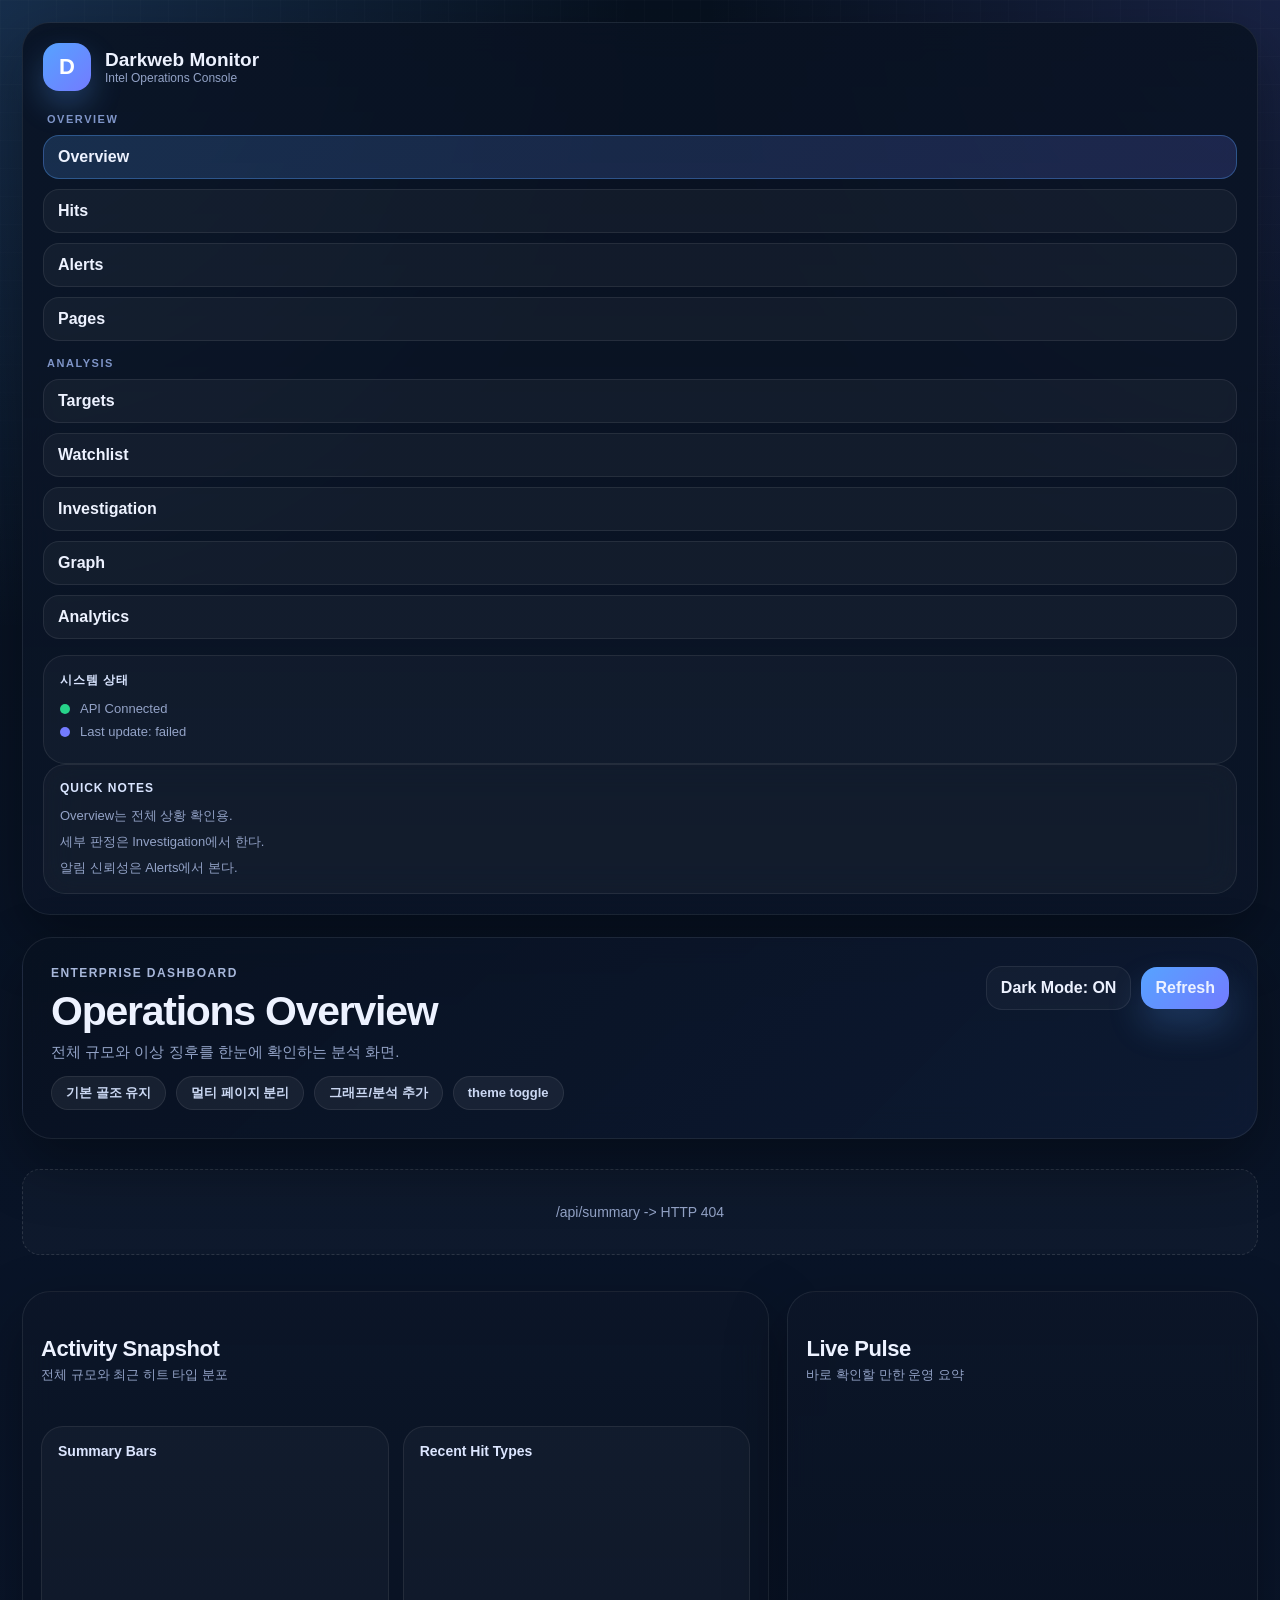
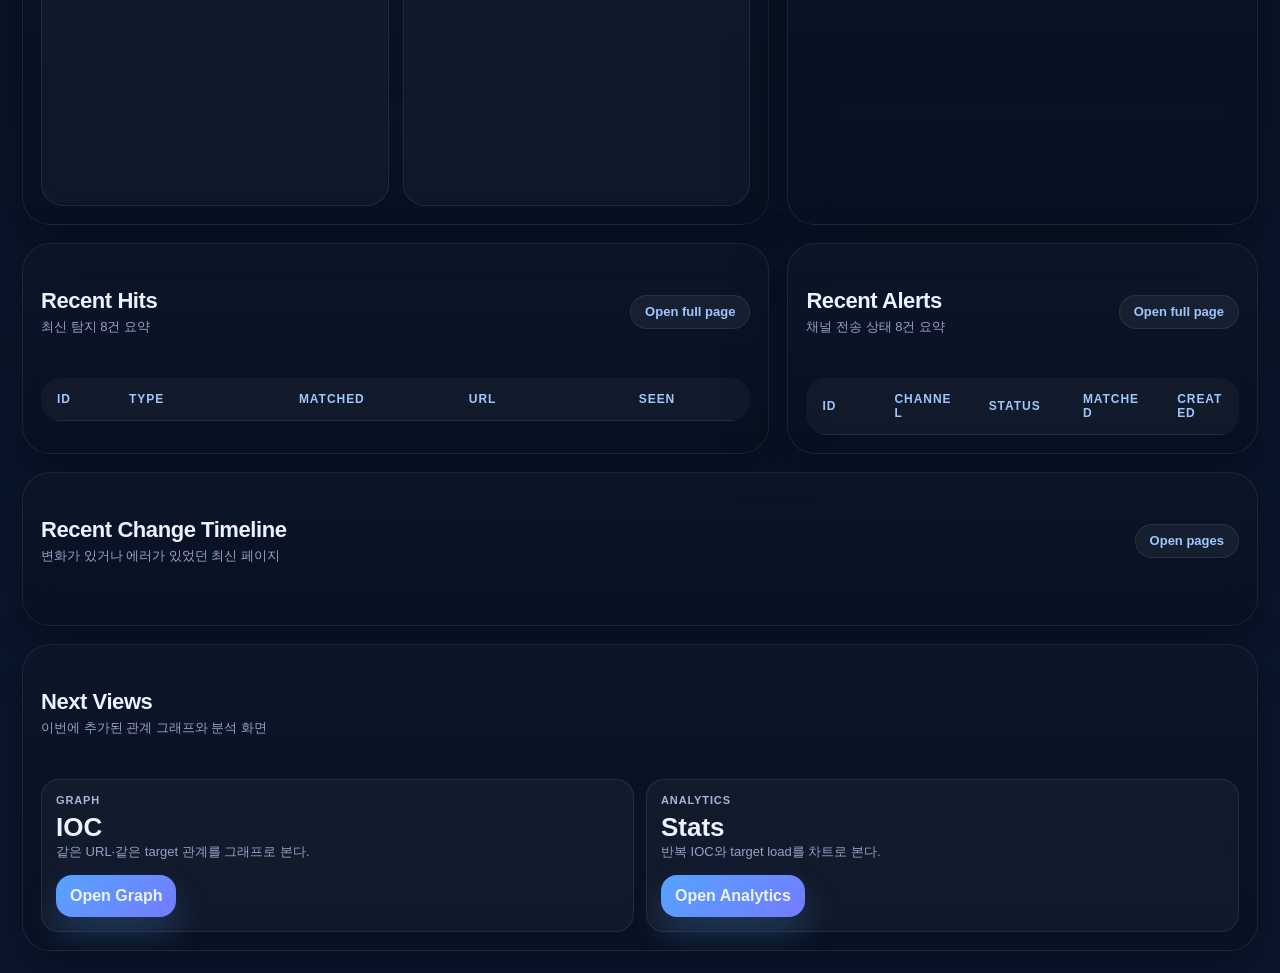
==== commit 624fb4ef: "fix: UI pages performance optimization" ====
--- a/ui/index.html
+++ b/ui/index.html
@@ -13,13 +13,13 @@
   pageKey: 'overview',
   heroEyebrow: 'Enterprise Dashboard',
   heroTitle: 'Operations Overview',
-  heroDesc: '기존 메인 대시보드를 유지하면서, 읽기 전용 분석 페이지를 분리한 전체 콘솔이다. 여기서는 전체 규모와 최신 이상 징후를 빠르게 확인한다.',
+  heroDesc: '전체 규모와 이상 징후를 한눈에 확인하는 분석 화면.',
   heroMeta: ['기본 골조 유지', '멀티 페이지 분리', '그래프/분석 추가', 'theme toggle'],
   actionHtml: '<button class="btn primary" id="heroRefreshBtn">Refresh</button>',
   sidebarExtra: `
     <div class="card-title">Quick Notes</div>
     <div class="list-tight">
-      <div class="mini-desc">Overview는 전체 상황 확인용이다.</div>
+      <div class="mini-desc">Overview는 전체 상황 확인용.</div>
       <div class="mini-desc">세부 판정은 Investigation에서 한다.</div>
       <div class="mini-desc">알림 신뢰성은 Alerts에서 본다.</div>
     </div>`,
@@ -108,34 +108,33 @@
       </div>
       <div class="timeline" id="timeline"></div>
       <div class="empty hidden" id="timelineEmpty">표시할 페이지 이벤트가 없다.</div>
-        </section>
-
-    <section class="grid-2">
-      <section class="panel">
-        <div class="panel-head">
-          <div>
-            <div class="panel-title">Next Views</div>
-            <div class="panel-sub">이번에 추가된 관계 그래프와 분석 화면</div>
-          </div>
-        </div>
-        <div class="kv-grid">
-          <div class="kv"><div class="mini-kicker">Graph</div><div class="num">IOC</div><div class="mini-desc">같은 URL·같은 target 관계를 그래프로 본다.</div><div class="detail-cta"><a class="btn primary" href="/ui/graph.html">Open Graph</a></div></div>
-          <div class="kv"><div class="mini-kicker">Analytics</div><div class="num">Stats</div><div class="mini-desc">반복 IOC와 target load를 차트로 본다.</div><div class="detail-cta"><a class="btn primary" href="/ui/analytics.html">Open Analytics</a></div></div>
-        </div>
-      </section>
-      <section class="panel">
-        <div class="panel-head">
-          <div>
-            <div class="panel-title">Operator Notes</div>
-            <div class="panel-sub">이번 버전에서 바뀐 점</div>
-          </div>
-        </div>
-        <div class="stack">
-          <div class="list-item"><div class="mini-kicker">Theme</div><div class="mini-desc">상단 토글로 Dark / Light 전환, localStorage 유지</div></div>
-          <div class="list-item"><div class="mini-kicker">Hits Flow</div><div class="mini-desc">행 클릭은 Investigation 이동, VIEW는 현재 페이지 요약</div></div>
-          <div class="list-item"><div class="mini-kicker">Priority</div><div class="mini-desc">NEW / REPEATED / MULTI / TARGET 배지로 우선순위 표시</div></div>
-        </div>
-      </section>
+    </section>
+
+    <section class="panel">
+      <div class="panel-head">
+        <div>
+          <div class="panel-title">Next Views</div>
+          <div class="panel-sub">이번에 추가된 관계 그래프와 분석 화면</div>
+        </div>
+      </div>
+      <div class="kv-grid">
+        <div class="kv">
+          <div class="mini-kicker">Graph</div>
+          <div class="num">IOC</div>
+          <div class="mini-desc">같은 URL·같은 target 관계를 그래프로 본다.</div>
+          <div class="detail-cta">
+            <a class="btn primary" href="/ui/graph.html">Open Graph</a>
+          </div>
+        </div>
+        <div class="kv">
+          <div class="mini-kicker">Analytics</div>
+          <div class="num">Stats</div>
+          <div class="mini-desc">반복 IOC와 target load를 차트로 본다.</div>
+          <div class="detail-cta">
+            <a class="btn primary" href="/ui/analytics.html">Open Analytics</a>
+          </div>
+        </div>
+      </div>
     </section>`
 });
 
@@ -158,19 +157,45 @@
   ]);
 
   const hitCounts = countBy(hits, 'watch_type');
-  drawBars('summaryChart', ['Targets','Pages','Extracted','Hits','Alerts'], [Number(summary.targets||0), Number(summary.pages||0), Number(summary.extracted||0), Number(summary.hits||0), Number(summary.alerts||0)], [
-    ['#5ad1ff', '#5679ff'], ['#6ae7ff', '#5679ff'], ['#56a3ff', '#7b6dff'], ['#5bf0bf', '#2fd187'], ['#ffbe5c', '#ff8a5b']
-  ]);
+  drawBars(
+    'summaryChart',
+    ['Targets','Pages','Extracted','Hits','Alerts'],
+    [
+      Number(summary.targets || 0),
+      Number(summary.pages || 0),
+      Number(summary.extracted || 0),
+      Number(summary.hits || 0),
+      Number(summary.alerts || 0)
+    ],
+    [
+      ['#5ad1ff', '#5679ff'],
+      ['#6ae7ff', '#5679ff'],
+      ['#56a3ff', '#7b6dff'],
+      ['#5bf0bf', '#2fd187'],
+      ['#ffbe5c', '#ff8a5b']
+    ]
+  );
+
   const labels = Object.keys(hitCounts).length ? Object.keys(hitCounts) : ['No data'];
   const values = Object.values(hitCounts).length ? Object.values(hitCounts) : [0];
-  drawBars('hitTypeChart', labels, values, [
-    ['#5ad1ff', '#5679ff'], ['#5bf0bf', '#2fd187'], ['#ffbe5c', '#ff8a5b'], ['#9d8bff', '#5f6bff'], ['#71e5ff', '#3fb4ff']
-  ]);
+  drawBars(
+    'hitTypeChart',
+    labels,
+    values,
+    [
+      ['#5ad1ff', '#5679ff'],
+      ['#5bf0bf', '#2fd187'],
+      ['#ffbe5c', '#ff8a5b'],
+      ['#9d8bff', '#5f6bff'],
+      ['#71e5ff', '#3fb4ff']
+    ]
+  );
 
   const queued = targets.filter(t => t.is_queued).length;
   const neverFetched = targets.filter(t => !t.last_fetched_at).length;
   const regexCount = watchlist.filter(w => w.is_regex).length;
   const failedAlerts = alerts.filter(a => pickStatusClass(a.status) === 'fail').length;
+
   document.getElementById('pulseList').innerHTML = `
     <div class="pulse"><div class="pulse-kicker">Queue</div><div class="pulse-value">${queued}</div><div class="pulse-desc">현재 queued 상태인 타겟 수</div></div>
     <div class="pulse"><div class="pulse-kicker">Never Fetched</div><div class="pulse-value">${neverFetched}</div><div class="pulse-desc">아직 한 번도 수집되지 않은 타겟</div></div>
@@ -198,7 +223,10 @@
     </tr>`).join('');
   document.getElementById('alertsEmpty').classList.toggle('hidden', alerts.length !== 0);
 
-  const timelineRows = pages.filter(p => p.content_changed || p.error_message || (p.status_code && Number(p.status_code) >= 400)).slice(0, 10);
+  const timelineRows = pages
+    .filter(p => p.content_changed || p.error_message || (p.status_code && Number(p.status_code) >= 400))
+    .slice(0, 10);
+
   document.getElementById('timeline').innerHTML = timelineRows.map(p => `
     <div class="timeline-item ${p.content_changed ? 'highlight' : ''}">
       <div class="timeline-top">
@@ -206,7 +234,9 @@
           <div class="mini-kicker">${escapeHtml(p.target_name || p.host || 'unknown target')}</div>
           <div><a class="link" href="/ui/pages.html#page-${escapeHtml(p.id)}">${escapeHtml(p.title || p.url || '-')}</a></div>
         </div>
-        <span class="badge ${p.error_message || (p.status_code && Number(p.status_code) >= 400) ? 'fail' : 'info'}">${p.error_message ? 'error' : (p.content_changed ? 'changed' : 'recent')}</span>
+        <span class="badge ${p.error_message || (p.status_code && Number(p.status_code) >= 400) ? 'fail' : 'info'}">
+          ${p.error_message ? 'error' : (p.content_changed ? 'changed' : 'recent')}
+        </span>
       </div>
       <div class="mini-desc">Fetched ${escapeHtml(fmtDate(p.fetched_at))} · Status ${escapeHtml(p.status_code ?? '-')} · ${p.content_changed ? 'content changed' : 'no change flag'}</div>
       <div class="evidence-links">${evidenceLinks(p)}</div>
@@ -219,4 +249,4 @@
 guardedLoad(loadOverview);
 </script>
 </body>
-</html>
+</html>
--- a/ui/assets/styles.css
+++ b/ui/assets/styles.css
@@ -83,7 +83,7 @@
 .btn.primary { border: none; background: linear-gradient(135deg, var(--blue), var(--indigo)); box-shadow: 0 18px 34px rgba(86, 163, 255, .22) }
 .btn.ghost { background: rgba(255,255,255,.03) }
 .status-card, .filter-card, .detail-card {
-  margin-top: 14px; padding: 16px; border-radius: 22px; border: 1px solid var(--line); background: rgba(255,255,255,.03)
+  margin-top: 0px; padding: 16px; border-radius: 22px; border: 1px solid var(--line); background: rgba(255,255,255,.03)
 }
 .card-title { font-size: 12px; text-transform: uppercase; letter-spacing: .08em; color: #d9e5ff; font-weight: 900; margin-bottom: 12px }
 .status-row { display: flex; align-items: center; gap: 10px; color: var(--muted); font-size: 13px; margin: 8px 0 }
@@ -243,10 +243,10 @@
 .section-card {
   border:1px solid var(--line); background: rgba(255,255,255,.03); border-radius:18px; padding:14px;
 }
-.section-title { font-size:13px; font-weight:900; letter-spacing:.04em; color:#dce6ff; margin-bottom:10px; text-transform: uppercase; }
+.section-title { font-size:13px; font-weight:900; letter-spacing:.04em; color:#0345ee; margin-bottom:10px; text-transform: uppercase; }
 .info-grid { display:grid; grid-template-columns: repeat(auto-fit, minmax(150px,1fr)); gap:10px; }
 .info-item { border:1px solid var(--line); background: rgba(255,255,255,.025); border-radius:14px; padding:12px; }
-.info-label { font-size:11px; text-transform:uppercase; letter-spacing:.08em; color:#9bb1de; font-weight:900; margin-bottom:4px; }
+.info-label { font-size:11px; text-transform:uppercase; letter-spacing:.08em; color:#0747c7; font-weight:900; margin-bottom:4px; }
 .info-value { font-size:13px; color:var(--text); word-break:break-word; overflow-wrap:anywhere; }
 .preview-box {
   border:1px solid var(--line); background: rgba(255,255,255,.02); border-radius:16px; min-height:180px; overflow:hidden;
@@ -300,9 +300,9 @@
 }
 .table-tight .mini-btn:hover, .mini-btn:hover { background: rgba(255,255,255,.08); }
 .badge-row, .flag-row { display: flex; flex-wrap: wrap; gap: 6px; margin-top: 8px; }
-.badge.flag-new { background: rgba(86,163,255,.14); color: #a3cbff; border-color: rgba(86,163,255,.28); }
-.badge.flag-repeat { background: rgba(255,190,92,.14); color: #ffd595; border-color: rgba(255,190,92,.28); }
-.badge.flag-multi { background: rgba(115,123,255,.14); color: #c7cbff; border-color: rgba(115,123,255,.28); }
+.badge.flag-new { background: rgba(86,163,255,.14); color: #5d7594; border-color: rgba(86,163,255,.28); }
+.badge.flag-repeat { background: rgba(255,190,92,.14); color: #9c825b; border-color: rgba(255,190,92,.28); }
+.badge.flag-multi { background: rgba(115,123,255,.14); color: #73769c; border-color: rgba(115,123,255,.28); }
 .badge.flag-fail { background: rgba(255,109,122,.14); color: #ffb0b8; border-color: rgba(255,109,122,.28); }
 .badge.flag-target { background: rgba(39,211,138,.14); color: #8ef0c1; border-color: rgba(39,211,138,.28); }
 .badge.flag-selected { background: rgba(255,255,255,.08); color: #eef3ff; border-color: rgba(255,255,255,.15); }
@@ -1058,3 +1058,165 @@
   fill: #0f172a !important;
   stroke: none !important;
 }
+/* Investigation Feed 전체 높이 균형 맞추기 */
+.panel {
+  display: flex;
+  flex-direction: column;
+}
+
+/* 상단 영역 키우기 */
+.panel-head {
+  min-height: 100px; /* ← 여기 조절 (핵심) */
+  display: flex;
+  align-items: center;
+  justify-content: space-between;
+}
+
+/* summary 영역도 동일 비율로 확장 */
+#summaryBox {
+  display: flex;
+  flex-direction: column;
+  gap: 16px;
+  padding-top: 12px;
+}
+.mini-desc {
+  display: -webkit-box;
+  -webkit-line-clamp: 2;
+  -webkit-box-orient: vertical;
+  overflow: hidden;
+}
+
+.timeline-top {
+  display: flex;
+  justify-content: space-between;
+  align-items: center;
+  gap: 8px;
+}
+
+.timeline-top .pill {
+  flex-shrink: 0;
+}
+.chart-box {
+  width: 100%;
+  height: 320px;   /* ← 이거 중요 */
+}
+/* select 기본 */
+.control {
+  color: #000000; /* 라이트모드 기본 */
+  background-color: #fff;
+}
+
+/* 다크모드 대응 */
+[data-theme="dark"] .control {
+  color: #fff;
+  background-color: #1e1e1e;
+}
+
+/* 핵심: 드롭다운 옵션 색 강제 */
+.control option {
+  color: #14012c;
+  background-color: #fff;
+}
+
+/* 다크모드 option 강제 */
+[data-theme="dark"] .control option {
+  color: #fff;
+  background-color: #1e1e1e;
+}
+.pagination .control {
+  background: rgba(148, 163, 184, 0.15); /* pill 느낌 */
+  color: #cbd5f5;
+  border-radius: 999px;
+  border: none;
+  padding: 8px 14px;
+  transition: all 0.2s ease;
+}
+
+.pagination .control:hover {
+  background: rgba(148, 163, 184, 0.25);
+}
+
+.pagination .control:disabled {
+  opacity: 0.4;
+}
+/* ===== UI 통일 (pagination / pill / control) ===== */
+
+:root {
+  --ui-height: 34px;
+  --ui-font: 13px;
+  --ui-radius: 999px;
+  --ui-padding-x: 14px;
+}
+
+/* 버튼 + pill 공통 */
+.control,
+.pill {
+  height: var(--ui-height);
+  font-size: var(--ui-font);
+  border-radius: var(--ui-radius);
+  padding: 0 var(--ui-padding-x);
+  display: inline-flex;
+  align-items: center;
+  justify-content: center;
+  line-height: 1;
+}
+
+/* Prev / Next 버튼 */
+.pagination .control {
+  background: rgba(148, 163, 184, 0.15);
+  color: #cbd5f5;
+  border: none;
+  transition: all 0.2s ease;
+}
+
+.pagination .control:hover {
+  background: rgba(148, 163, 184, 0.25);
+}
+
+.pagination .control:disabled {
+  opacity: 0.4;
+  cursor: not-allowed;
+}
+
+/* Page pill */
+.pagination .pill {
+  background: rgba(59, 130, 246, 0.18);
+  color: #93c5fd;
+  font-weight: 500;
+}
+
+/* total pill (약하게) */
+#targetCountPill {
+  opacity: 0.7;
+}
+
+/* select (rows) */
+.pagination select.control {
+  appearance: none;
+  background: rgba(148, 163, 184, 0.15);
+  color: #cbd5f5;
+  border: none;
+  padding-right: 28px;
+}
+
+/* hover */
+.pagination select.control:hover {
+  background: rgba(148, 163, 184, 0.25);
+}
+/* ===== row(10 rows) 색 강제 분리 ===== */
+
+/* 라이트모드 */
+html:not(.dark) select.control {
+  color: #111827 !important;
+  background-color: #ffffff !important;
+  opacity: 1 !important;
+  -webkit-text-fill-color: #111827 !important;
+}
+
+/* 다크모드 */
+html.dark select.control {
+  color: #3e4347 !important;
+  background-color: #1e293b !important;
+  opacity: 1 !important;
+  -webkit-text-fill-color: #f1f5f9 !important;
+}
